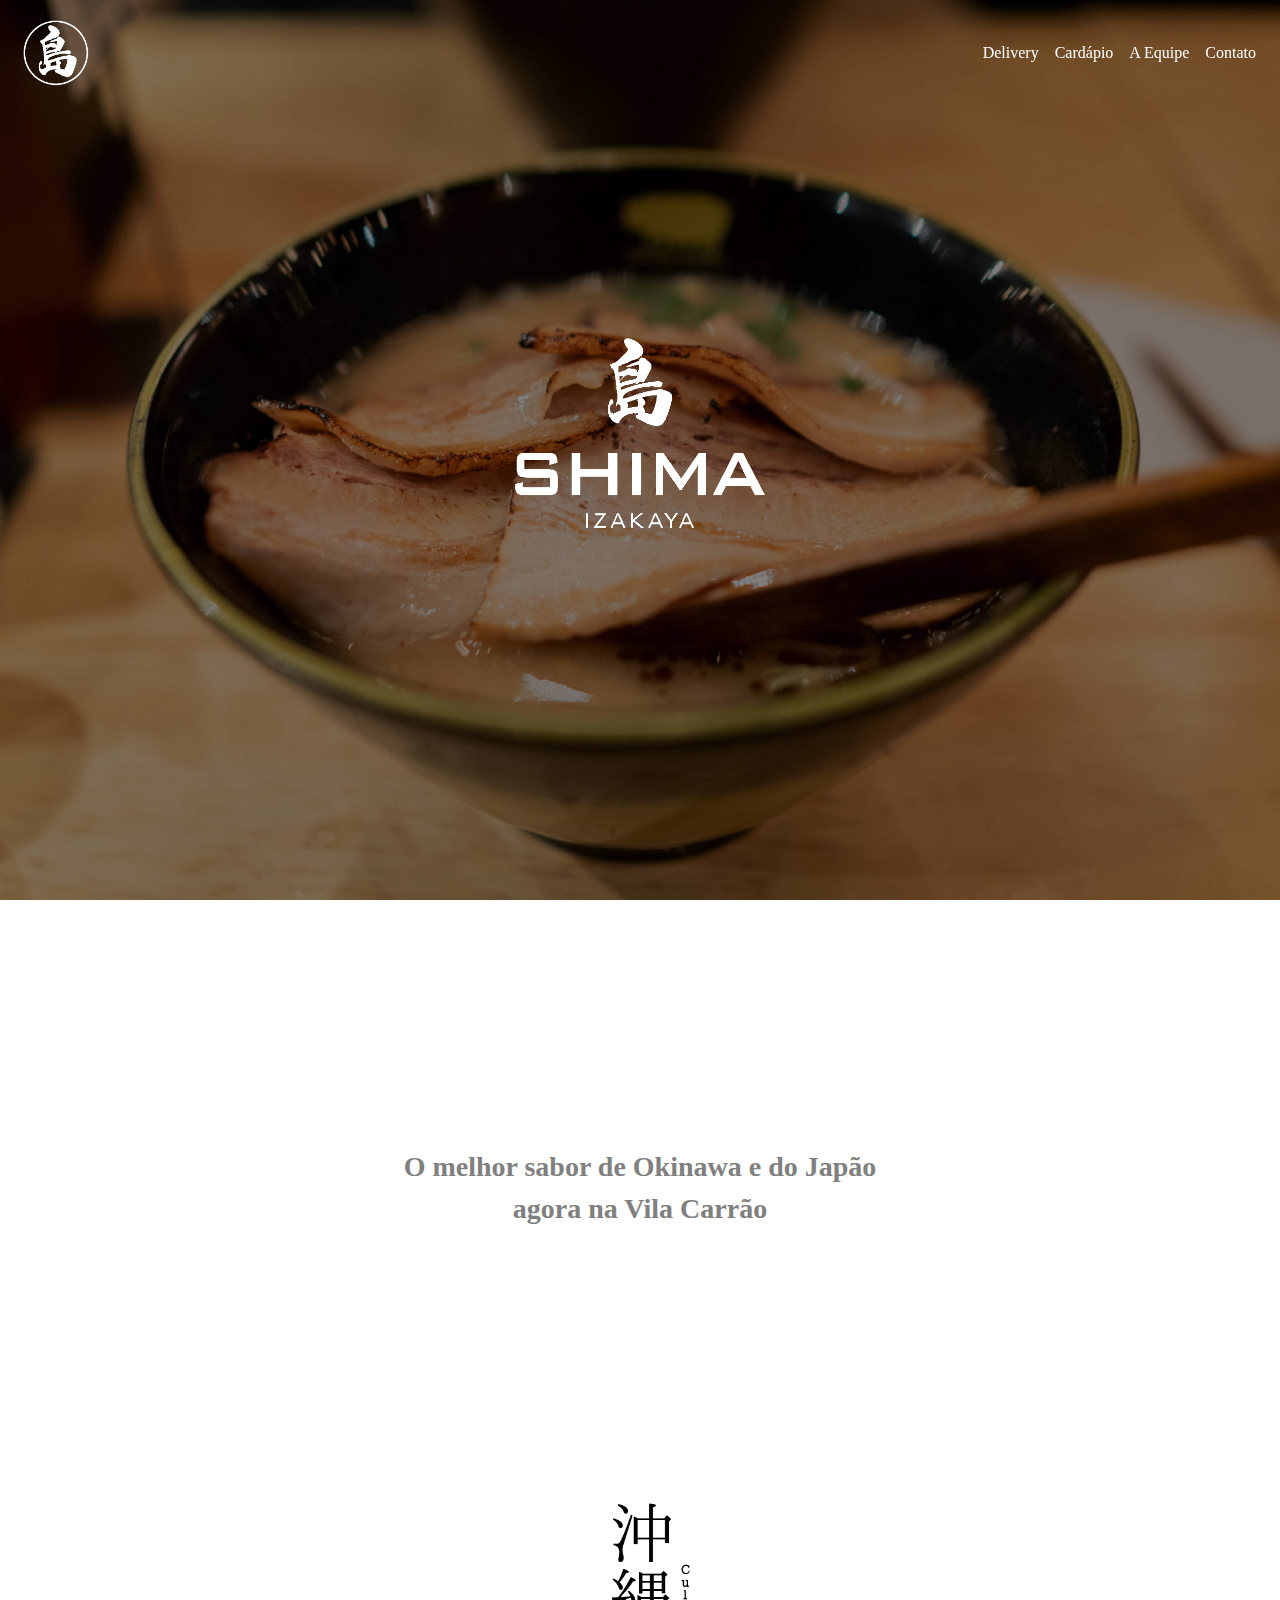
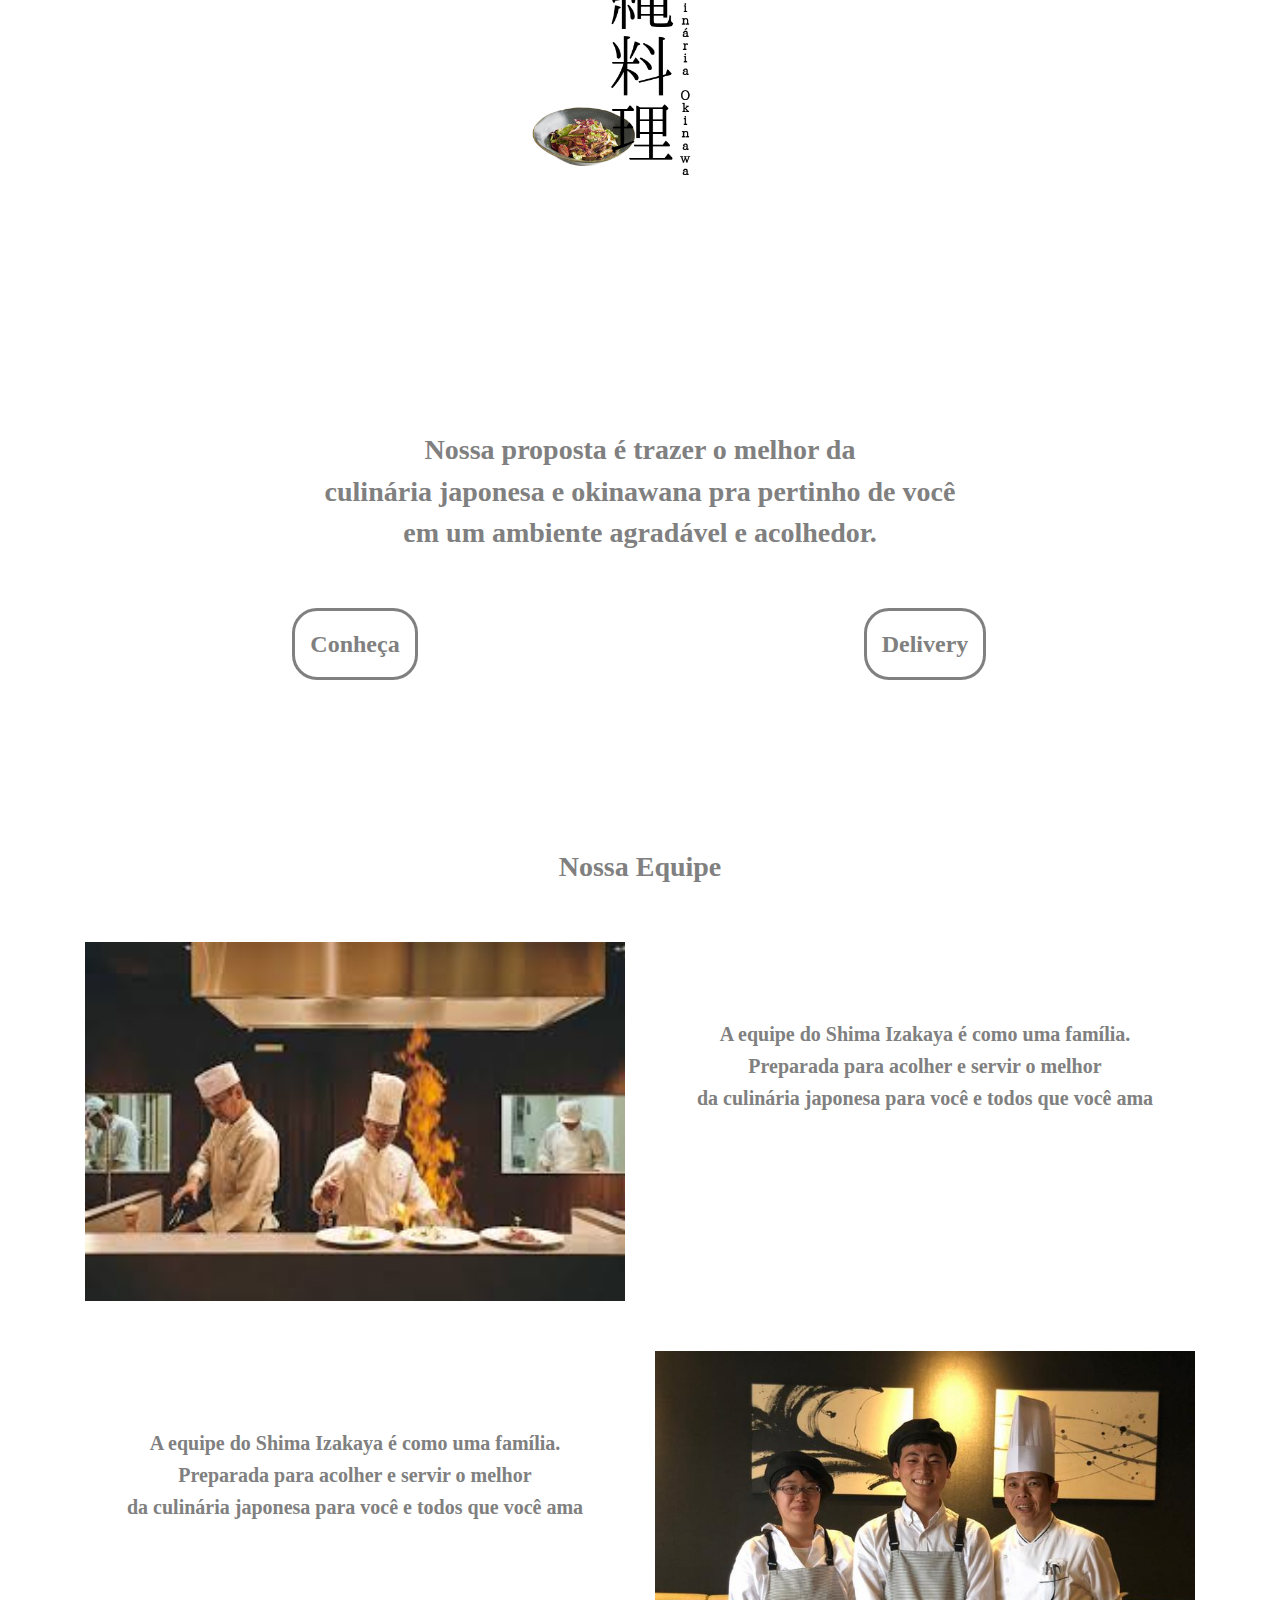
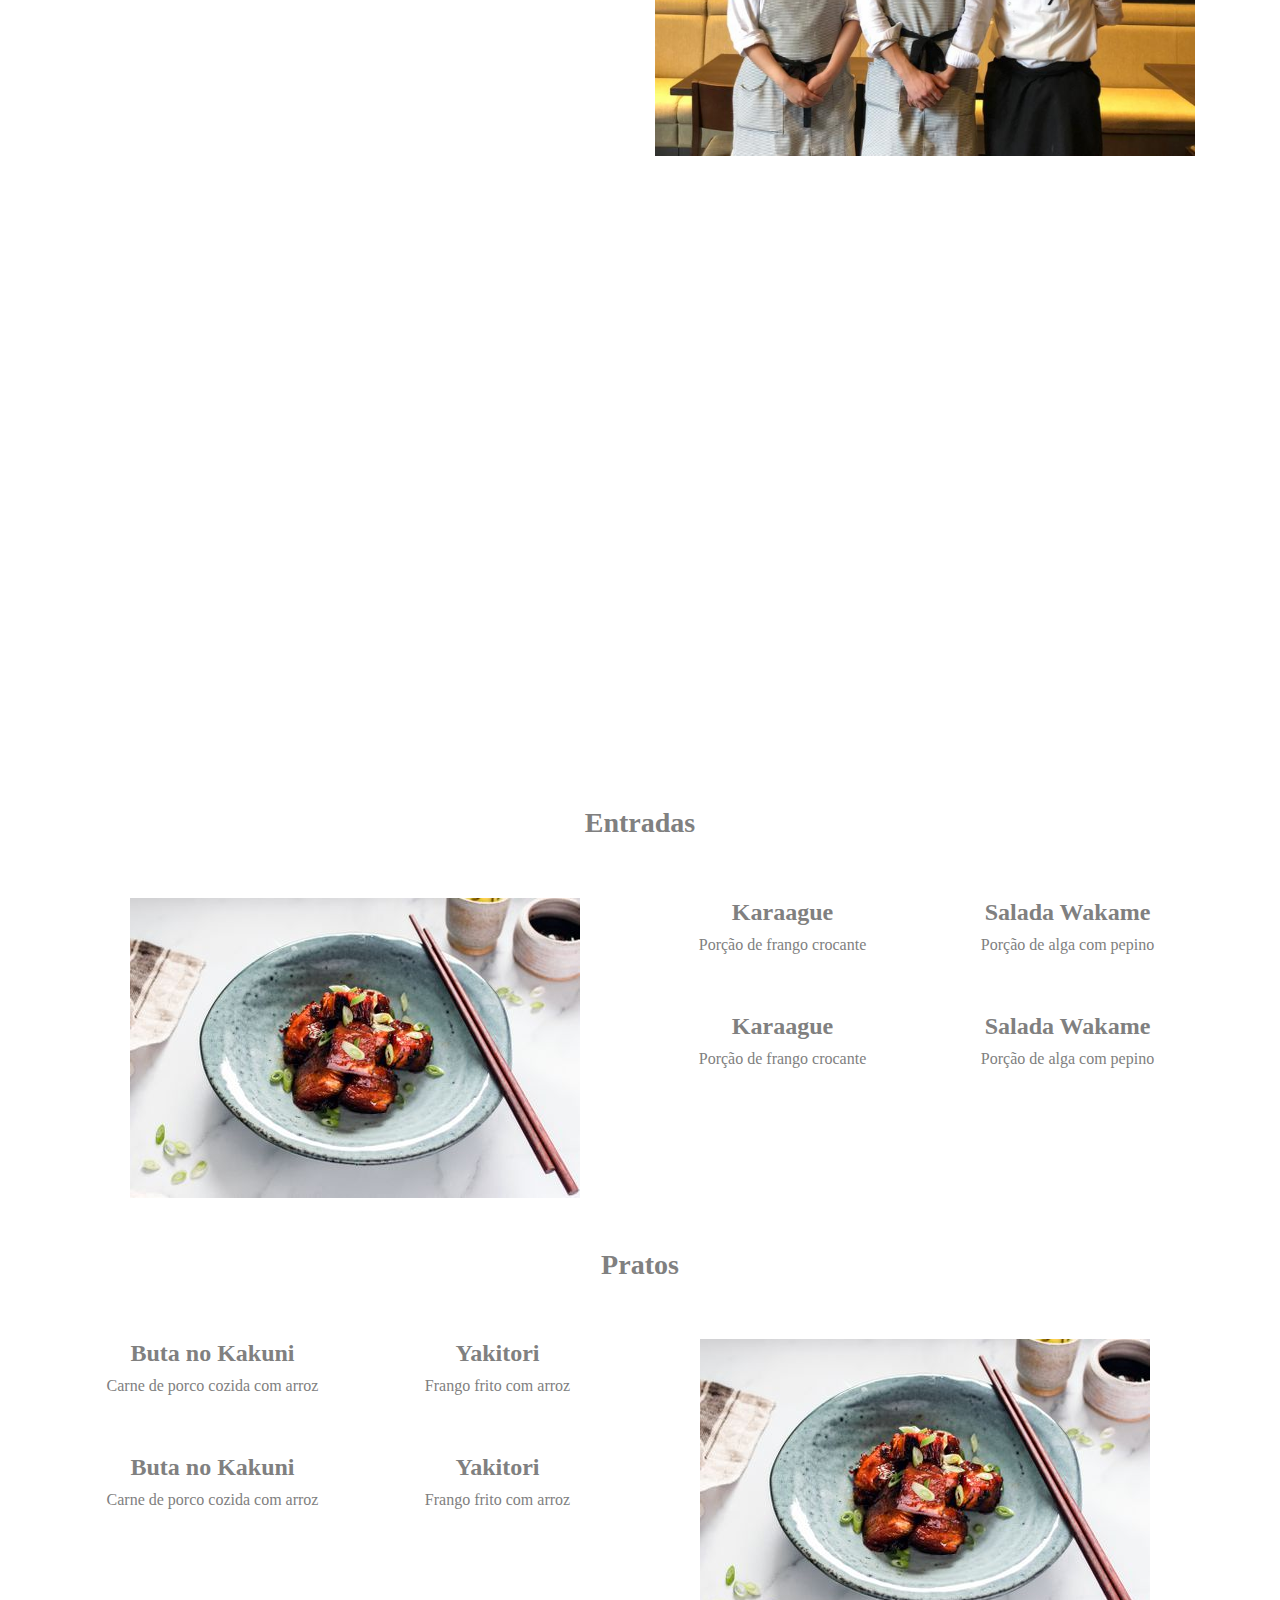
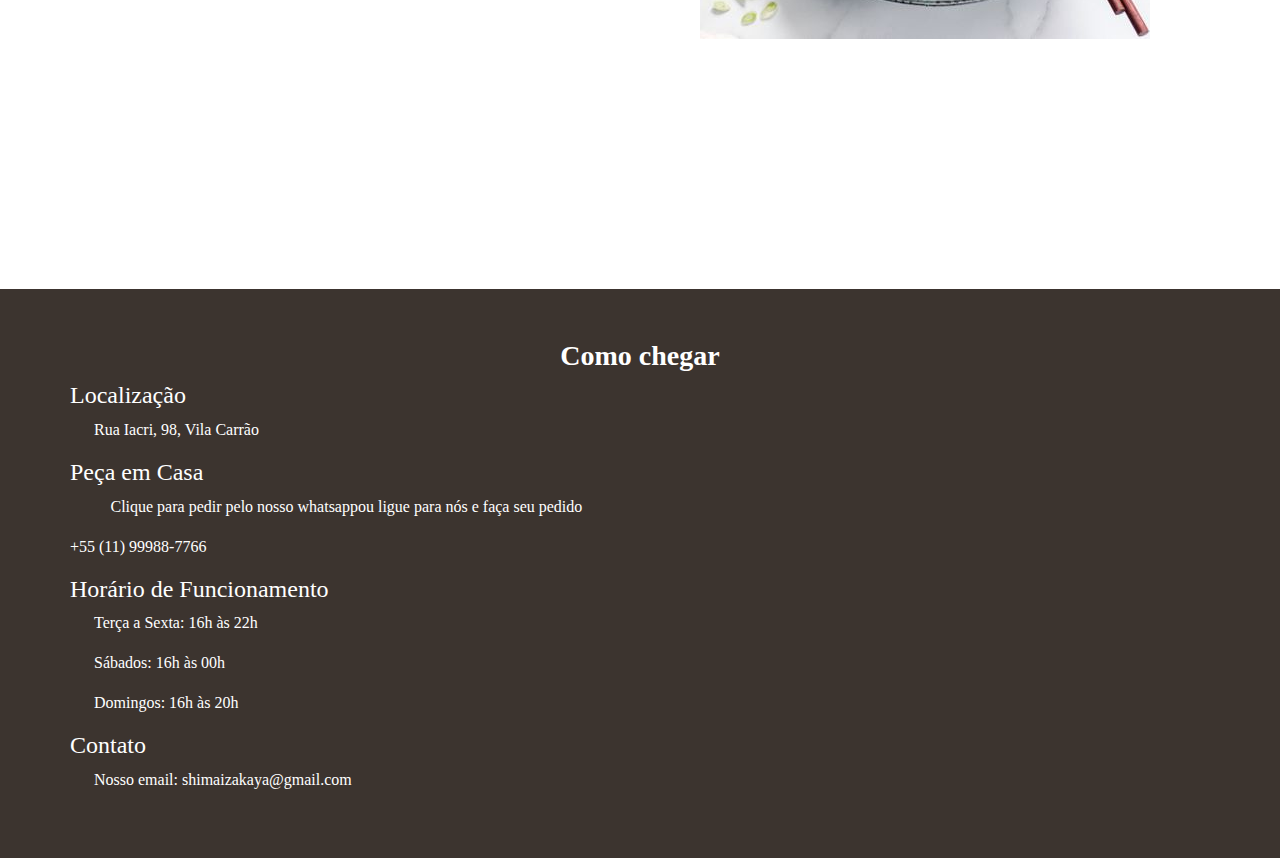
==== index.html @ 0a6d6f04 "tags for sharing" ====
<!DOCTYPE html>
<html>
  <head>
    <meta name="viewport" content="width=device-width, initial-scale=1, shrink-to-fit=no">
    <meta charset="UTF-8">
    <meta property="og:url"         content="https://shimaizakaya.herokuapp.com/index.html" />
    <meta property="og:type"        content="website" />
    <meta property="og:title"       content="Shima Izakaya" />
    <meta property="og:description" content="O melhor da culinária japonesa e okinawa agora pertinho de você" />
    <meta property="og:image"       content="https://shimaizakaya.herokuapp.com/assets/images/logo.jpeg" />
    <title>Shima Izakaya</title>
    <link rel="stylesheet" href="https://stackpath.bootstrapcdn.com/bootstrap/4.3.1/css/bootstrap.min.css" integrity="sha384-ggOyR0iXCbMQv3Xipma34MD+dH/1fQ784/j6cY/iJTQUOhcWr7x9JvoRxT2MZw1T" crossorigin="anonymous">
    <link rel="stylesheet" href="/assets/css/font-awesome.css">
    <link rel="stylesheet" href="/assets/css/style.css">
    <link rel="stylesheet" href="/assets/css/index.css">
  </head>
  <body>
    <!--Navbar-->
    <nav class="navbar navbar-expand-lg fixed-top navbar-dark" style="background-color: transparent;">
      <a class="navbar-brand" href="/">
        <img id="logoTransparent" src="/assets/images/logo_minimalist_white.png" style="max-width: 80px;">
        <img id="logoWhite" src="/assets/images/logo_minimalist_black.png" style="display: none; max-width: 80px;">
      </a>
      <button class="navbar-toggler" type="button" data-toggle="collapse" data-target="#navbarSupportedContent" aria-controls="navbarSupportedContent" aria-expanded="false" aria-label="Toggle navigation">
      <span class="navbar-toggler-icon"></span>
      </button>
      <div class="collapse navbar-collapse" id="navbarSupportedContent">
        <ul class="navbar-nav ml-auto">
          <li class="nav-item">
            <a class="nav-link nav-link-top-menu delivery-button" style="color: white; cursor: pointer;">Delivery</a>
          </li>
          <li class="nav-item">
            <a class="nav-link nav-link-top-menu menu-button" style="color: white; cursor: pointer">Cardápio</a>
          </li>
          <li class="nav-item">
            <a class="nav-link nav-link-top-menu staff-button" style="color: white; cursor: pointer">A Equipe</a>
          </li>
          <li class="nav-item">
            <a class="nav-link nav-link-top-menu contact-button" style="color: white; cursor: pointer">Contato</a>
          </li>
        </ul>
      </div>
    </nav>
    <section class="hero hero-index">
      <div>
        <img src="assets/images/white_logo.png" style="height: auto; width: 300px;">
      </div>
    </section>
    <section style="margin-top: 250px; margin-bottom: 250px;">
      <div class="container">
        <div class="row">
          <div class="col">
            <h3 style="text-align: center; color: grey; font-weight: bolder;">O melhor sabor de Okinawa e do Japão</h3>
            <h3 style="text-align: center; color: grey; font-weight: bolder;"> agora na Vila Carrão</h3>
          </div>
        </div>
      </div>
    </section>
    <section style="margin-bottom: 250px;">
      <div class="container">
        <div class="row">
          <div class="col-12 text-center">
            <img src="/assets/images/okinawa_cusine_3.png" class="img-responsive" style="height: auto; width: 100%; max-width: 300px;">
          </div>
        </div>
      </div>
    </section>
    <section style="margin-bottom: 150px;">
      <div class="container">
        <div class="row" style="margin-bottom: 50px;">
          <div class="col-12 text-center">
            <h3 style="text-align: center; color: grey; font-weight: bolder;">Nossa proposta é trazer o melhor da</h3>
            <h3 style="text-align: center; color: grey; font-weight: bolder;">culinária japonesa e okinawana pra pertinho de você</h3>
            <h3 style="text-align: center; color: grey; font-weight: bolder;">em um ambiente agradável e acolhedor.</h3>
          </div>
        </div>
        <div class="row">
          <div class="col-12 col-sm-6 text-center" style="margin-bottom: 20px;">
            <button class="hook-button contact-button" href="">Conheça</button>
          </div>
          <div class="col-12 col-sm-6 text-center" style="margin-bottom: 20px;">
            <button class="hook-button delivery-button">Delivery</button>
          </div>
        </div>
      </div>
    </section>

    <section id="staffSection" style="margin-bottom: 250px;">
      <div class="container" style="margin-top: 100px; margin-bottom: 100px;">
        <div class="row text-center" style="margin-bottom: 50px;">
          <div class="col-12 text-center">
            <h3 style="text-align: center; color: grey; font-weight: bolder;">Nossa Equipe</h3>
          </div>
        </div>
        <div class="row text-center" style="margin-bottom: 50px;">
          <div class="col-12 col-sm-6 text-center">
            <img src="/assets/images/staff1.jpeg" class="img-responsive" style="width: 100%;">
          </div>
          <div class="col-12 col-sm-6 text-center">
            <h5 style="text-align: center; color: grey; font-weight: bolder; padding-top: 80px;">A equipe do Shima Izakaya é como uma família.</h5>
            <h5 style="text-align: center; color: grey; font-weight: bolder;">Preparada para acolher e servir o melhor</h5>
            <h5 style="text-align: center; color: grey; font-weight: bolder;">da culinária japonesa para você e todos que você ama</h5>
          </div>
        </div>
        <div class="row text-center" style="margin-bottom: 50px;">
          <div class="col-12 col-sm-6 text-center">
            <h5 style="text-align: center; color: grey; font-weight: bolder; padding-top: 80px;">A equipe do Shima Izakaya é como uma família.</h5>
            <h5 style="text-align: center; color: grey; font-weight: bolder;">Preparada para acolher e servir o melhor</h5>
            <h5 style="text-align: center; color: grey; font-weight: bolder;">da culinária japonesa para você e todos que você ama</h5>
          </div>
          <div class="col-12 col-sm-6 text-center">
            <img src="/assets/images/staff2.jpg" class="img-responsive" style="width: 100%;">
          </div>
        </div>
      </div>
    </section>

    <section id="menuSection" style="margin-bottom: 250px;">
      <div class="hero-food-menu text-center" style="width: 100vw; height: auto; min-height: 300px;">
        <h2 class="" style="color: white; justify-content: center; text-align: center; font-weight: bolder;">Cardápio</h2>
      </div>
      <div class="container" style="margin-top: 100px; margin-bottom: 100px;">
        <div class="row text-center" style="margin-bottom: 50px;">
          <div class="col-12 text-center">
            <h3 style="text-align: center; color: grey; font-weight: bolder;">Entradas</h3>
          </div>
        </div>
        <div class="row text-center" style="margin-bottom: 50px;">
          <div class="col-lg-6 d-none d-lg-block text-center">
            <img src="/assets/images/kakuni.jpg" class="img-responsive" style="height: 300px; width: auto; max-height: 300px;">
          </div>
          <div class="col-12 col-sm-12 col-md-12 col-lg-6 text-center">
            <div class="row" style="margin-bottom: 50px;">
              <div class="col-6">
                <h4 style="text-align: center; color: grey; font-weight: bolder;">Karaague</h4>
                <h6 style="text-align: center; color: grey;">Porção de frango crocante</h6>
              </div>
              <div class="col-6">
                <h4 style="text-align: center; color: grey; font-weight: bolder;">Salada Wakame</h4>
                <h6 style="text-align: center; color: grey;">Porção de alga com pepino</h6>
              </div>
            </div>
            <div class="row" style="margin-bottom: 50px;">
              <div class="col-6">
                <h4 style="text-align: center; color: grey; font-weight: bolder;">Karaague</h4>
                <h6 style="text-align: center; color: grey;">Porção de frango crocante</h6>
              </div>
              <div class="col-6">
                <h4 style="text-align: center; color: grey; font-weight: bolder;">Salada Wakame</h4>
                <h6 style="text-align: center; color: grey;">Porção de alga com pepino</h6>
              </div>
            </div>
          </div>
        </div>
        <div class="row text-center" style="margin-bottom: 50px;">
          <div class="col-12 text-center">
            <h3 style="text-align: center; color: grey; font-weight: bolder;">Pratos</h3>
          </div>
        </div>
        <div class="row text-center" style="margin-bottom: 50px;">
          <div class="col-12 col-sm-12 col-md-12 col-lg-6 text-center">
            <div class="row" style="margin-bottom: 50px;">
              <div class="col-6">
                <h4 style="text-align: center; color: grey; font-weight: bolder;">Buta no Kakuni</h4>
                <h6 style="text-align: center; color: grey;">Carne de porco cozida com arroz</h6>
              </div>
              <div class="col-6">
                <h4 style="text-align: center; color: grey; font-weight: bolder;">Yakitori</h4>
                <h6 style="text-align: center; color: grey;">Frango frito com arroz</h6>
              </div>
            </div>
            <div class="row" style="margin-bottom: 50px;">
              <div class="col-6">
                <h4 style="text-align: center; color: grey; font-weight: bolder;">Buta no Kakuni</h4>
                <h6 style="text-align: center; color: grey;">Carne de porco cozida com arroz</h6>
              </div>
              <div class="col-6">
                <h4 style="text-align: center; color: grey; font-weight: bolder;">Yakitori</h4>
                <h6 style="text-align: center; color: grey;">Frango frito com arroz</h6>
              </div>
            </div>
          </div>
          <div class="col-lg-6 d-none d-lg-block text-center">
            <img src="/assets/images/kakuni.jpg" class="img-responsive" style="height: 300px; width: auto; max-height: 300px;">
          </div>
        </div>
      </div>
    </section>
    <section id="contactSection" style="padding: 50px 50px 50px 50px; background-color: #3c342f;">
      <h3 style="text-align: center; color: white; font-weight: bolder;">Como chegar</h3>
      <div class="container">
        <div class="row">
          <div class="col-12 col-sm-12 col-md-6">
            <div class="row">
              <h4 style="text-align: center; color: white;">Localização</h4>
            </div>
            <div class="row">
              <p class="d-none d-sm-block">&nbsp;&nbsp;&nbsp;&nbsp;&nbsp;&nbsp;</p>
              <p style="color: white;">Rua Iacri, 98, Vila Carrão</p>
            </div>
            <div class="row">
              <h4 style="color: white;">Peça em Casa</h4>
            </div>
            <div class="row">
              <p class="d-none d-sm-block">&nbsp;&nbsp;&nbsp;&nbsp;&nbsp;&nbsp;</p>
              <p class="delivery-button" style="color: white; cursor: pointer;"><i class="fa fa-whatsapp" aria-hidden="true"></i>&nbsp;Clique para pedir pelo nosso whatsapp</p>
              <p style="color: white;">ou ligue para nós e faça seu pedido</p>
              <p style="color: white;">+55 (11) 99988-7766</p>
            </div>
            <div class="row">
              <h4 style="color: white;">Horário de Funcionamento</h4>
            </div>
            <div class="row">
              <p class="d-none d-sm-block">&nbsp;&nbsp;&nbsp;&nbsp;&nbsp;&nbsp;</p>
              <p style="color: white;">Terça a Sexta: 16h às 22h</p>
            </div>
            <div class="row">
              <p class="d-none d-sm-block">&nbsp;&nbsp;&nbsp;&nbsp;&nbsp;&nbsp;</p>
              <p style="color: white;">Sábados: 16h às 00h</p>
            </div>
            <div class="row">
              <p class="d-none d-sm-block">&nbsp;&nbsp;&nbsp;&nbsp;&nbsp;&nbsp;</p>
              <p style="color: white;">Domingos: 16h às 20h</p>
            </div>
            <div class="row">
              <h4 style="color: white;">Contato</h4>
            </div>
            <div class="row">
              <p class="d-none d-sm-block">&nbsp;&nbsp;&nbsp;&nbsp;&nbsp;&nbsp;</p>
              <p style="color: white;">Nosso email: shimaizakaya@gmail.com</p>
            </div>
          </div>
          <div class="col-12 col-sm-12 col-md-6">
            <iframe src="https://www.google.com/maps/embed?pb=!1m18!1m12!1m3!1d3657.446622953234!2d-46.53248978531063!3d-23.55239776714578!2m3!1f0!2f0!3f0!3m2!1i1024!2i768!4f13.1!3m3!1m2!1s0x94ce5de22c5bd5c9%3A0x579cf44ee57195e3!2sR.%20Iacri%2C%2063%20-%20Vila%20Carrao%2C%20S%C3%A3o%20Paulo%20-%20SP%2C%2003430-020!5e0!3m2!1spt-BR!2sbr!4v1608751906599!5m2!1spt-BR!2sbr" width="100%" height="100%" frameborder="0" style="border:0;" allowfullscreen="" aria-hidden="false" tabindex="0"></iframe>
          </div>
        </div>
      </div>
    </section>
  </body>
  <script
    src="https://code.jquery.com/jquery-3.5.1.min.js"
    integrity="sha256-9/aliU8dGd2tb6OSsuzixeV4y/faTqgFtohetphbbj0="
    crossorigin="anonymous"></script>
  <script src="https://cdnjs.cloudflare.com/ajax/libs/popper.js/1.14.7/umd/popper.min.js" integrity="sha384-UO2eT0CpHqdSJQ6hJty5KVphtPhzWj9WO1clHTMGa3JDZwrnQq4sF86dIHNDz0W1" crossorigin="anonymous"></script>
  <script src="https://stackpath.bootstrapcdn.com/bootstrap/4.3.1/js/bootstrap.min.js" integrity="sha384-JjSmVgyd0p3pXB1rRibZUAYoIIy6OrQ6VrjIEaFf/nJGzIxFDsf4x0xIM+B07jRM" crossorigin="anonymous"></script>
  <script src="/assets/js/menu.js"></script>
  <script src="/assets/js/index.js"></script>
</html>
---- assets/css/style.css ----
@font-face {
  font-family: "bankgothic-medium";
  src: url(/assets/fonts/bankgothic_medium.ttf);
}
/* * {
font-family: "Name of your font";
}*/

body {
  margin: 0;
  font-family: "bankgothic medium"
}

.hero {
  width: auto;
  height: 100vh;
  display: flex;
  justify-content: center;
  align-items: center;
  text-align: center;
  color: #fff;
  background: no-repeat center center fixed; 
  -webkit-background-size: cover;
  -moz-background-size: cover;
  -o-background-size: cover;
  background-size: cover;
}

.hero h1 {
  font-size: 5em;
  margin-top: 0;
  margin-bottom: .5em
}

.hero .btn {
  display: block;
  width: 200px;
  padding: 1em;
  margin-top: 50px;
  margin-left: auto;
  margin-right: auto;
  color: #fff;
  text-decoration: none;
  font-size: 1.5em;
  border: 3px solid #fff;
  border-radius: 20px;
  background-color: rgba(147, 112, 219, .8)
}
---- assets/css/index.css ----
.hero-index {
  background-image: linear-gradient(rgba(0, 0, 0, 0.5), rgba(0, 0, 0, 0.5)), url('/assets/images/hero_index_2_1.jpg');
  /*<span>Photo by <a href="https://unsplash.com/@thecreativv?utm_source=unsplash&amp;utm_medium=referral&amp;utm_content=creditCopyText">The Creativv</a> on <a href="https://unsplash.com/s/photos/japanese-food?utm_source=unsplash&amp;utm_medium=referral&amp;utm_content=creditCopyText">Unsplash</a></span>*/
}

.hero-food-menu {
  justify-content: center;
  align-items: center;
  text-align: center;
  display: flex;
  background: no-repeat center center fixed; 
  -webkit-background-size: cover;
  -moz-background-size: cover;
  -o-background-size: cover;
  background-size: cover;
  background-image: linear-gradient(rgba(0, 0, 0, 0.5), rgba(0, 0, 0, 0.5)), url('/assets/images/hero_index_2_1.jpg');
}

.hook-button {
  border: solid;
  font-family: "bankgothic medium";
  color: grey;
  font-weight: bolder;
  font-size: large;
  border-radius: 25px;
  border-width: medium;
  border-color: grey;
  background: transparent;
  font-size: x-large;
  padding: 15px 15px 15px 15px;
  cursor: pointer;
}
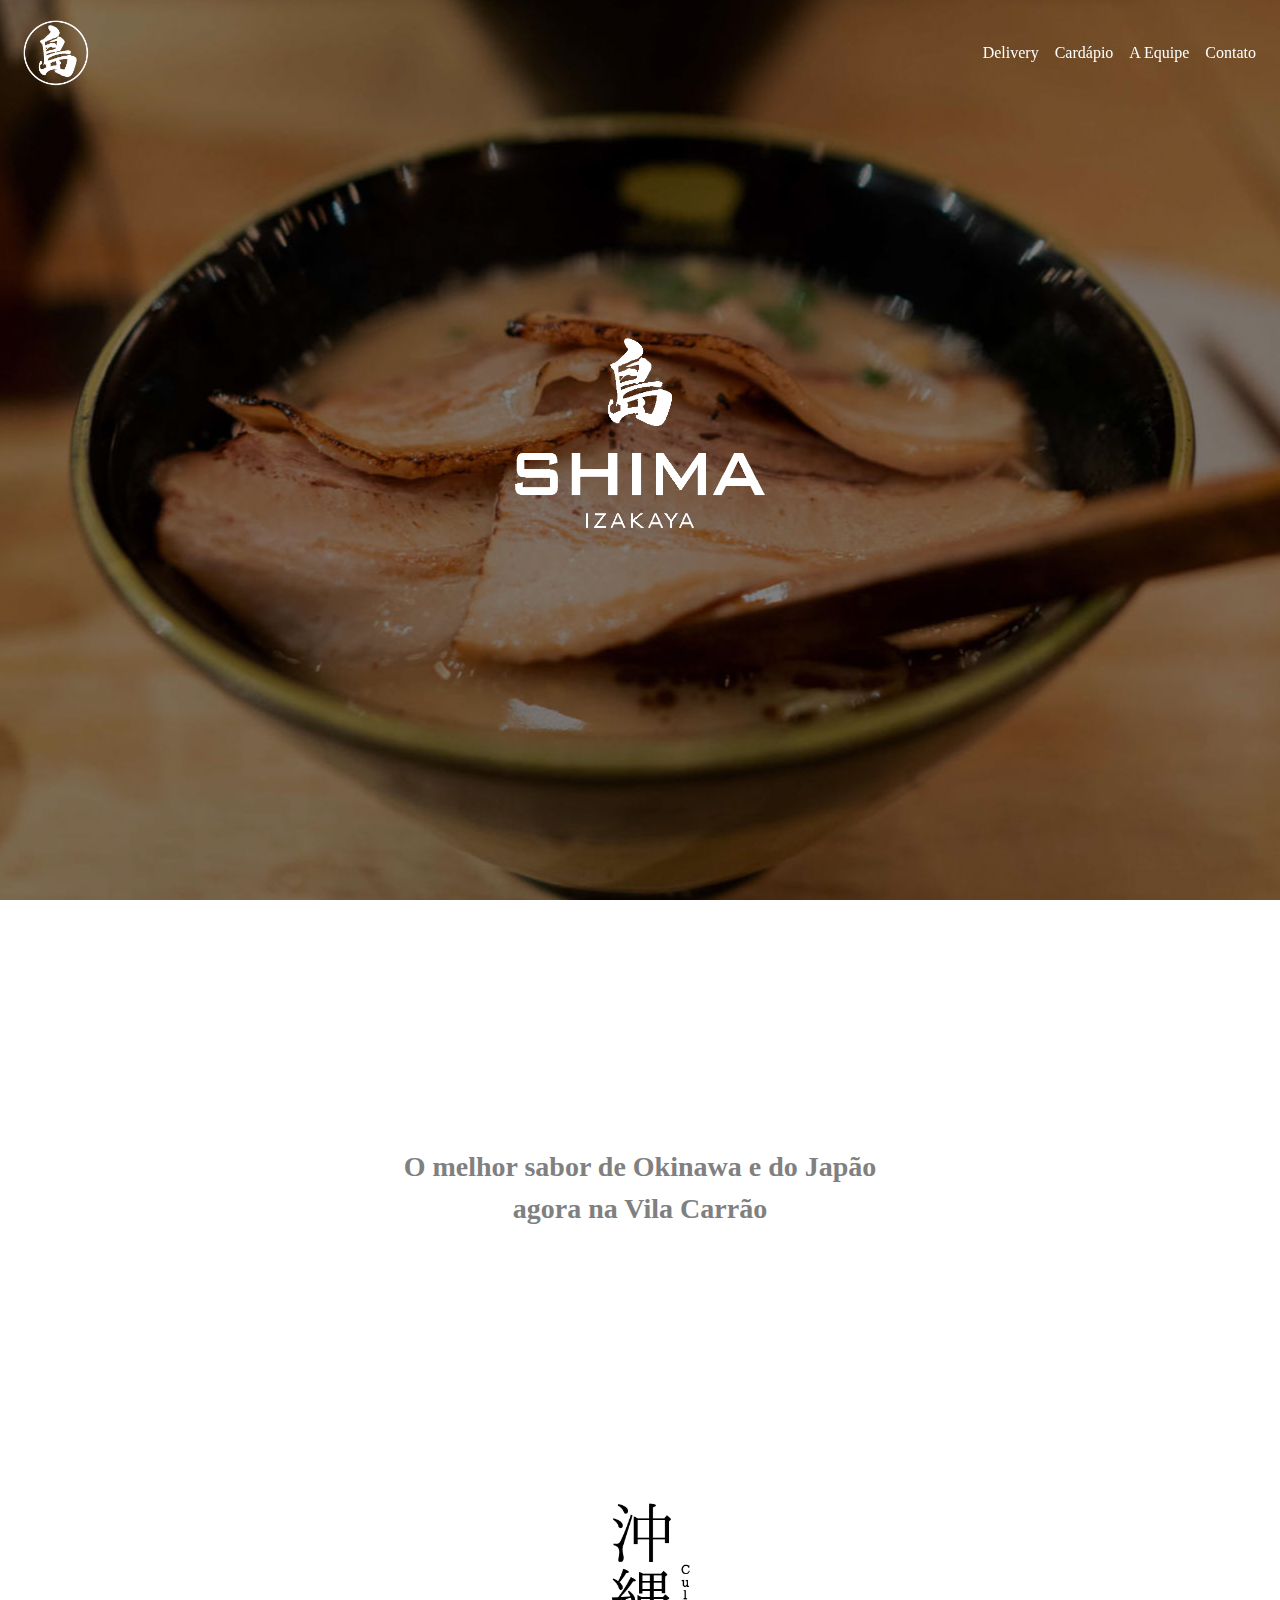
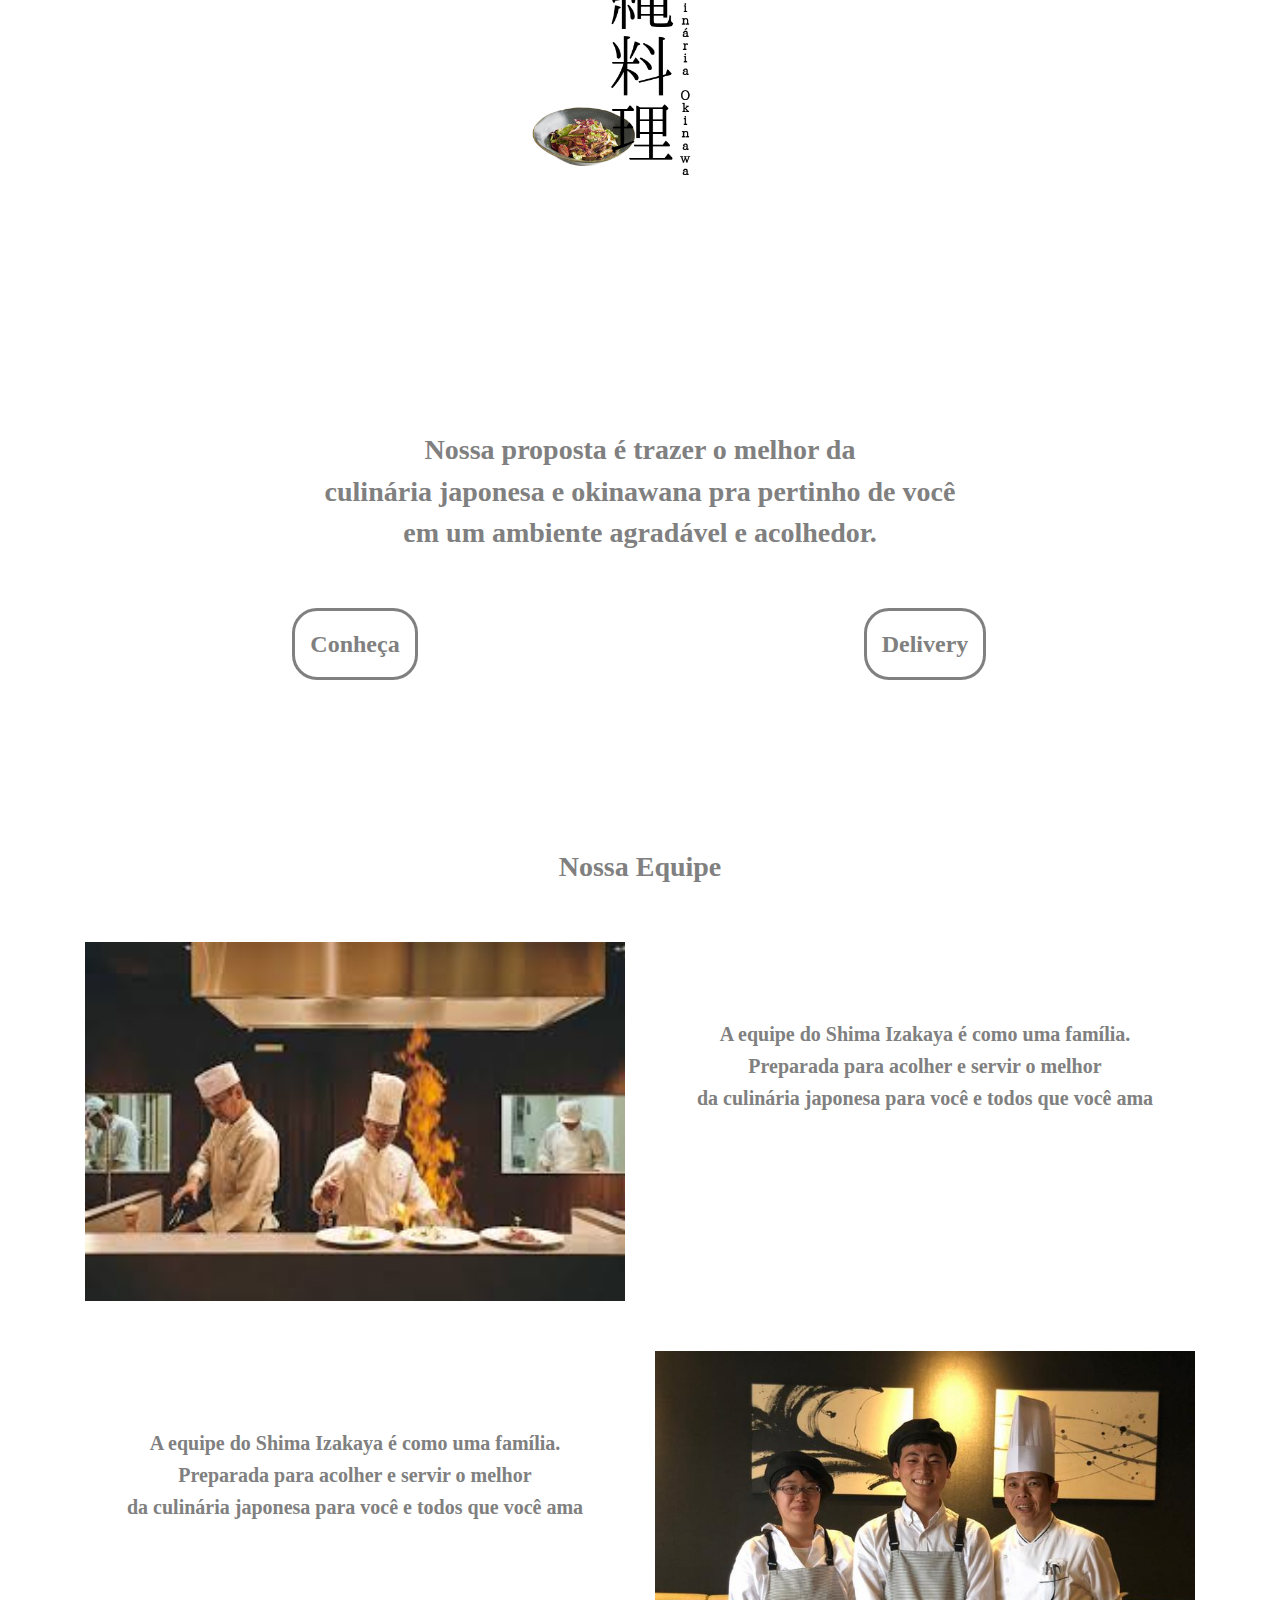
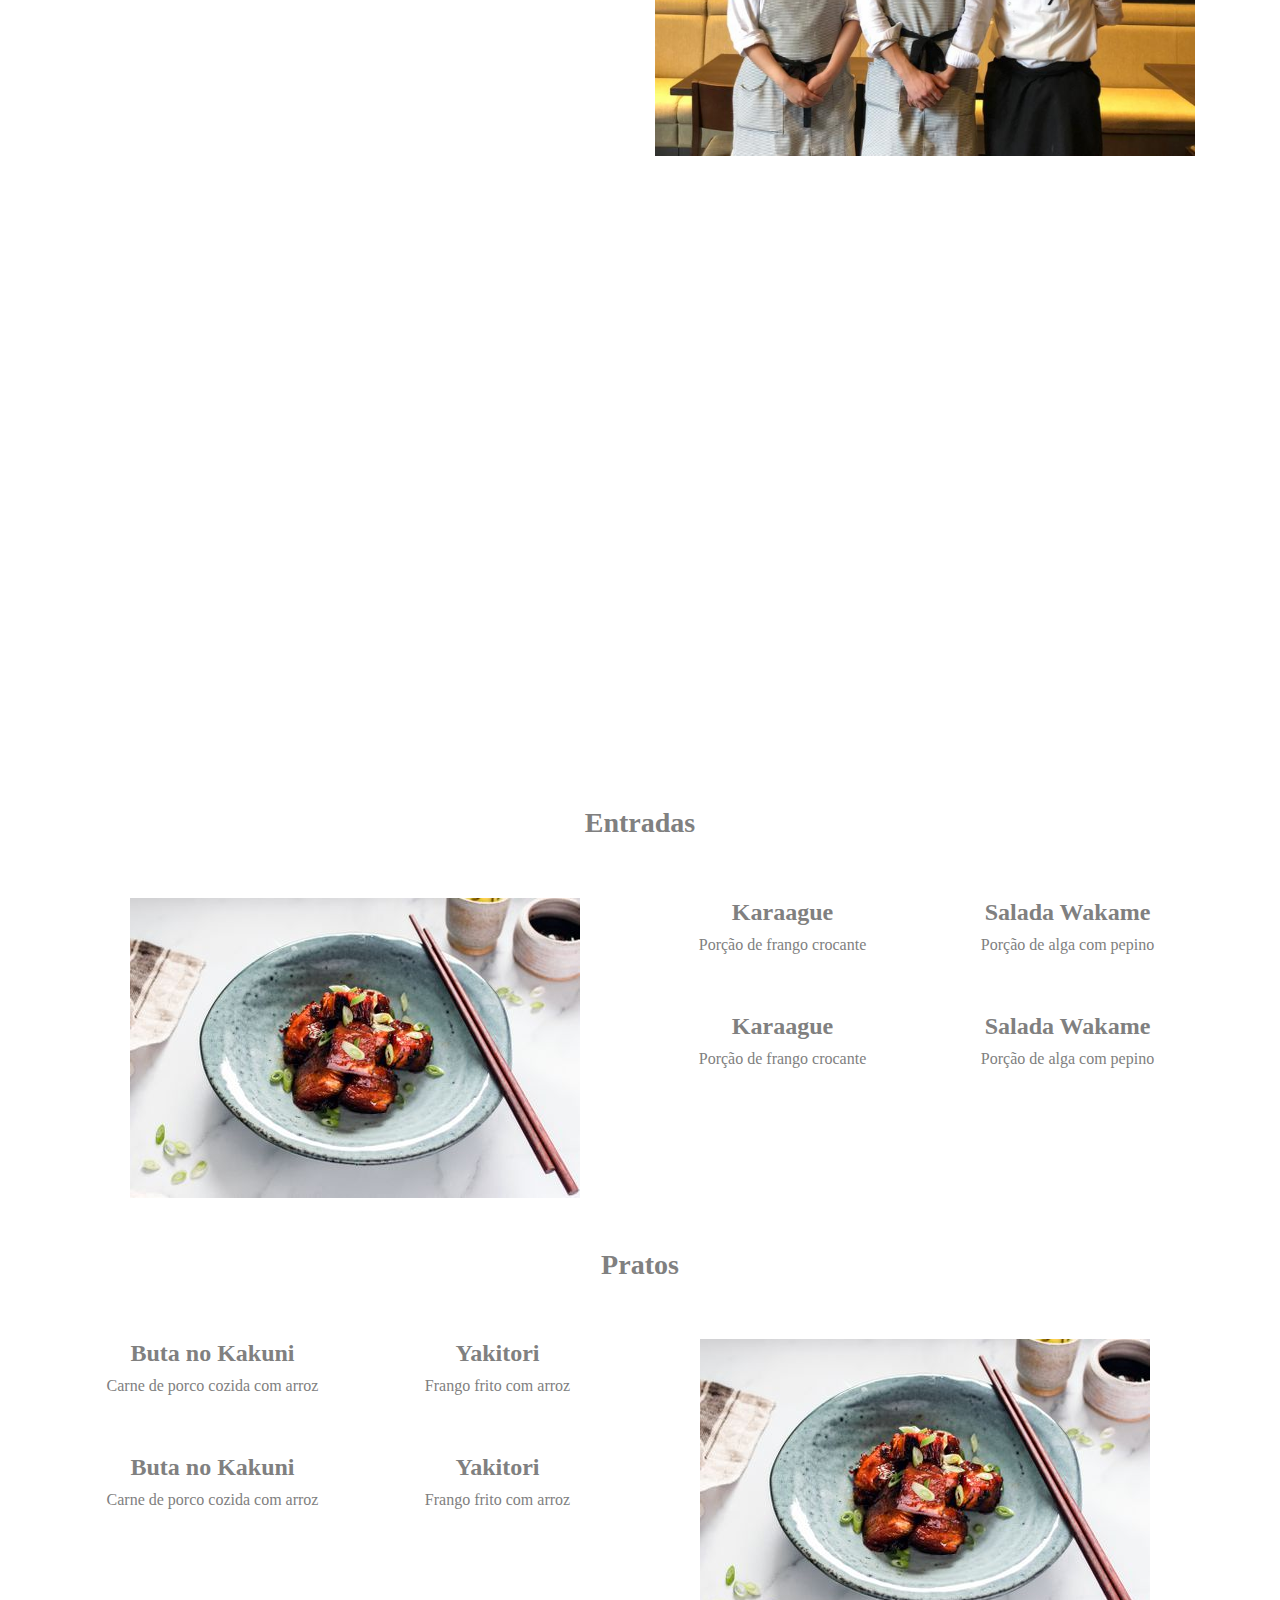
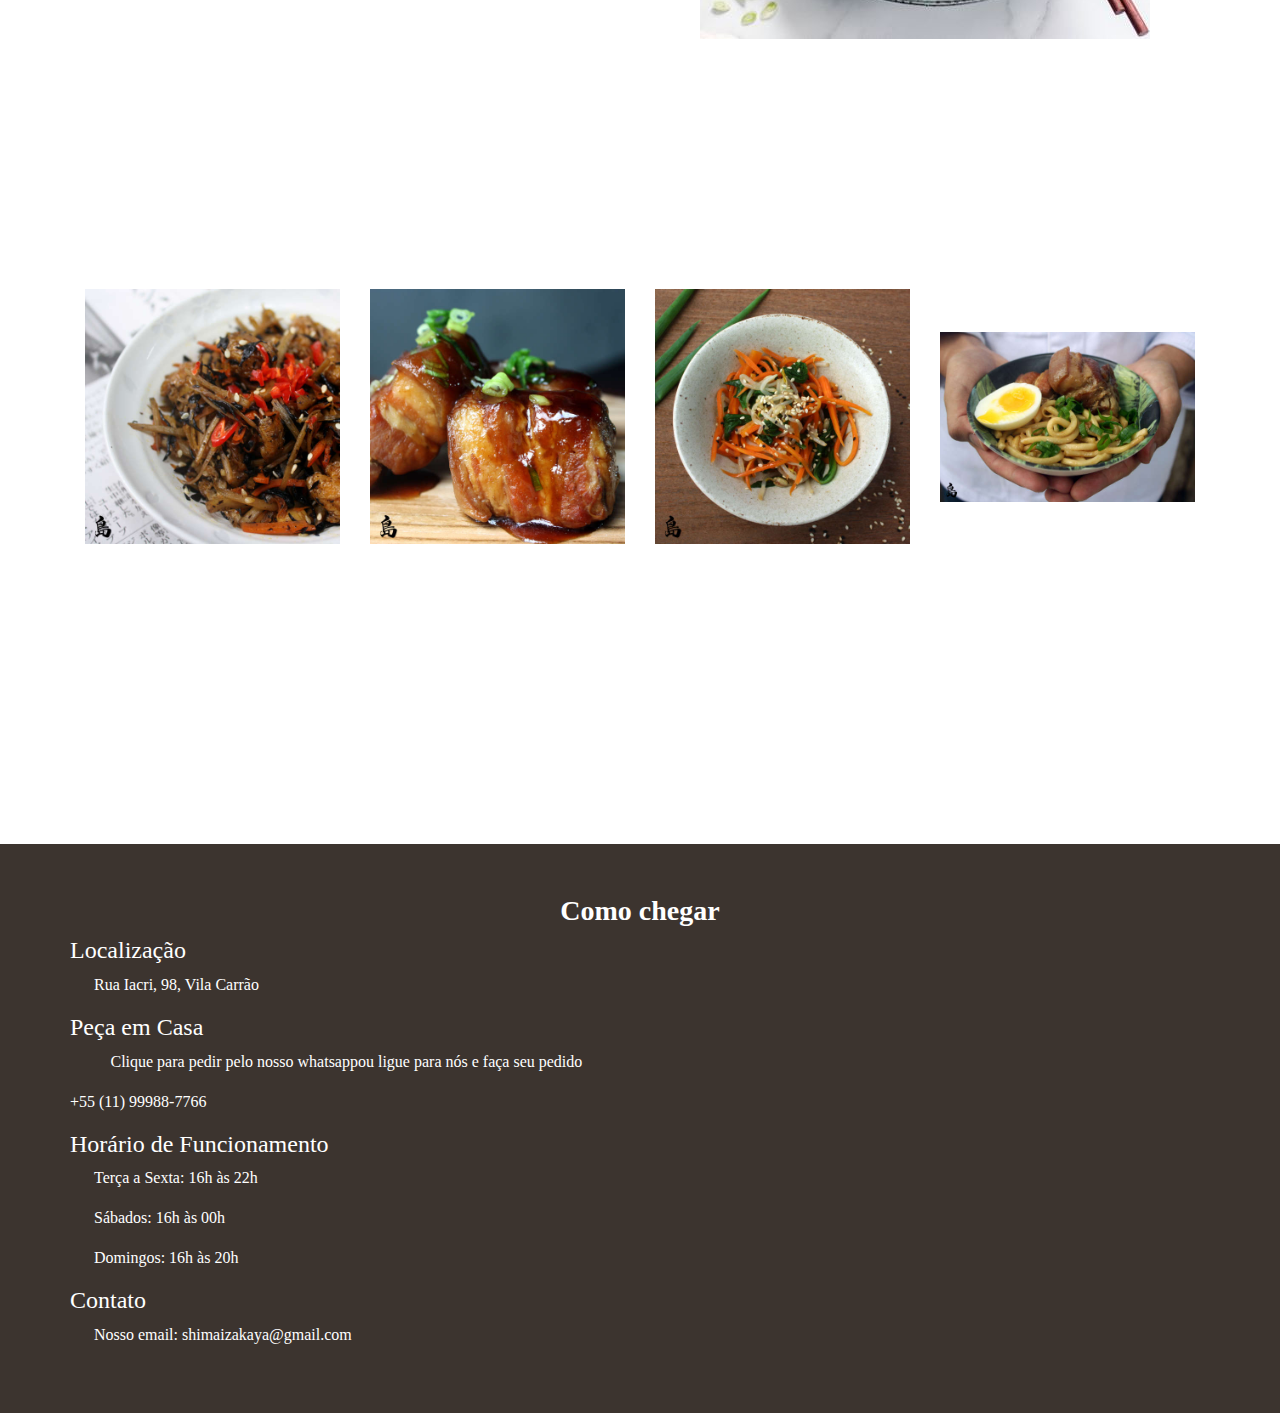
==== commit 5f24edad: "picture gallery and popup" ====
--- a/index.html
+++ b/index.html
@@ -10,6 +10,7 @@
     <meta property="og:image"       content="https://shimaizakaya.herokuapp.com/assets/images/logo.jpeg" />
     <title>Shima Izakaya</title>
     <link rel="stylesheet" href="https://stackpath.bootstrapcdn.com/bootstrap/4.3.1/css/bootstrap.min.css" integrity="sha384-ggOyR0iXCbMQv3Xipma34MD+dH/1fQ784/j6cY/iJTQUOhcWr7x9JvoRxT2MZw1T" crossorigin="anonymous">
+    <link rel="stylesheet" href="/assets/css/magnific-popup.css">
     <link rel="stylesheet" href="/assets/css/font-awesome.css">
     <link rel="stylesheet" href="/assets/css/style.css">
     <link rel="stylesheet" href="/assets/css/index.css">
@@ -186,6 +187,34 @@
         </div>
       </div>
     </section>
+
+    <section id="gallerySection" style="margin-bottom: 250px;">
+      <div class="container">
+        <div class="row text-center">
+          <div class="col-12 col-sm-3 text-center my-auto">
+            <a href="/assets/images/plate1.jpg">
+              <img class="img-responsive" style="width: 100%; height: auto; margin-bottom: 50px;" src="/assets/images/plate1.jpg">
+            </a>
+          </div>
+          <div class="col-12 col-sm-3 text-center my-auto">
+            <a href="/assets/images/plate2.jpg">
+              <img class="img-responsive" style="width: 100%; height: auto; margin-bottom: 50px;" src="/assets/images/plate2.jpg">
+            </a>
+          </div>
+          <div class="col-12 col-sm-3 text-center my-auto">
+            <a href="/assets/images/plate3.jpg">
+              <img class="img-responsive" style="width: 100%; height: auto; margin-bottom: 50px;" src="/assets/images/plate3.jpg">
+            </a>
+          </div>
+          <div class="col-12 col-sm-3 text-center my-auto">
+            <a href="/assets/images/plate4.jpg">
+              <img class="img-responsive" style="width: 100%; height: auto; margin-bottom: 50px;" src="/assets/images/plate4.jpg">
+            </a>
+          </div>
+        </div>
+      </div>
+    </section>
+
     <section id="contactSection" style="padding: 50px 50px 50px 50px; background-color: #3c342f;">
       <h3 style="text-align: center; color: white; font-weight: bolder;">Como chegar</h3>
       <div class="container">
@@ -243,6 +272,7 @@
     crossorigin="anonymous"></script>
   <script src="https://cdnjs.cloudflare.com/ajax/libs/popper.js/1.14.7/umd/popper.min.js" integrity="sha384-UO2eT0CpHqdSJQ6hJty5KVphtPhzWj9WO1clHTMGa3JDZwrnQq4sF86dIHNDz0W1" crossorigin="anonymous"></script>
   <script src="https://stackpath.bootstrapcdn.com/bootstrap/4.3.1/js/bootstrap.min.js" integrity="sha384-JjSmVgyd0p3pXB1rRibZUAYoIIy6OrQ6VrjIEaFf/nJGzIxFDsf4x0xIM+B07jRM" crossorigin="anonymous"></script>
+  <script src="/assets/js/jquery.magnific-popup.js"></script>
   <script src="/assets/js/menu.js"></script>
   <script src="/assets/js/index.js"></script>
 </html>
--- a/assets/css/style.css
+++ b/assets/css/style.css
@@ -19,11 +19,7 @@
   align-items: center;
   text-align: center;
   color: #fff;
-  background: no-repeat center center fixed; 
-  -webkit-background-size: cover;
-  -moz-background-size: cover;
-  -o-background-size: cover;
-  background-size: cover;
+  background: no-repeat center center;
 }
 
 .hero h1 {
--- a/assets/css/index.css
+++ b/assets/css/index.css
@@ -1,5 +1,5 @@
 .hero-index {
-  background-image: linear-gradient(rgba(0, 0, 0, 0.5), rgba(0, 0, 0, 0.5)), url('/assets/images/hero_index_2_1.jpg');
+  background-image: linear-gradient(rgba(0, 0, 0, 0.5), rgba(0, 0, 0, 0.5)), url('/assets/images/hero_index_2_1_1_1.jpg');
   /*<span>Photo by <a href="https://unsplash.com/@thecreativv?utm_source=unsplash&amp;utm_medium=referral&amp;utm_content=creditCopyText">The Creativv</a> on <a href="https://unsplash.com/s/photos/japanese-food?utm_source=unsplash&amp;utm_medium=referral&amp;utm_content=creditCopyText">Unsplash</a></span>*/
 }
 
@@ -13,7 +13,7 @@
   -moz-background-size: cover;
   -o-background-size: cover;
   background-size: cover;
-  background-image: linear-gradient(rgba(0, 0, 0, 0.5), rgba(0, 0, 0, 0.5)), url('/assets/images/hero_index_2_1.jpg');
+  background-image: linear-gradient(rgba(0, 0, 0, 0.5), rgba(0, 0, 0, 0.5)), url('/assets/images/hero_index_2_1_1_1.jpg');
 }
 
 .hook-button {
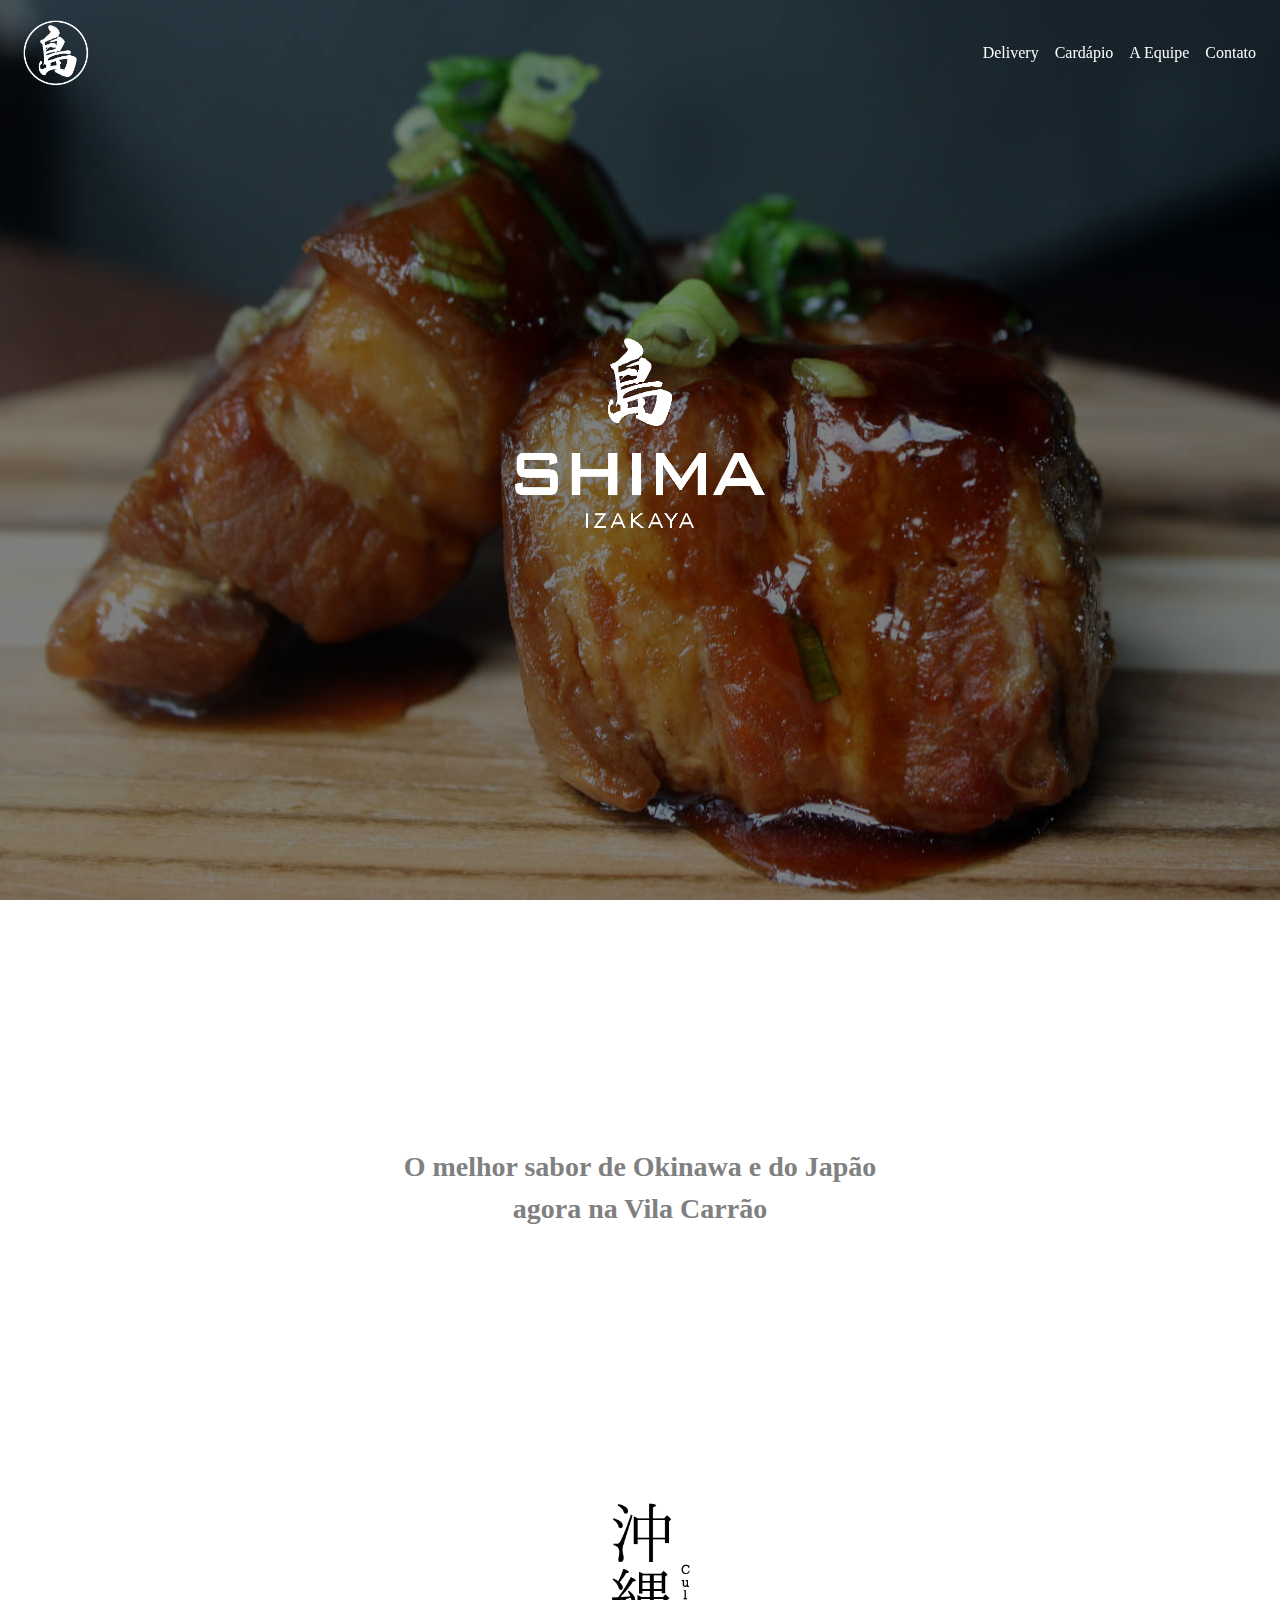
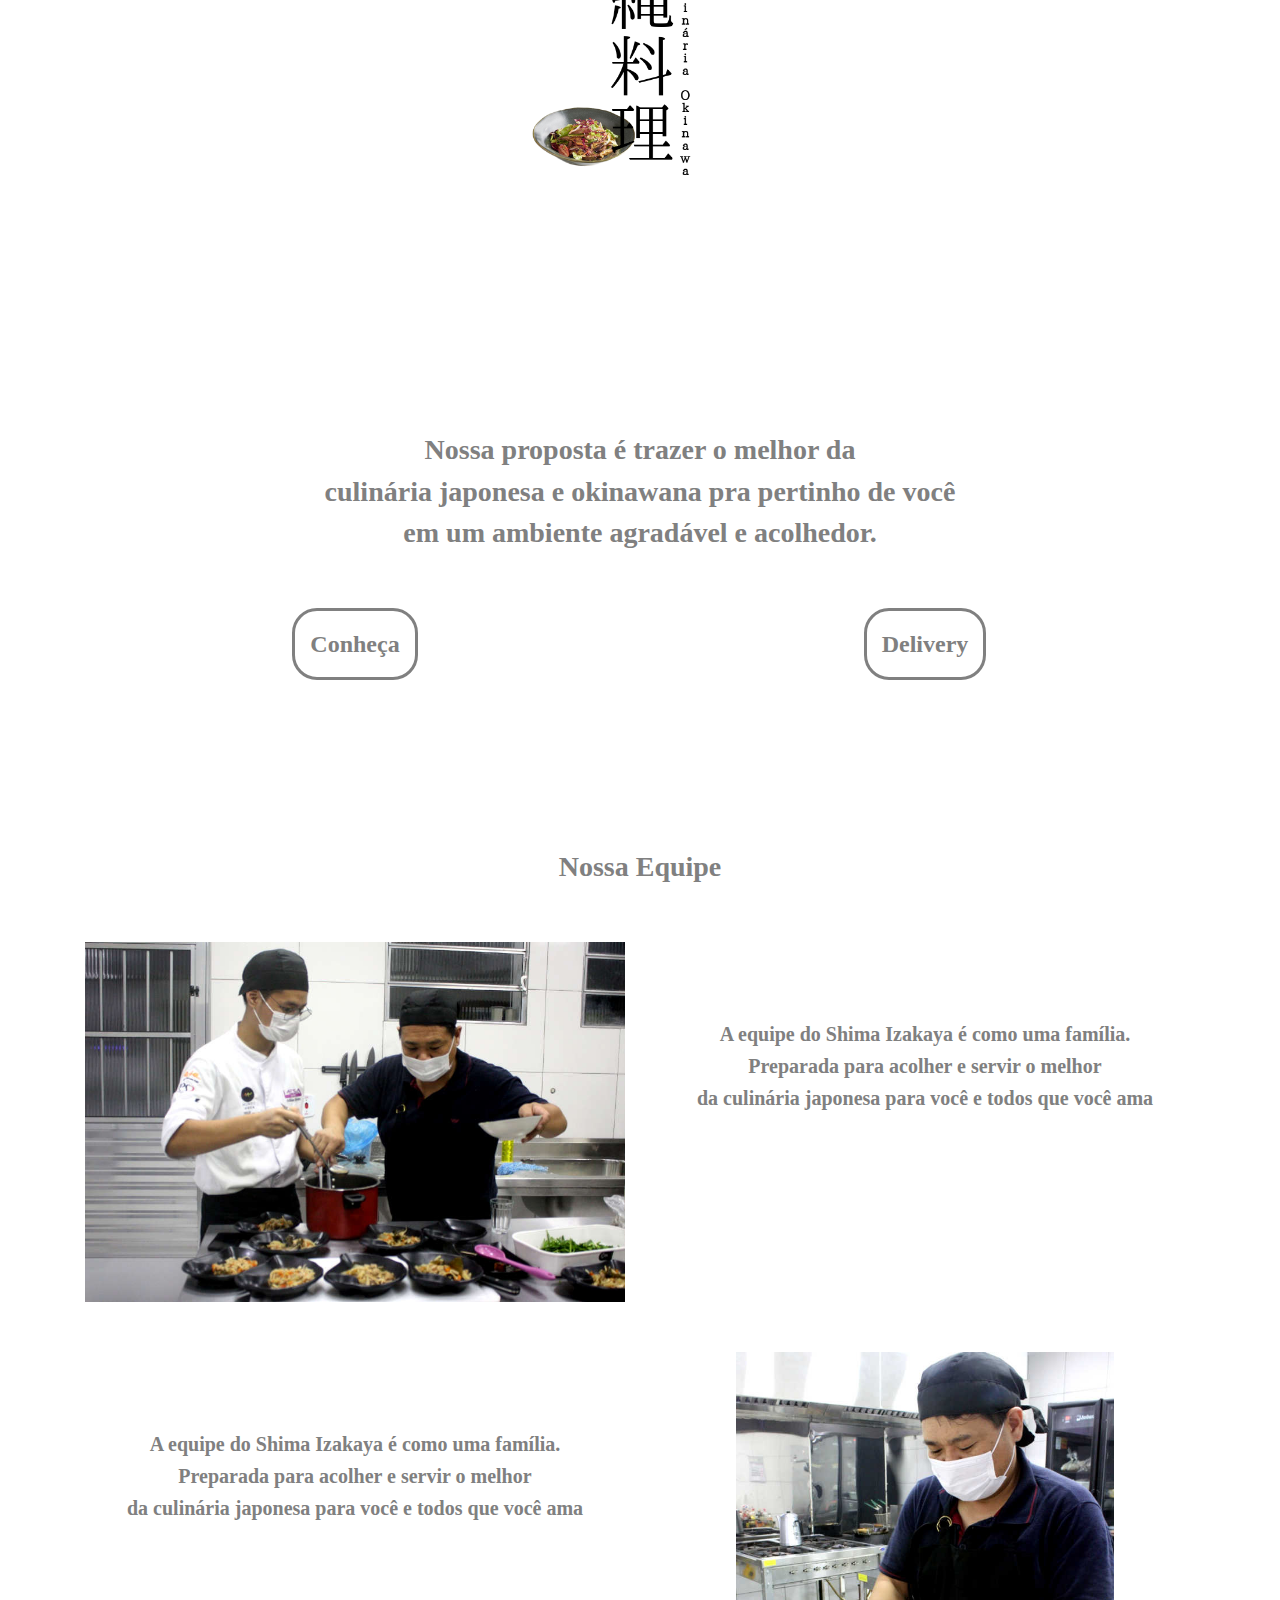
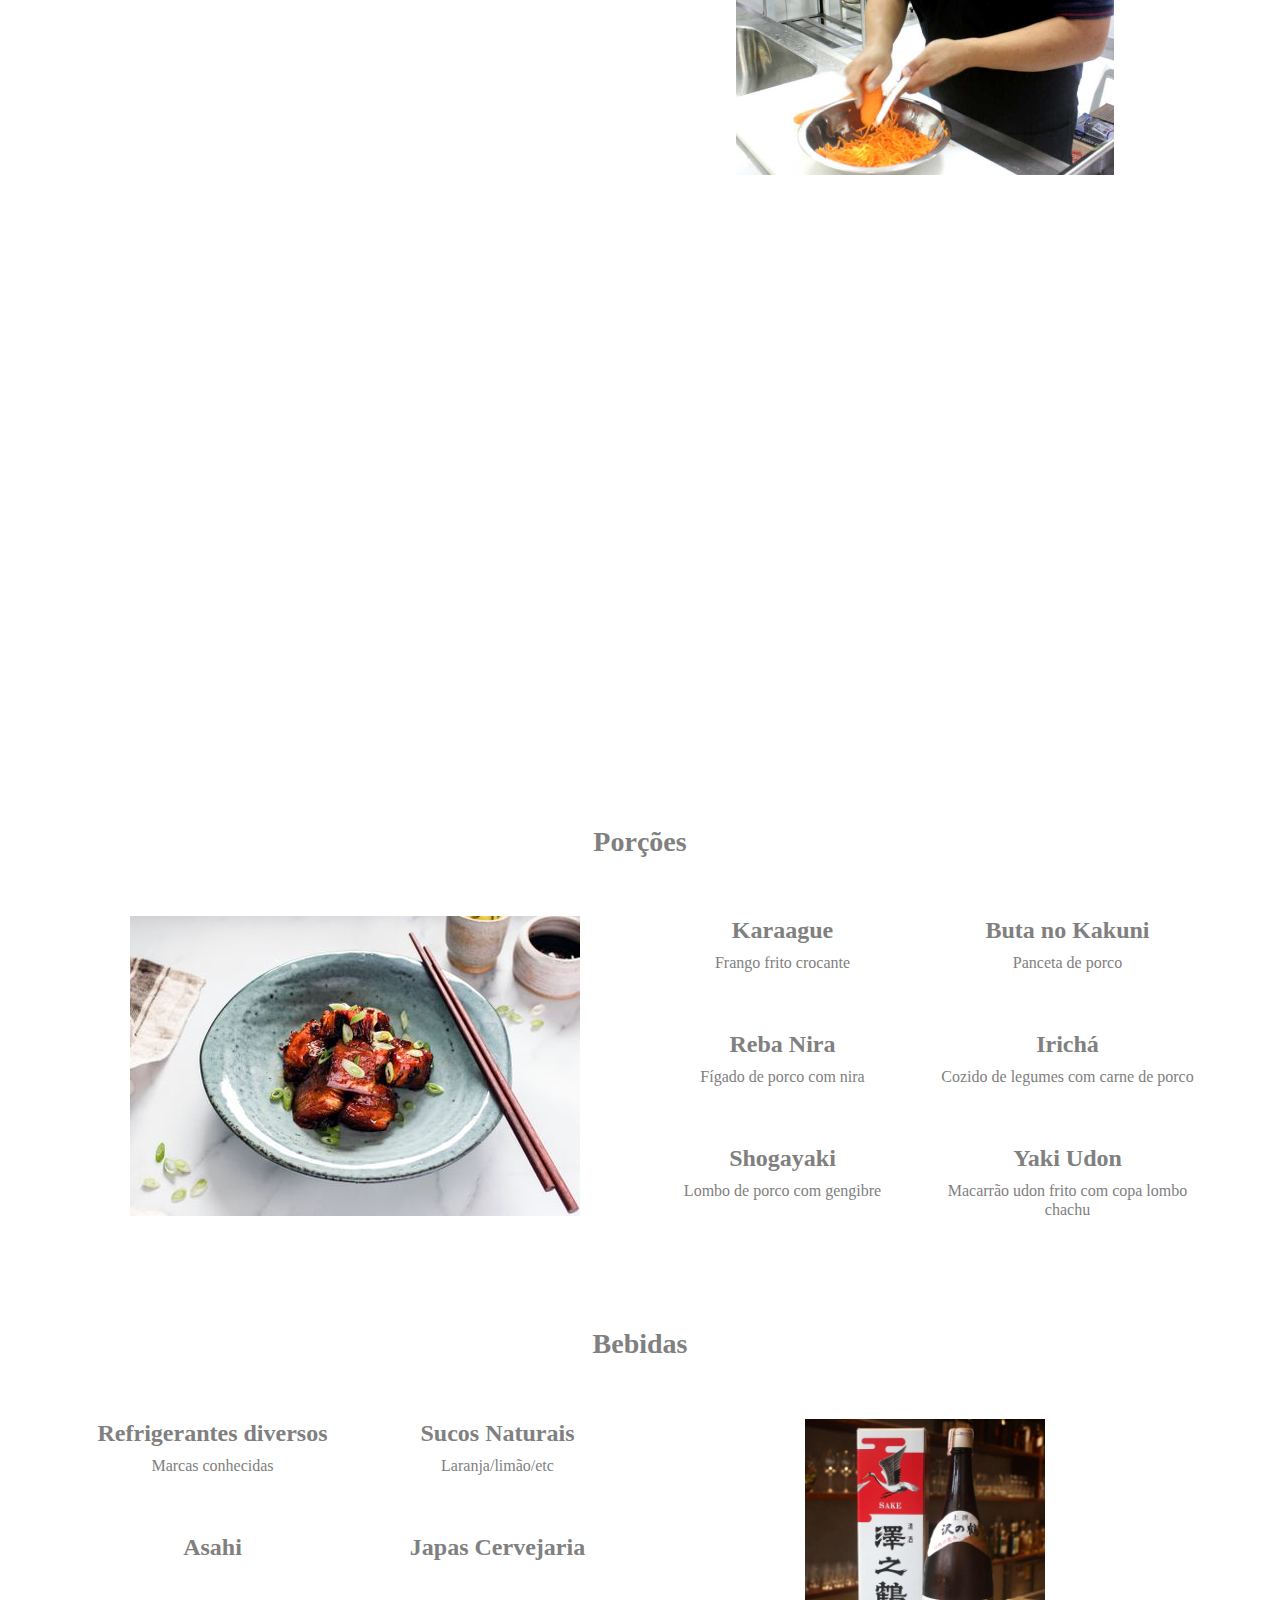
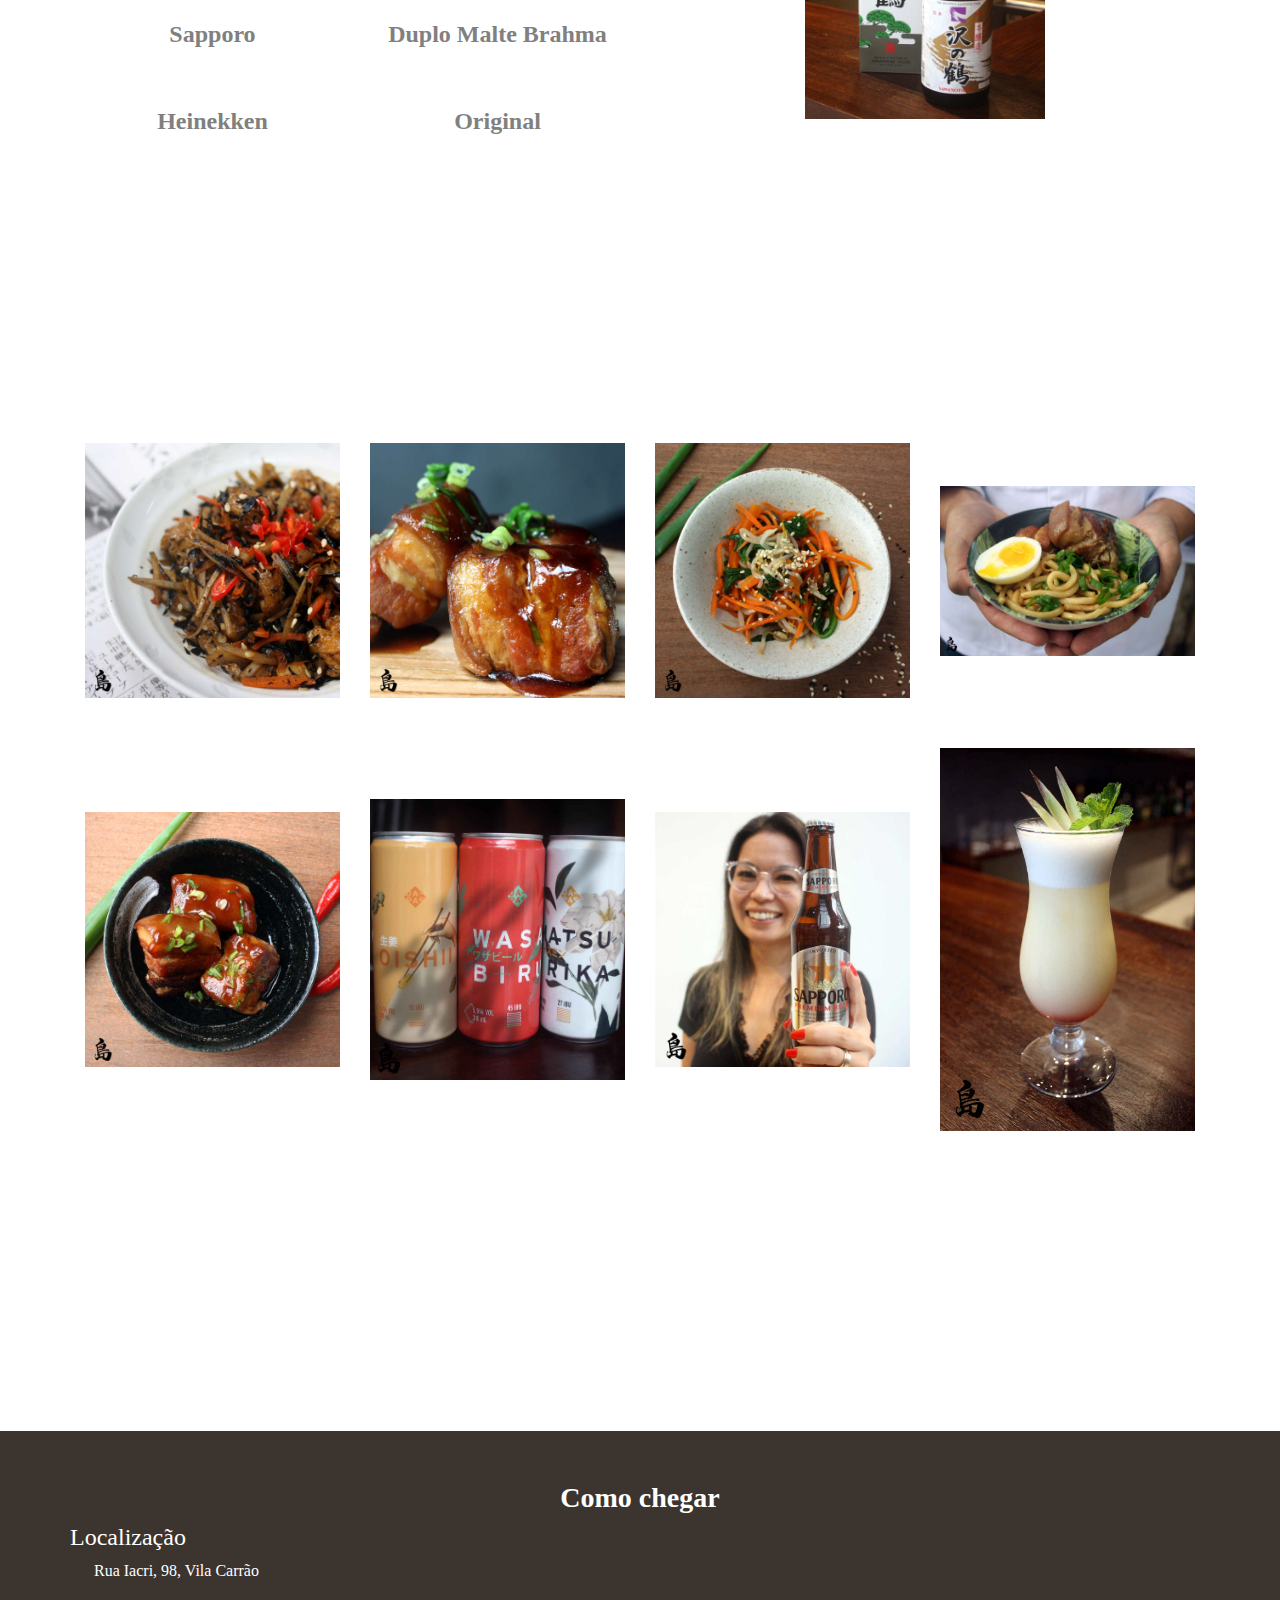
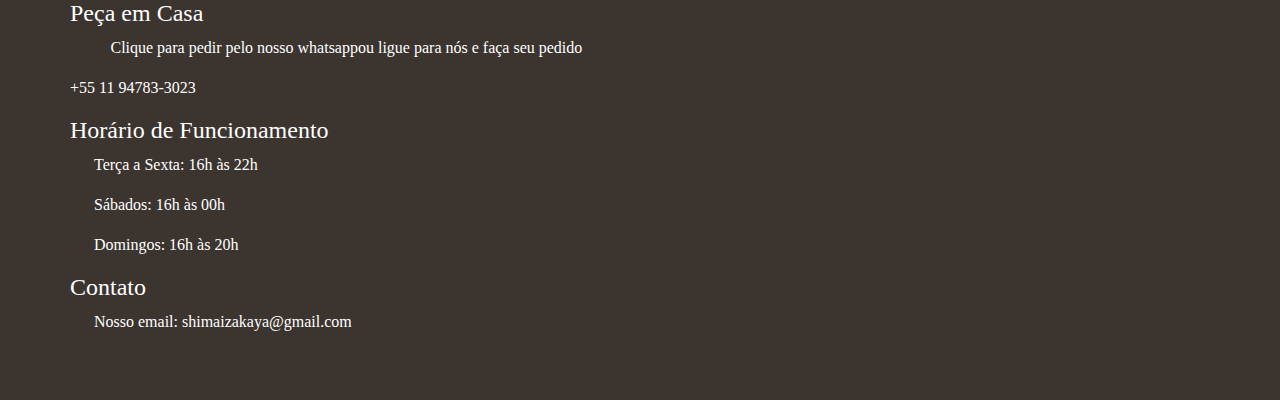
==== commit 2ce91725: "new images, text and others" ====
--- a/index.html
+++ b/index.html
@@ -95,7 +95,7 @@
         </div>
         <div class="row text-center" style="margin-bottom: 50px;">
           <div class="col-12 col-sm-6 text-center">
-            <img src="/assets/images/staff1.jpeg" class="img-responsive" style="width: 100%;">
+            <img src="/assets/images/staff3.jpg" class="img-responsive" style="width: 100%;">
           </div>
           <div class="col-12 col-sm-6 text-center">
             <h5 style="text-align: center; color: grey; font-weight: bolder; padding-top: 80px;">A equipe do Shima Izakaya é como uma família.</h5>
@@ -110,20 +110,20 @@
             <h5 style="text-align: center; color: grey; font-weight: bolder;">da culinária japonesa para você e todos que você ama</h5>
           </div>
           <div class="col-12 col-sm-6 text-center">
-            <img src="/assets/images/staff2.jpg" class="img-responsive" style="width: 100%;">
+            <img src="/assets/images/staff4.jpg" class="img-responsive" style="width: 70%;">
           </div>
         </div>
       </div>
     </section>
 
     <section id="menuSection" style="margin-bottom: 250px;">
-      <div class="hero-food-menu text-center" style="width: 100vw; height: auto; min-height: 300px;">
+      <div class="hero-food-menu text-center" style="height: auto; min-height: 300px;">
         <h2 class="" style="color: white; justify-content: center; text-align: center; font-weight: bolder;">Cardápio</h2>
       </div>
       <div class="container" style="margin-top: 100px; margin-bottom: 100px;">
         <div class="row text-center" style="margin-bottom: 50px;">
           <div class="col-12 text-center">
-            <h3 style="text-align: center; color: grey; font-weight: bolder;">Entradas</h3>
+            <h3 style="text-align: center; color: grey; font-weight: bolder;">Porções</h3>
           </div>
         </div>
         <div class="row text-center" style="margin-bottom: 50px;">
@@ -134,55 +134,86 @@
             <div class="row" style="margin-bottom: 50px;">
               <div class="col-6">
                 <h4 style="text-align: center; color: grey; font-weight: bolder;">Karaague</h4>
-                <h6 style="text-align: center; color: grey;">Porção de frango crocante</h6>
-              </div>
-              <div class="col-6">
-                <h4 style="text-align: center; color: grey; font-weight: bolder;">Salada Wakame</h4>
-                <h6 style="text-align: center; color: grey;">Porção de alga com pepino</h6>
-              </div>
-            </div>
-            <div class="row" style="margin-bottom: 50px;">
-              <div class="col-6">
-                <h4 style="text-align: center; color: grey; font-weight: bolder;">Karaague</h4>
-                <h6 style="text-align: center; color: grey;">Porção de frango crocante</h6>
-              </div>
-              <div class="col-6">
-                <h4 style="text-align: center; color: grey; font-weight: bolder;">Salada Wakame</h4>
-                <h6 style="text-align: center; color: grey;">Porção de alga com pepino</h6>
-              </div>
-            </div>
-          </div>
-        </div>
-        <div class="row text-center" style="margin-bottom: 50px;">
-          <div class="col-12 text-center">
-            <h3 style="text-align: center; color: grey; font-weight: bolder;">Pratos</h3>
+                <h6 style="text-align: center; color: grey;">Frango frito crocante</h6>
+              </div>
+              <div class="col-6">
+                <h4 style="text-align: center; color: grey; font-weight: bolder;">Buta no Kakuni</h4>
+                <h6 style="text-align: center; color: grey;">Panceta de porco</h6>
+              </div>
+            </div>
+            <div class="row" style="margin-bottom: 50px;">
+              <div class="col-6">
+                <h4 style="text-align: center; color: grey; font-weight: bolder;">Reba Nira</h4>
+                <h6 style="text-align: center; color: grey;">Fígado de porco com nira</h6>
+              </div>
+              <div class="col-6">
+                <h4 style="text-align: center; color: grey; font-weight: bolder;">Irichá</h4>
+                <h6 style="text-align: center; color: grey;">Cozido de legumes com carne de porco</h6>
+              </div>
+            </div>
+            <div class="row" style="margin-bottom: 50px;">
+              <div class="col-6">
+                <h4 style="text-align: center; color: grey; font-weight: bolder;">Shogayaki</h4>
+                <h6 style="text-align: center; color: grey;">Lombo de porco com gengibre</h6>
+              </div>
+              <div class="col-6">
+                <h4 style="text-align: center; color: grey; font-weight: bolder;">Yaki Udon</h4>
+                <h6 style="text-align: center; color: grey;">Macarrão udon frito com copa lombo chachu</h6>
+              </div>
+            </div>
+          </div>
+        </div>
+        <div class="row text-center" style="margin-bottom: 50px;">
+          <div class="col-12 text-center">
+            <h3 style="text-align: center; color: grey; font-weight: bolder;">Bebidas</h3>
           </div>
         </div>
         <div class="row text-center" style="margin-bottom: 50px;">
           <div class="col-12 col-sm-12 col-md-12 col-lg-6 text-center">
             <div class="row" style="margin-bottom: 50px;">
               <div class="col-6">
-                <h4 style="text-align: center; color: grey; font-weight: bolder;">Buta no Kakuni</h4>
-                <h6 style="text-align: center; color: grey;">Carne de porco cozida com arroz</h6>
-              </div>
-              <div class="col-6">
-                <h4 style="text-align: center; color: grey; font-weight: bolder;">Yakitori</h4>
-                <h6 style="text-align: center; color: grey;">Frango frito com arroz</h6>
-              </div>
-            </div>
-            <div class="row" style="margin-bottom: 50px;">
-              <div class="col-6">
-                <h4 style="text-align: center; color: grey; font-weight: bolder;">Buta no Kakuni</h4>
-                <h6 style="text-align: center; color: grey;">Carne de porco cozida com arroz</h6>
-              </div>
-              <div class="col-6">
-                <h4 style="text-align: center; color: grey; font-weight: bolder;">Yakitori</h4>
-                <h6 style="text-align: center; color: grey;">Frango frito com arroz</h6>
-              </div>
-            </div>
+                <h4 style="text-align: center; color: grey; font-weight: bolder;">Refrigerantes diversos</h4>
+                <h6 style="text-align: center; color: grey;">Marcas conhecidas</h6>
+              </div>
+              <div class="col-6">
+                <h4 style="text-align: center; color: grey; font-weight: bolder;">Sucos Naturais</h4>
+                <h6 style="text-align: center; color: grey;">Laranja/limão/etc</h6>
+              </div>
+            </div>
+            <div class="row" style="margin-bottom: 50px;">
+              <div class="col-6">
+                <h4 style="text-align: center; color: grey; font-weight: bolder;">Asahi</h4>
+                <h6 style="text-align: center; color: grey;"></h6>
+              </div>
+              <div class="col-6">
+                <h4 style="text-align: center; color: grey; font-weight: bolder;">Japas Cervejaria</h4>
+                <h6 style="text-align: center; color: grey;"></h6>
+              </div>
+            </div>
+            <div class="row" style="margin-bottom: 50px;">
+              <div class="col-6">
+                <h4 style="text-align: center; color: grey; font-weight: bolder;">Sapporo</h4>
+                <h6 style="text-align: center; color: grey;"></h6>
+              </div>
+              <div class="col-6">
+                <h4 style="text-align: center; color: grey; font-weight: bolder;">Duplo Malte Brahma</h4>
+                <h6 style="text-align: center; color: grey;"></h6>
+              </div>
+            </div>
+            <div class="row" style="margin-bottom: 50px;">
+              <div class="col-6">
+                <h4 style="text-align: center; color: grey; font-weight: bolder;">Heinekken</h4>
+                <h6 style="text-align: center; color: grey;"></h6>
+              </div>
+              <div class="col-6">
+                <h4 style="text-align: center; color: grey; font-weight: bolder;">Original</h4>
+                <h6 style="text-align: center; color: grey;"></h6>
+              </div>
+            </div>
+
           </div>
           <div class="col-lg-6 d-none d-lg-block text-center">
-            <img src="/assets/images/kakuni.jpg" class="img-responsive" style="height: 300px; width: auto; max-height: 300px;">
+            <img src="/assets/images/drink_1.jpg" class="img-responsive" style="height: 300px; width: auto; max-height: 300px;">
           </div>
         </div>
       </div>
@@ -212,6 +243,28 @@
             </a>
           </div>
         </div>
+        <div class="row text-center">
+          <div class="col-12 col-sm-3 text-center my-auto">
+            <a href="/assets/images/plate5.jpg">
+              <img class="img-responsive" style="width: 100%; height: auto; margin-bottom: 50px;" src="/assets/images/plate5.jpg">
+            </a>
+          </div>
+          <div class="col-12 col-sm-3 text-center my-auto">
+            <a href="/assets/images/plate6.jpg">
+              <img class="img-responsive" style="width: 100%; height: auto; margin-bottom: 50px;" src="/assets/images/plate6.jpg">
+            </a>
+          </div>
+          <div class="col-12 col-sm-3 text-center my-auto">
+            <a href="/assets/images/plate7.jpg">
+              <img class="img-responsive" style="width: 100%; height: auto; margin-bottom: 50px;" src="/assets/images/plate7.jpg">
+            </a>
+          </div>
+          <div class="col-12 col-sm-3 text-center my-auto">
+            <a href="/assets/images/plate8.jpg">
+              <img class="img-responsive" style="width: 100%; height: auto; margin-bottom: 50px;" src="/assets/images/plate8.jpg">
+            </a>
+          </div>
+        </div>
       </div>
     </section>
 
@@ -234,7 +287,7 @@
               <p class="d-none d-sm-block">&nbsp;&nbsp;&nbsp;&nbsp;&nbsp;&nbsp;</p>
               <p class="delivery-button" style="color: white; cursor: pointer;"><i class="fa fa-whatsapp" aria-hidden="true"></i>&nbsp;Clique para pedir pelo nosso whatsapp</p>
               <p style="color: white;">ou ligue para nós e faça seu pedido</p>
-              <p style="color: white;">+55 (11) 99988-7766</p>
+              <p style="color: white;">+55 11 94783-3023</p>
             </div>
             <div class="row">
               <h4 style="color: white;">Horário de Funcionamento</h4>
--- a/assets/css/index.css
+++ b/assets/css/index.css
@@ -1,5 +1,6 @@
 .hero-index {
-  background-image: linear-gradient(rgba(0, 0, 0, 0.5), rgba(0, 0, 0, 0.5)), url('/assets/images/hero_index_2_1_1_1.jpg');
+  background-image: linear-gradient(rgba(0, 0, 0, 0.5), rgba(0, 0, 0, 0.5)), url('/assets/images/3a.jpg');
+  /*background-image: linear-gradient(rgba(0, 0, 0, 0.5), rgba(0, 0, 0, 0.5)), url('/assets/images/hero_index_2_1_1_1.jpg');*/
   /*<span>Photo by <a href="https://unsplash.com/@thecreativv?utm_source=unsplash&amp;utm_medium=referral&amp;utm_content=creditCopyText">The Creativv</a> on <a href="https://unsplash.com/s/photos/japanese-food?utm_source=unsplash&amp;utm_medium=referral&amp;utm_content=creditCopyText">Unsplash</a></span>*/
 }
 
@@ -9,10 +10,10 @@
   text-align: center;
   display: flex;
   background: no-repeat center center fixed; 
-  -webkit-background-size: cover;
+  /*-webkit-background-size: cover;
   -moz-background-size: cover;
   -o-background-size: cover;
-  background-size: cover;
+  background-size: cover;*/
   background-image: linear-gradient(rgba(0, 0, 0, 0.5), rgba(0, 0, 0, 0.5)), url('/assets/images/hero_index_2_1_1_1.jpg');
 }
 
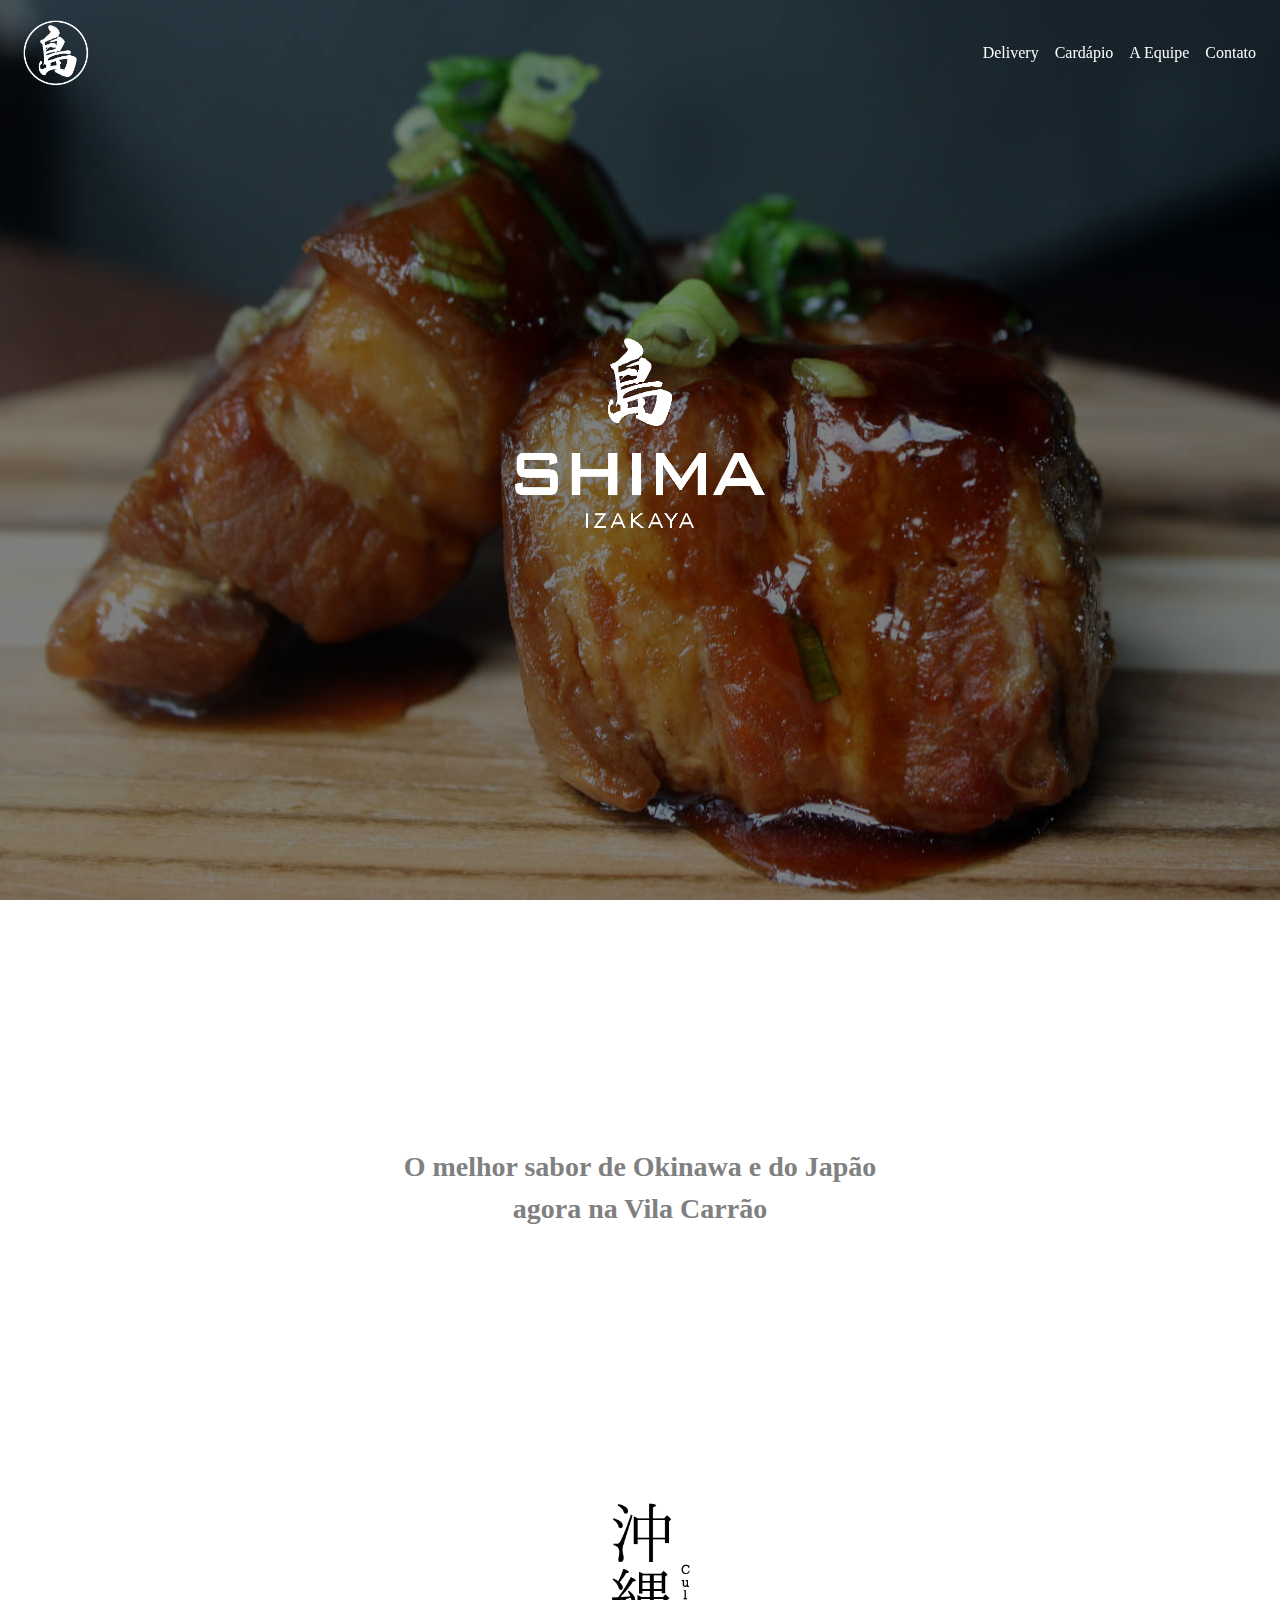
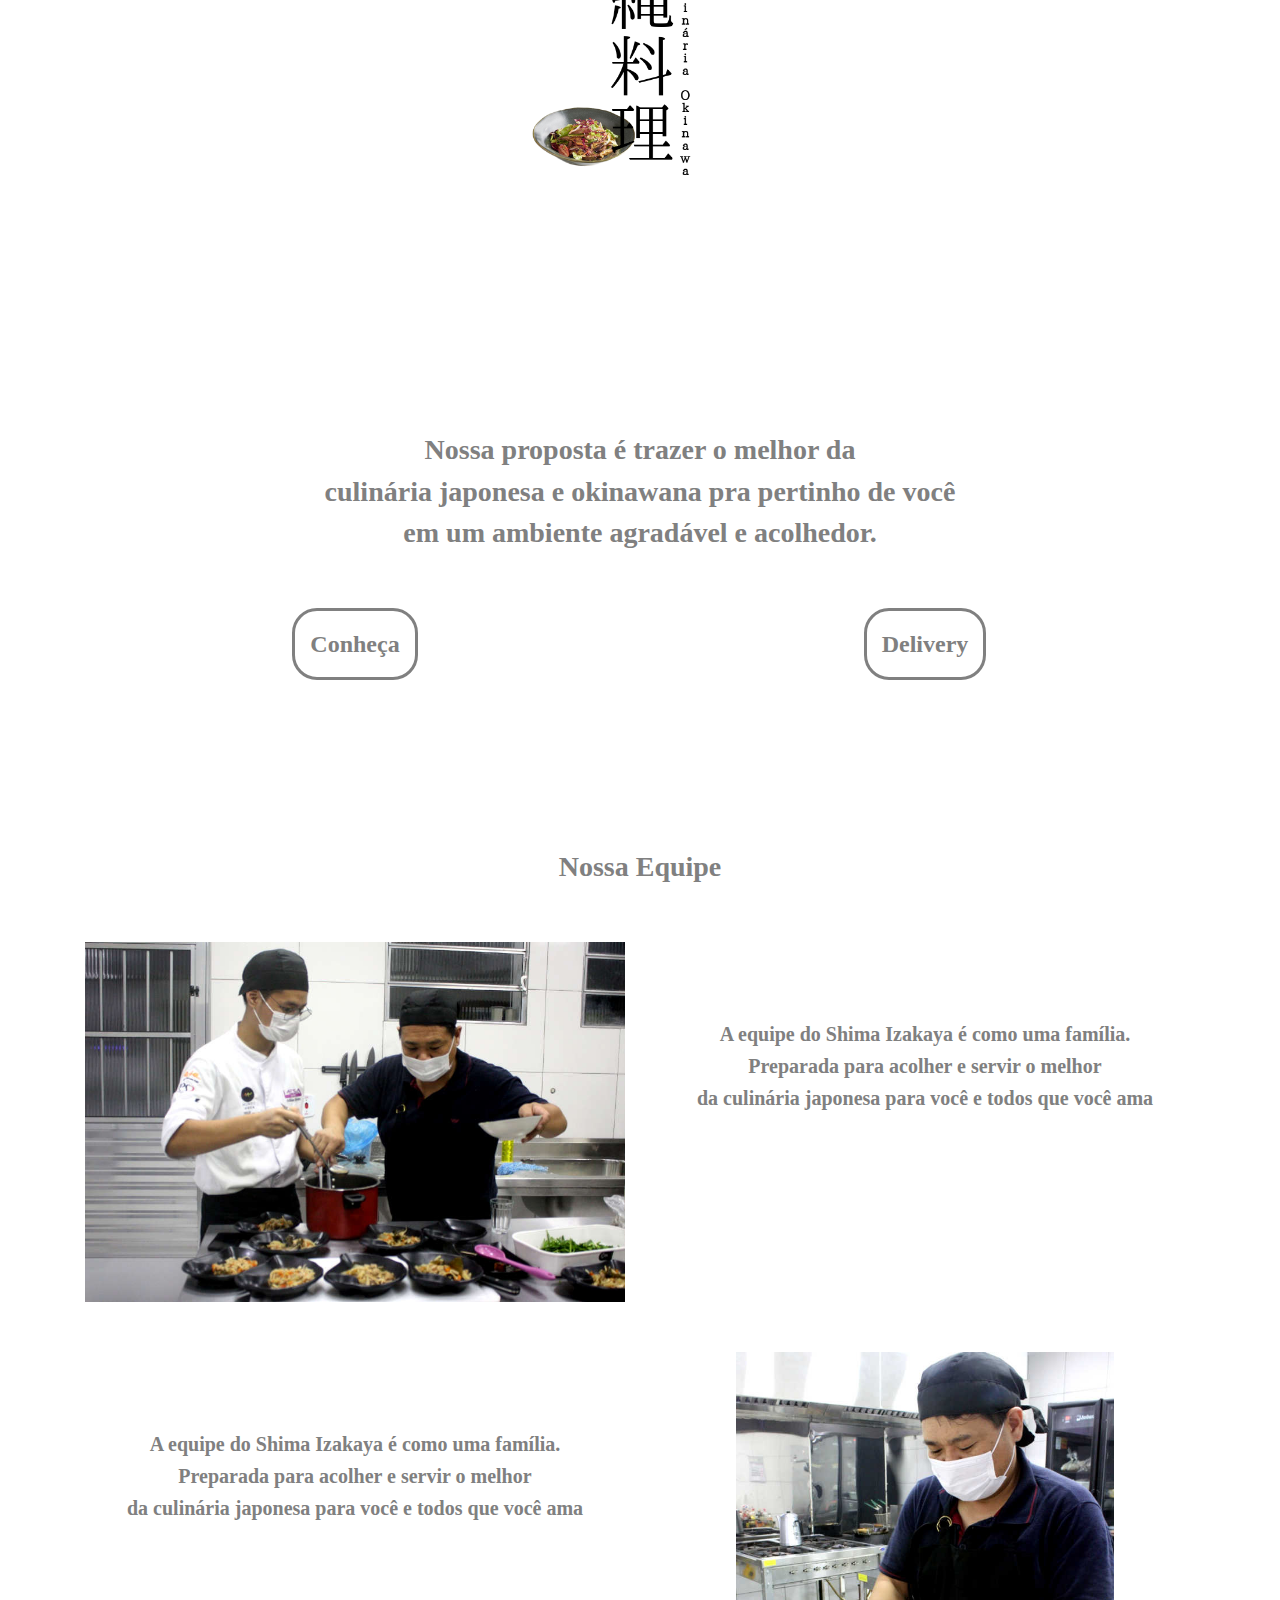
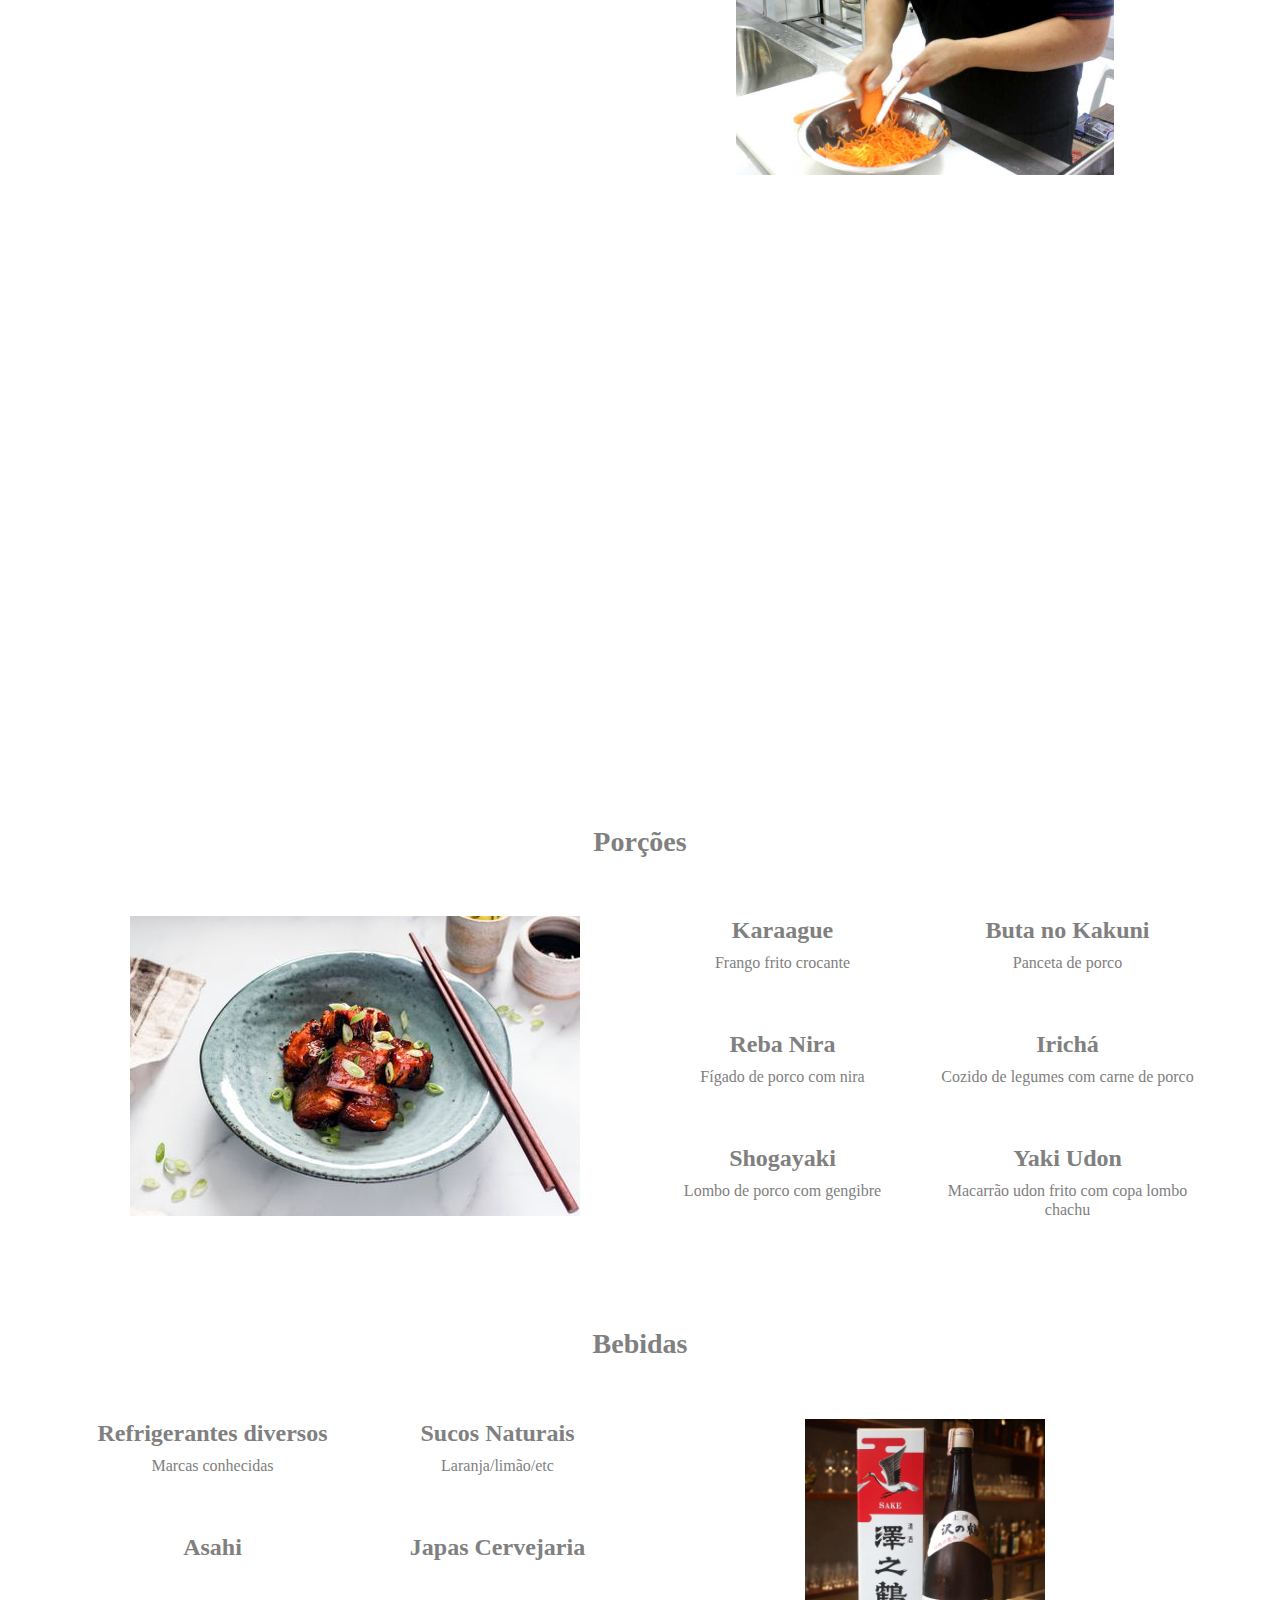
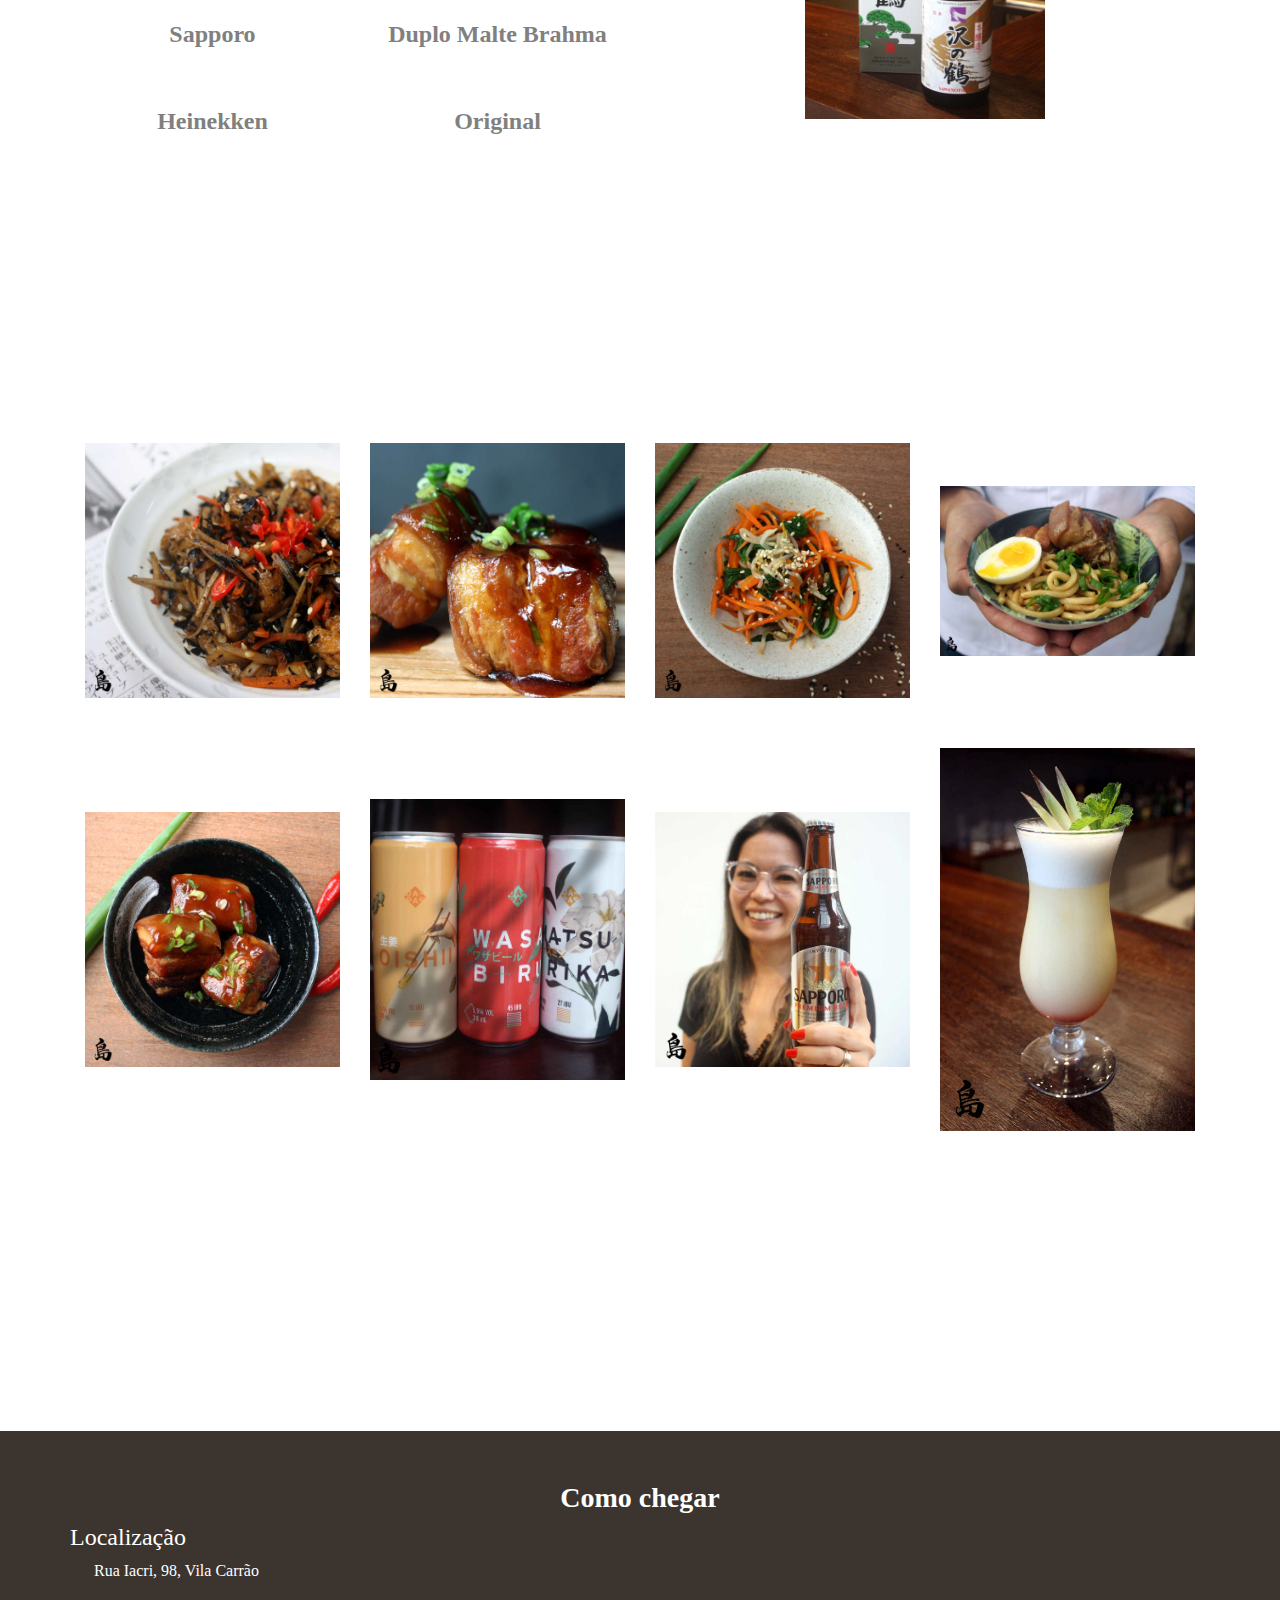
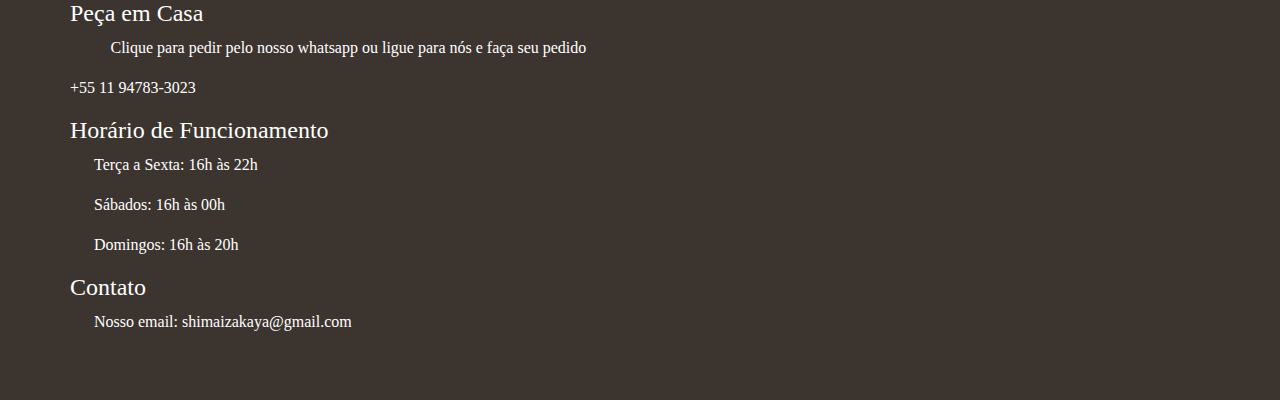
==== commit 769f2f0d: "blank space btween words" ====
--- a/index.html
+++ b/index.html
@@ -285,7 +285,7 @@
             </div>
             <div class="row">
               <p class="d-none d-sm-block">&nbsp;&nbsp;&nbsp;&nbsp;&nbsp;&nbsp;</p>
-              <p class="delivery-button" style="color: white; cursor: pointer;"><i class="fa fa-whatsapp" aria-hidden="true"></i>&nbsp;Clique para pedir pelo nosso whatsapp</p>
+              <p class="delivery-button" style="color: white; cursor: pointer;"><i class="fa fa-whatsapp" aria-hidden="true"></i>&nbsp;Clique para pedir pelo nosso whatsapp</p>&nbsp;
               <p style="color: white;">ou ligue para nós e faça seu pedido</p>
               <p style="color: white;">+55 11 94783-3023</p>
             </div>
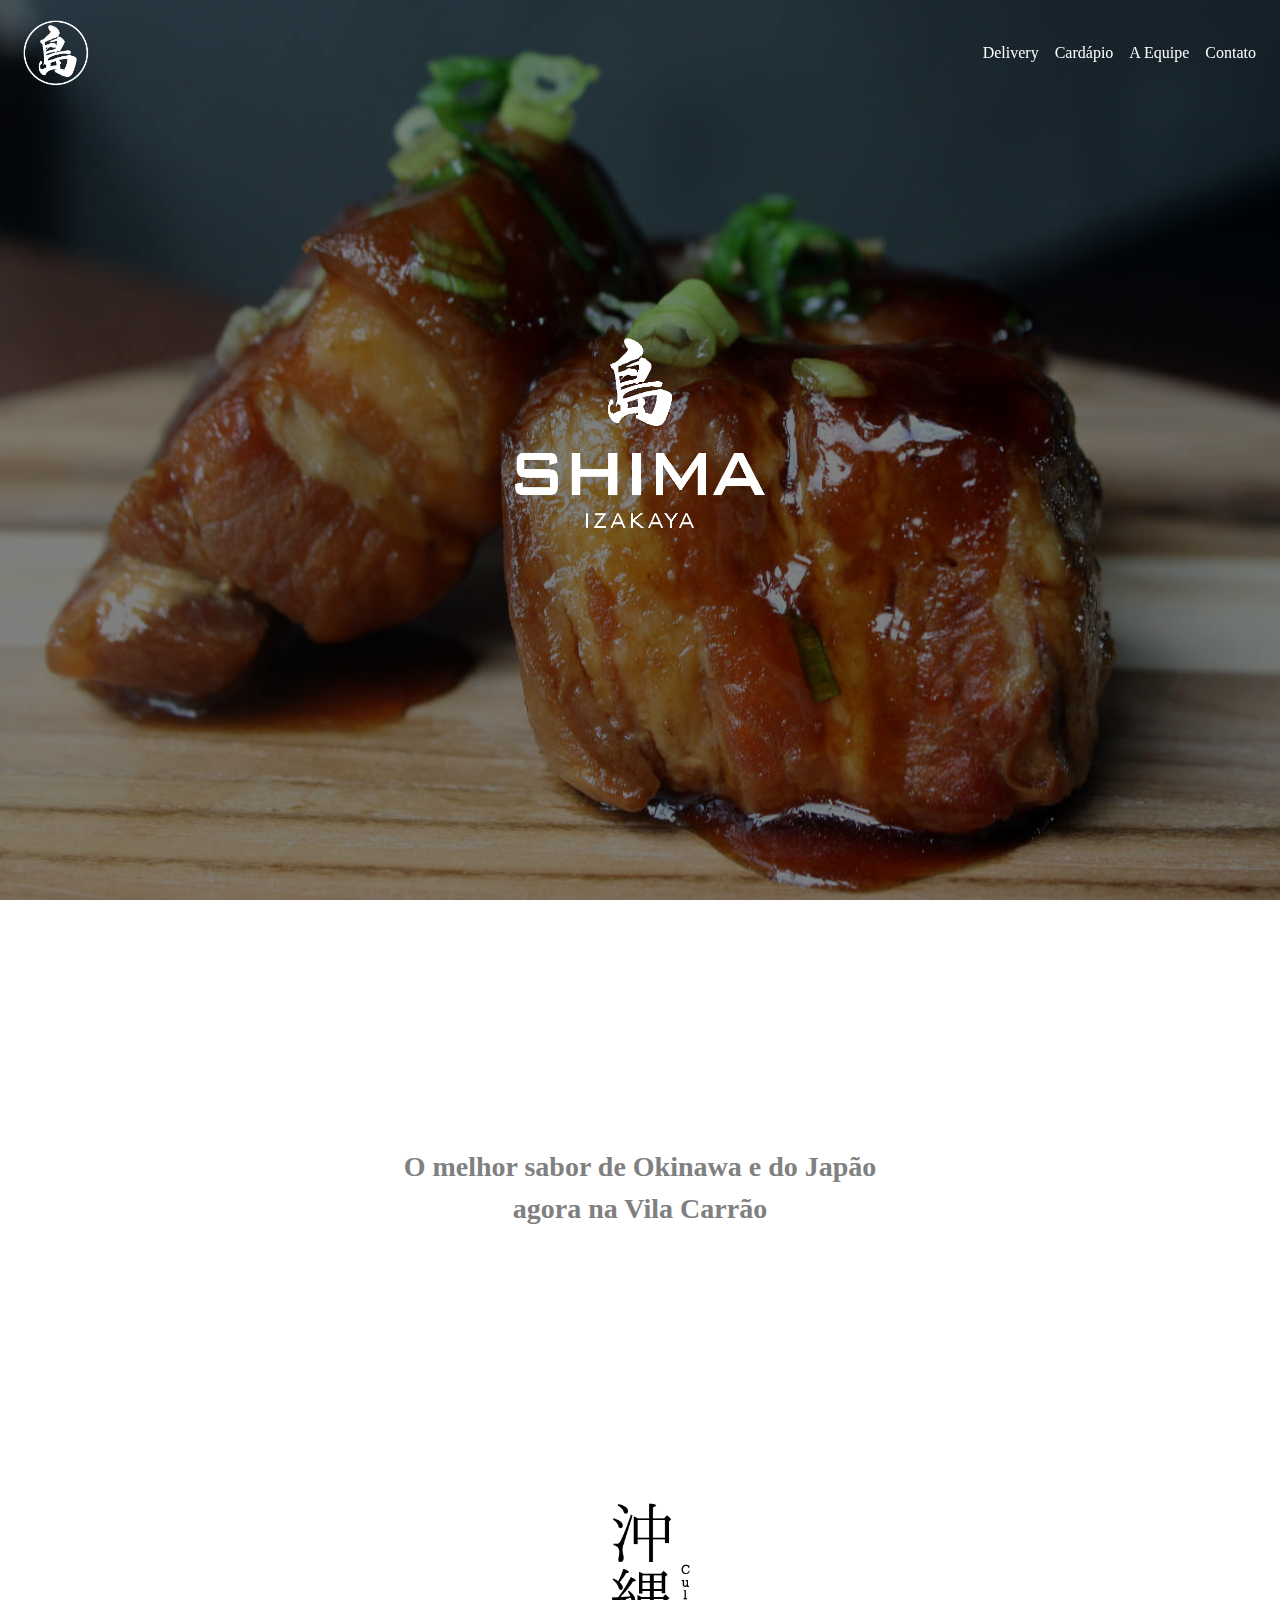
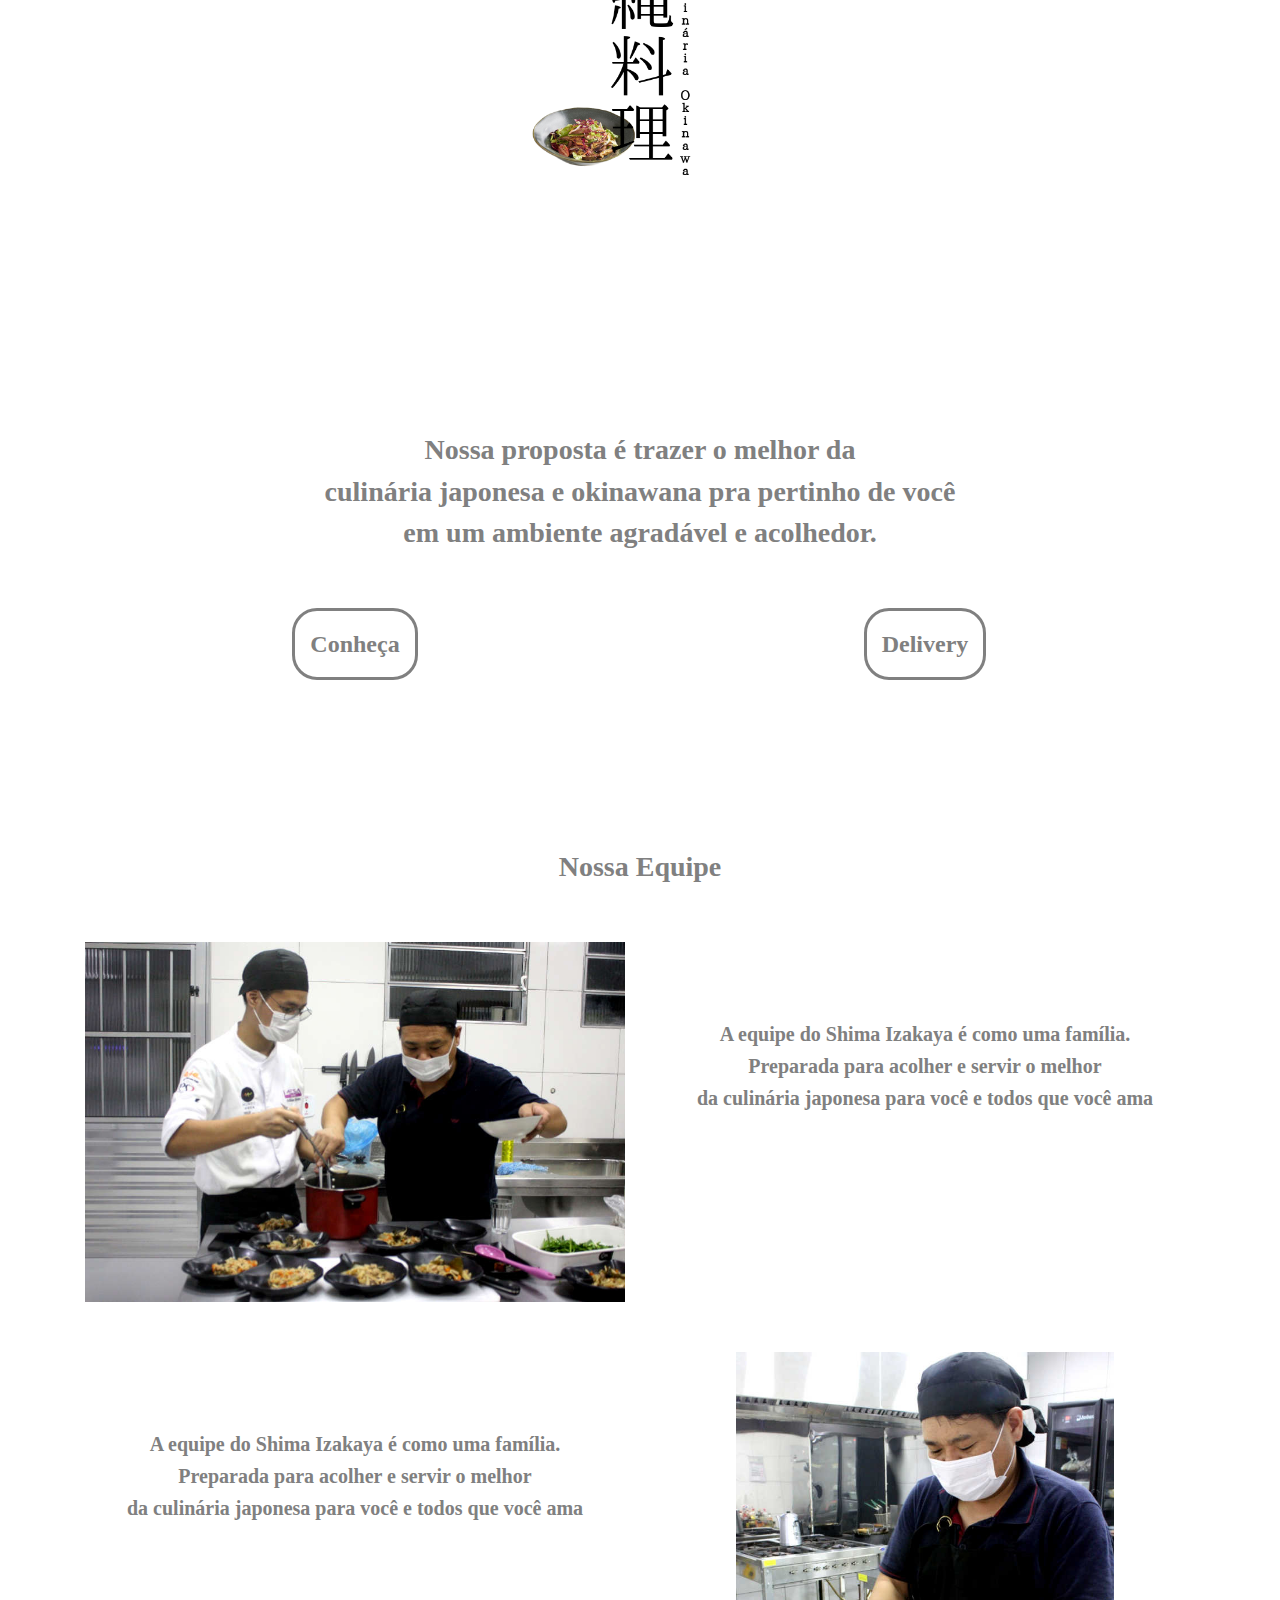
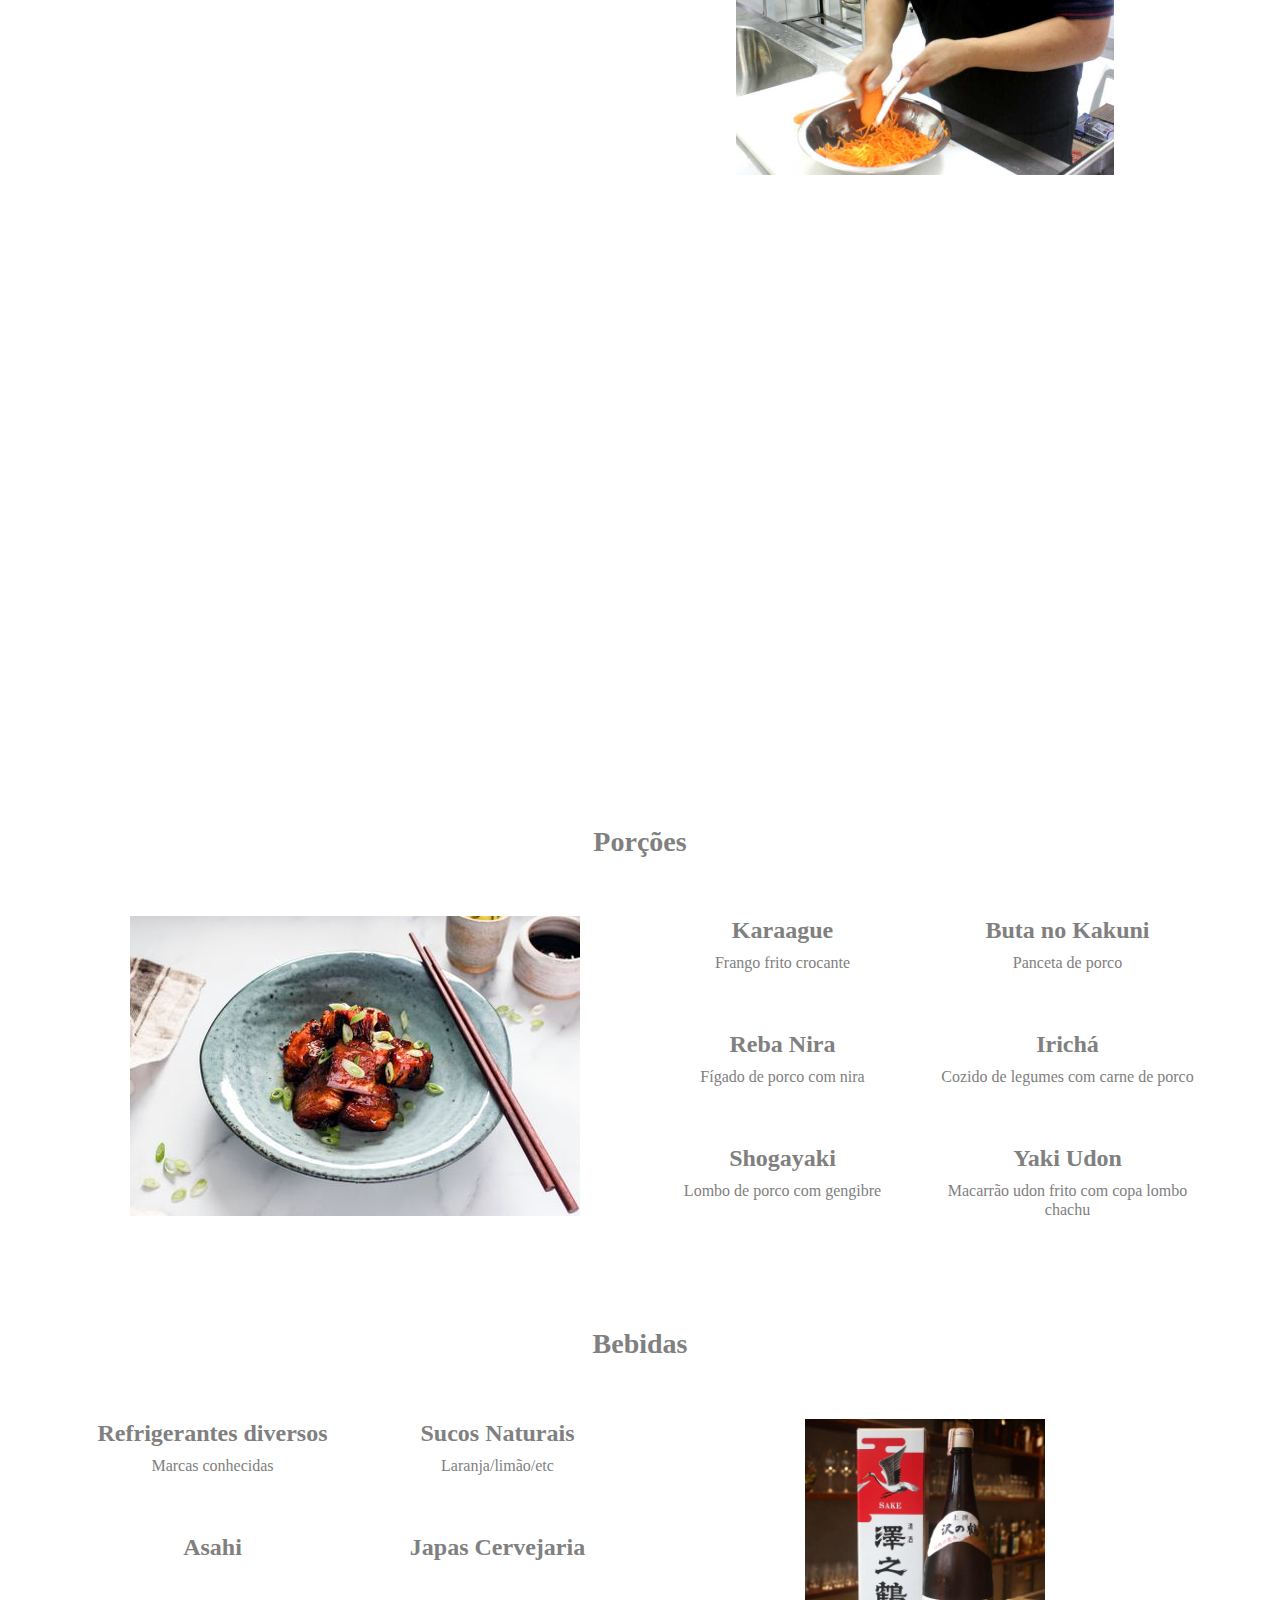
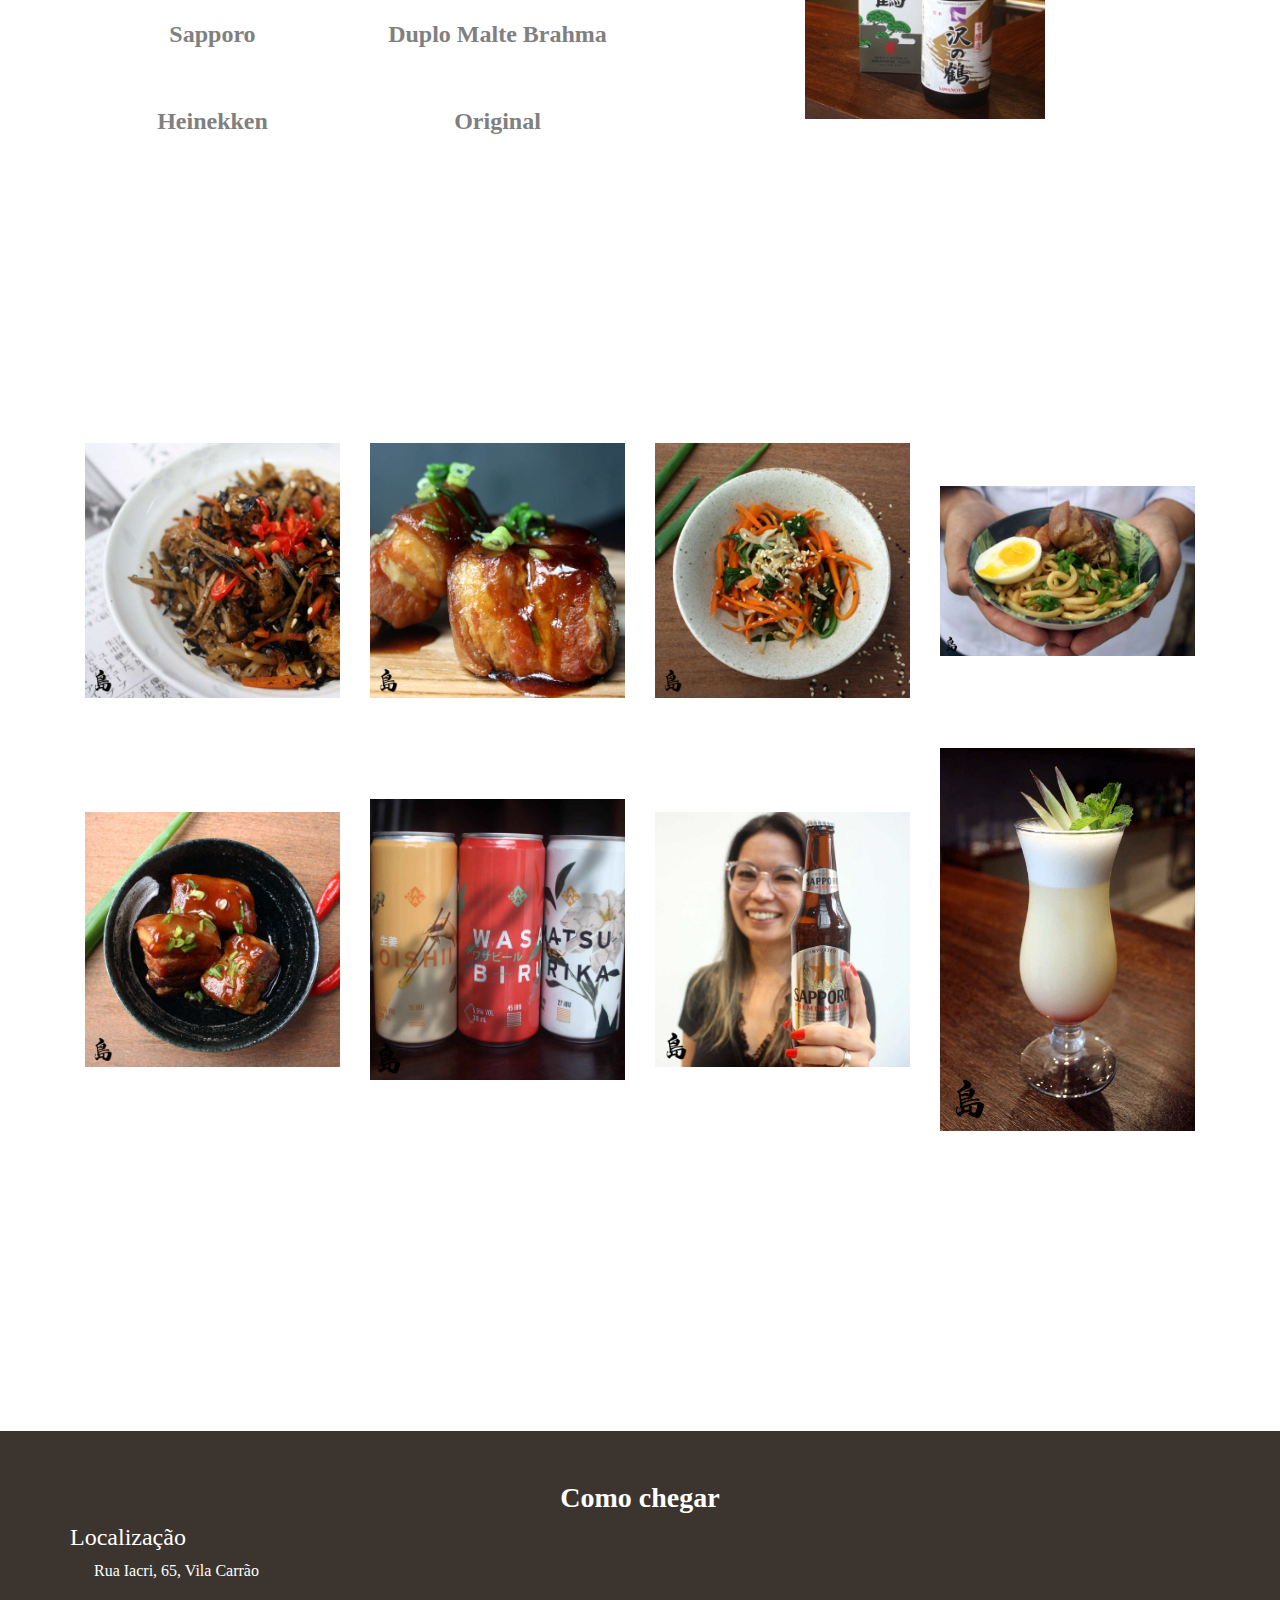
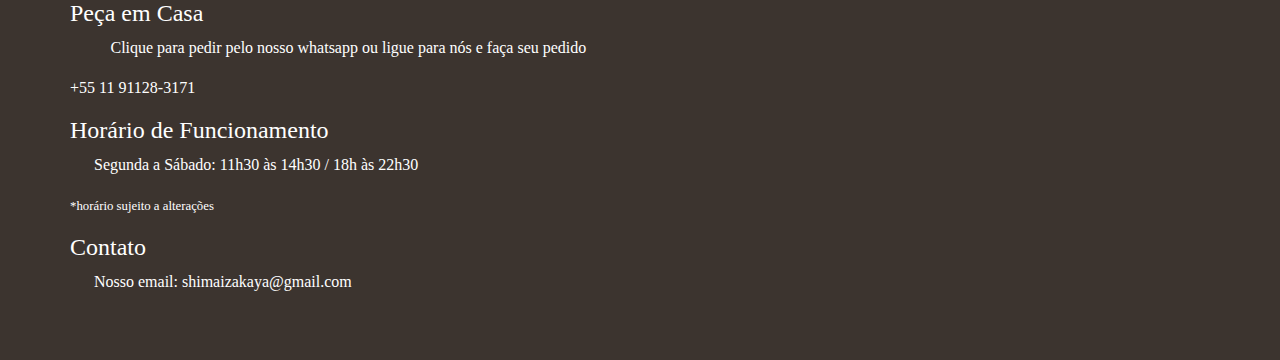
==== commit 4cc1cbd9: "fixing - phone number and address" ====
--- a/index.html
+++ b/index.html
@@ -278,7 +278,7 @@
             </div>
             <div class="row">
               <p class="d-none d-sm-block">&nbsp;&nbsp;&nbsp;&nbsp;&nbsp;&nbsp;</p>
-              <p style="color: white;">Rua Iacri, 98, Vila Carrão</p>
+              <p style="color: white;">Rua Iacri, 65, Vila Carrão</p>
             </div>
             <div class="row">
               <h4 style="color: white;">Peça em Casa</h4>
@@ -287,22 +287,17 @@
               <p class="d-none d-sm-block">&nbsp;&nbsp;&nbsp;&nbsp;&nbsp;&nbsp;</p>
               <p class="delivery-button" style="color: white; cursor: pointer;"><i class="fa fa-whatsapp" aria-hidden="true"></i>&nbsp;Clique para pedir pelo nosso whatsapp</p>&nbsp;
               <p style="color: white;">ou ligue para nós e faça seu pedido</p>
-              <p style="color: white;">+55 11 94783-3023</p>
+              <p style="color: white;">+55 11 91128-3171</p>
             </div>
             <div class="row">
               <h4 style="color: white;">Horário de Funcionamento</h4>
             </div>
             <div class="row">
               <p class="d-none d-sm-block">&nbsp;&nbsp;&nbsp;&nbsp;&nbsp;&nbsp;</p>
-              <p style="color: white;">Terça a Sexta: 16h às 22h</p>
-            </div>
-            <div class="row">
-              <p class="d-none d-sm-block">&nbsp;&nbsp;&nbsp;&nbsp;&nbsp;&nbsp;</p>
-              <p style="color: white;">Sábados: 16h às 00h</p>
-            </div>
-            <div class="row">
-              <p class="d-none d-sm-block">&nbsp;&nbsp;&nbsp;&nbsp;&nbsp;&nbsp;</p>
-              <p style="color: white;">Domingos: 16h às 20h</p>
+              <p style="color: white;">Segunda a Sábado: 11h30 às 14h30 / 18h às 22h30</p>
+            </div>
+            <div class="row">
+              <p><small style="color: white;">*horário sujeito a alterações</small></p>
             </div>
             <div class="row">
               <h4 style="color: white;">Contato</h4>
@@ -313,7 +308,7 @@
             </div>
           </div>
           <div class="col-12 col-sm-12 col-md-6">
-            <iframe src="https://www.google.com/maps/embed?pb=!1m18!1m12!1m3!1d3657.446622953234!2d-46.53248978531063!3d-23.55239776714578!2m3!1f0!2f0!3f0!3m2!1i1024!2i768!4f13.1!3m3!1m2!1s0x94ce5de22c5bd5c9%3A0x579cf44ee57195e3!2sR.%20Iacri%2C%2063%20-%20Vila%20Carrao%2C%20S%C3%A3o%20Paulo%20-%20SP%2C%2003430-020!5e0!3m2!1spt-BR!2sbr!4v1608751906599!5m2!1spt-BR!2sbr" width="100%" height="100%" frameborder="0" style="border:0;" allowfullscreen="" aria-hidden="false" tabindex="0"></iframe>
+            <iframe src="https://www.google.com/maps/embed?pb=!1m18!1m12!1m3!1d3657.443114152924!2d-46.53242318531062!3d-23.552523867150498!2m3!1f0!2f0!3f0!3m2!1i1024!2i768!4f13.1!3m3!1m2!1s0x94ce5de22d2c4361%3A0x1eb8cf0e4f650834!2sR.%20Iacri%2C%2065%20-%20Vila%20Carrao%2C%20S%C3%A3o%20Paulo%20-%20SP%2C%2003430-020!5e0!3m2!1spt-BR!2sbr!4v1620215308553!5m2!1spt-BR!2sbr" width="100%" height="100%" style="border:0;" allowfullscreen="" loading="lazy"></iframe>
           </div>
         </div>
       </div>
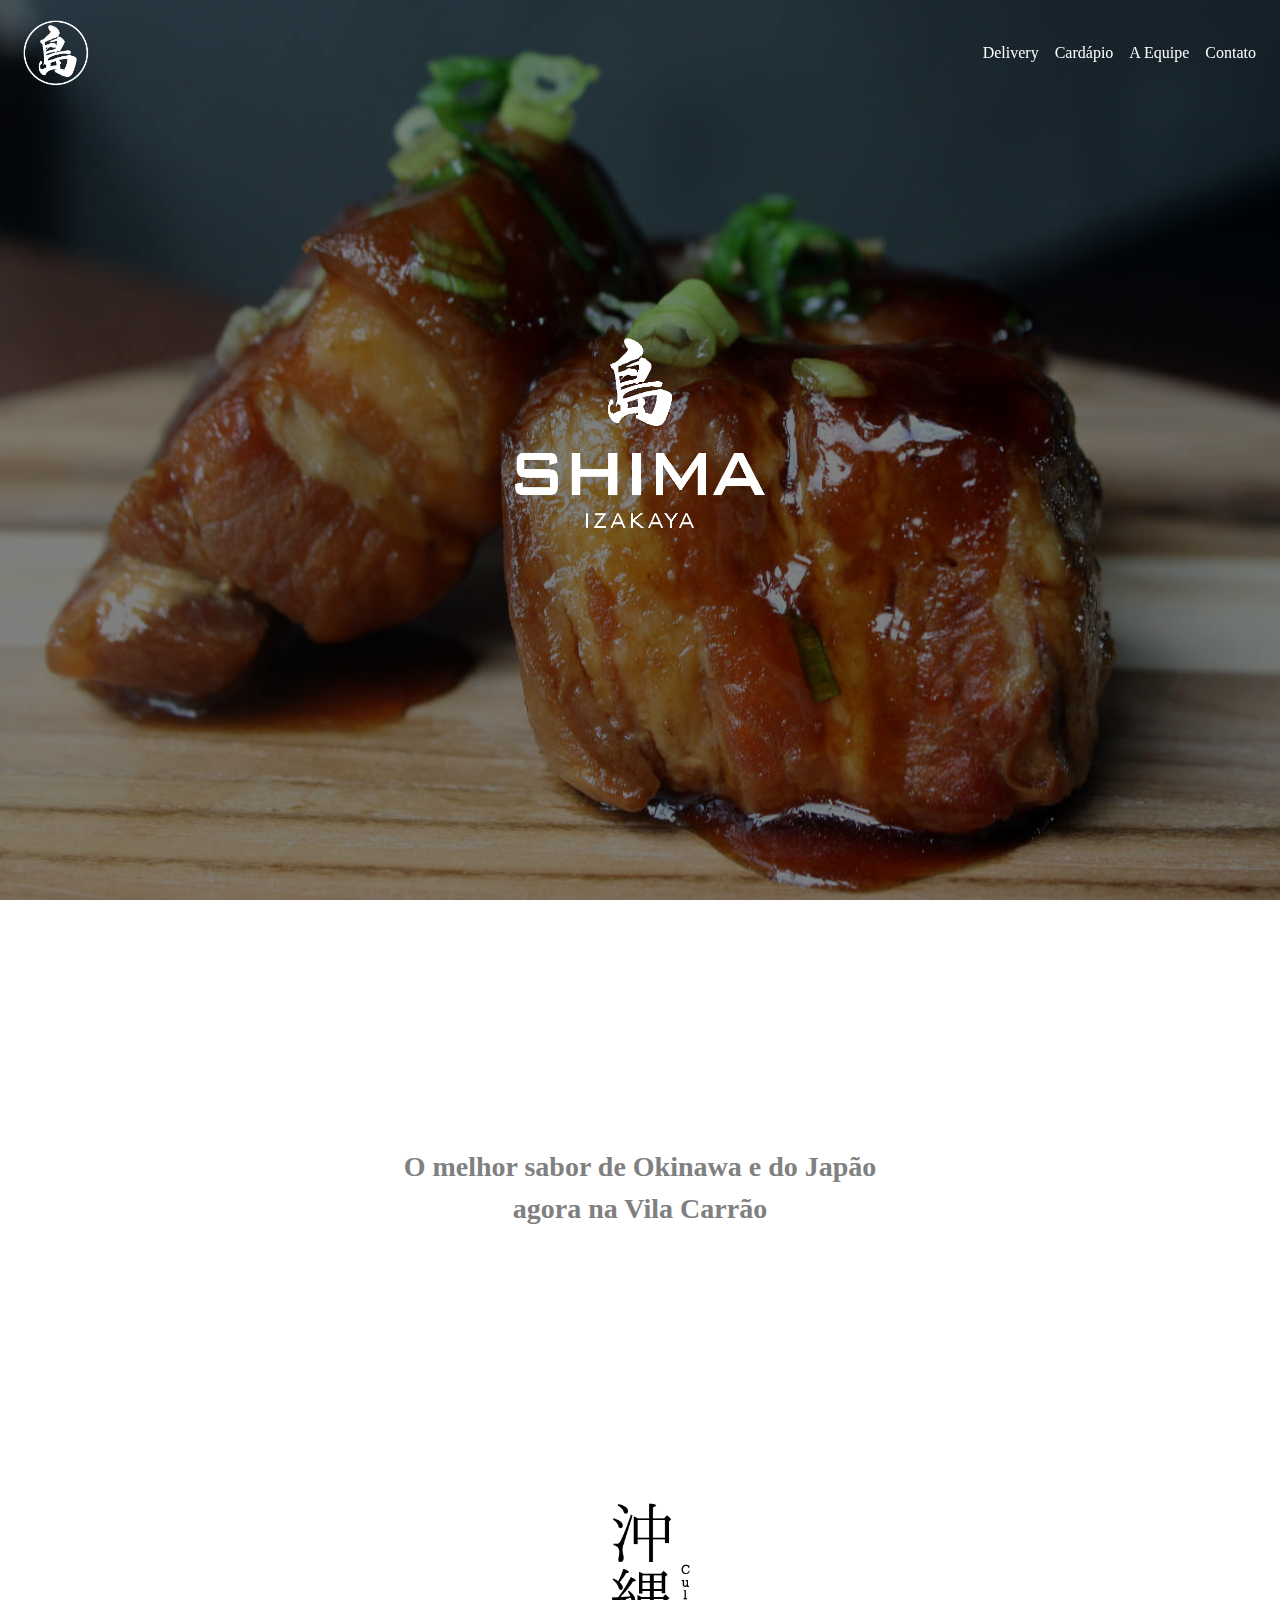
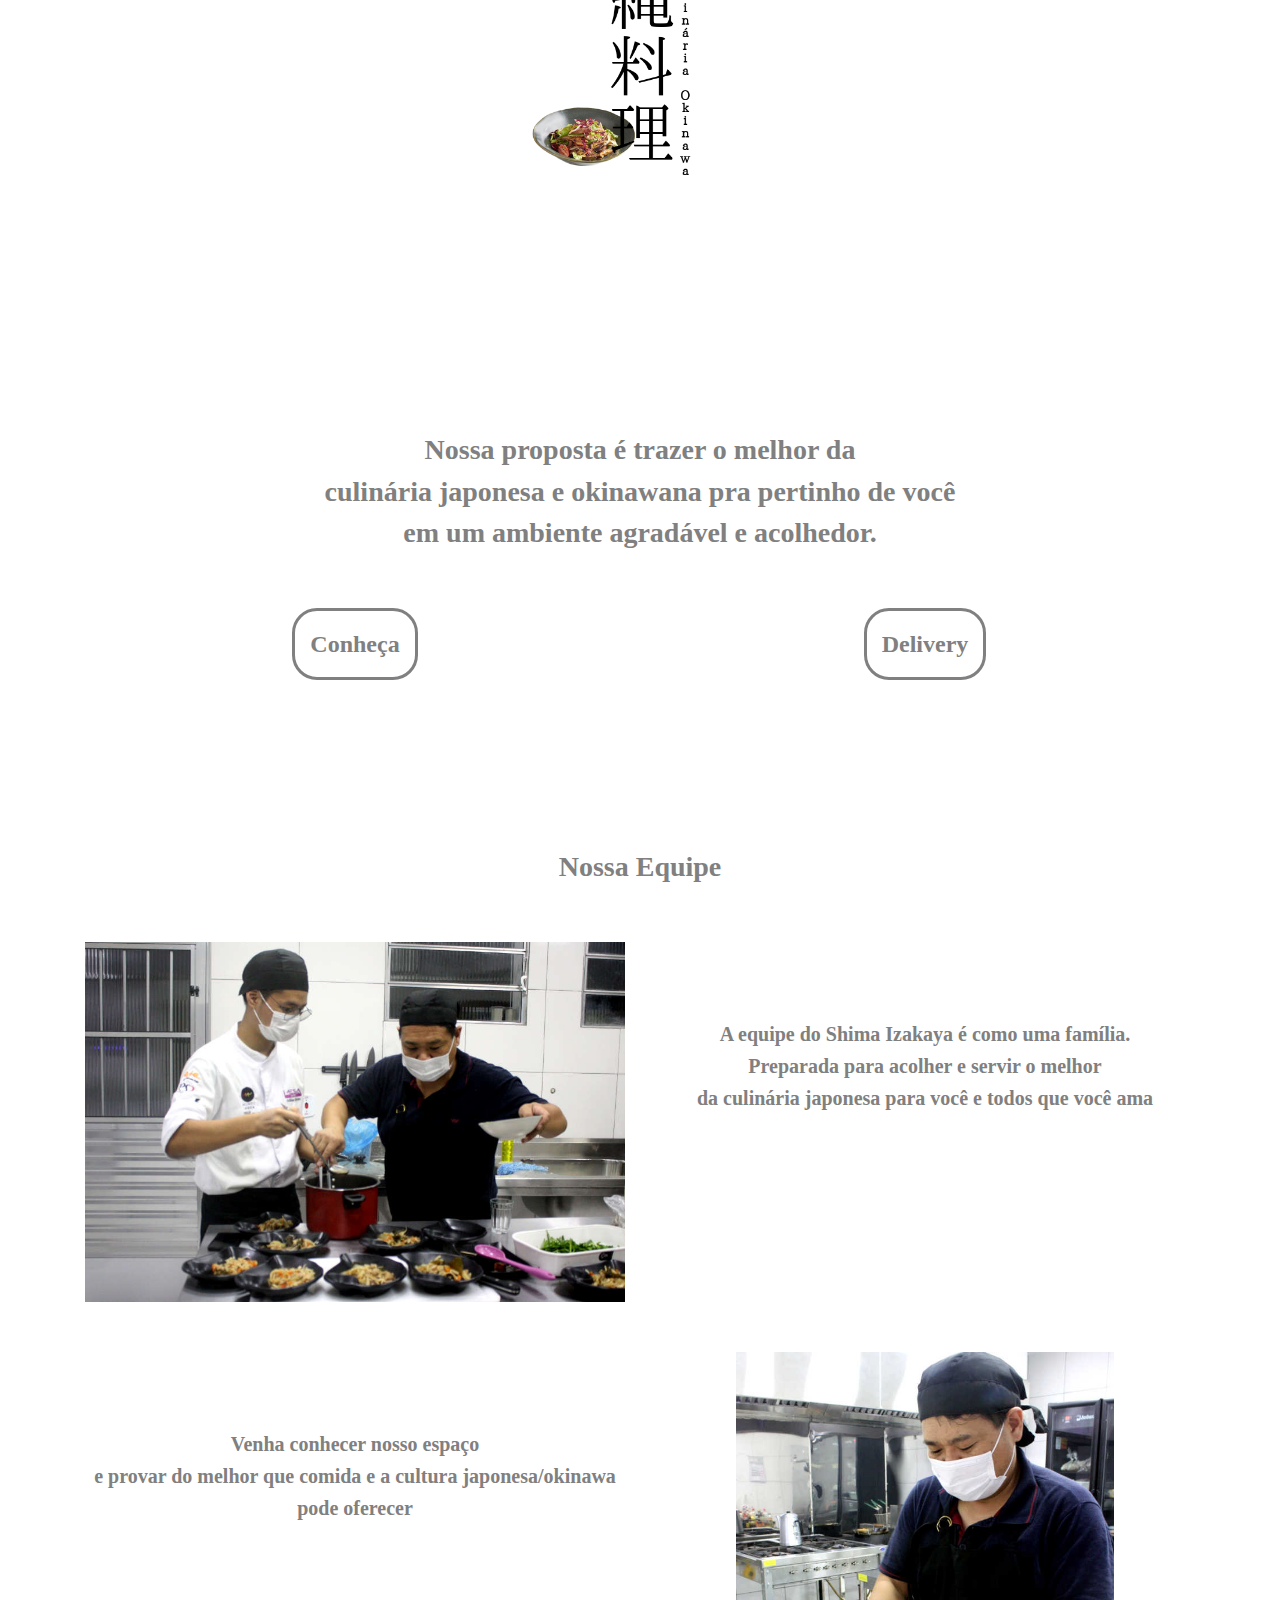
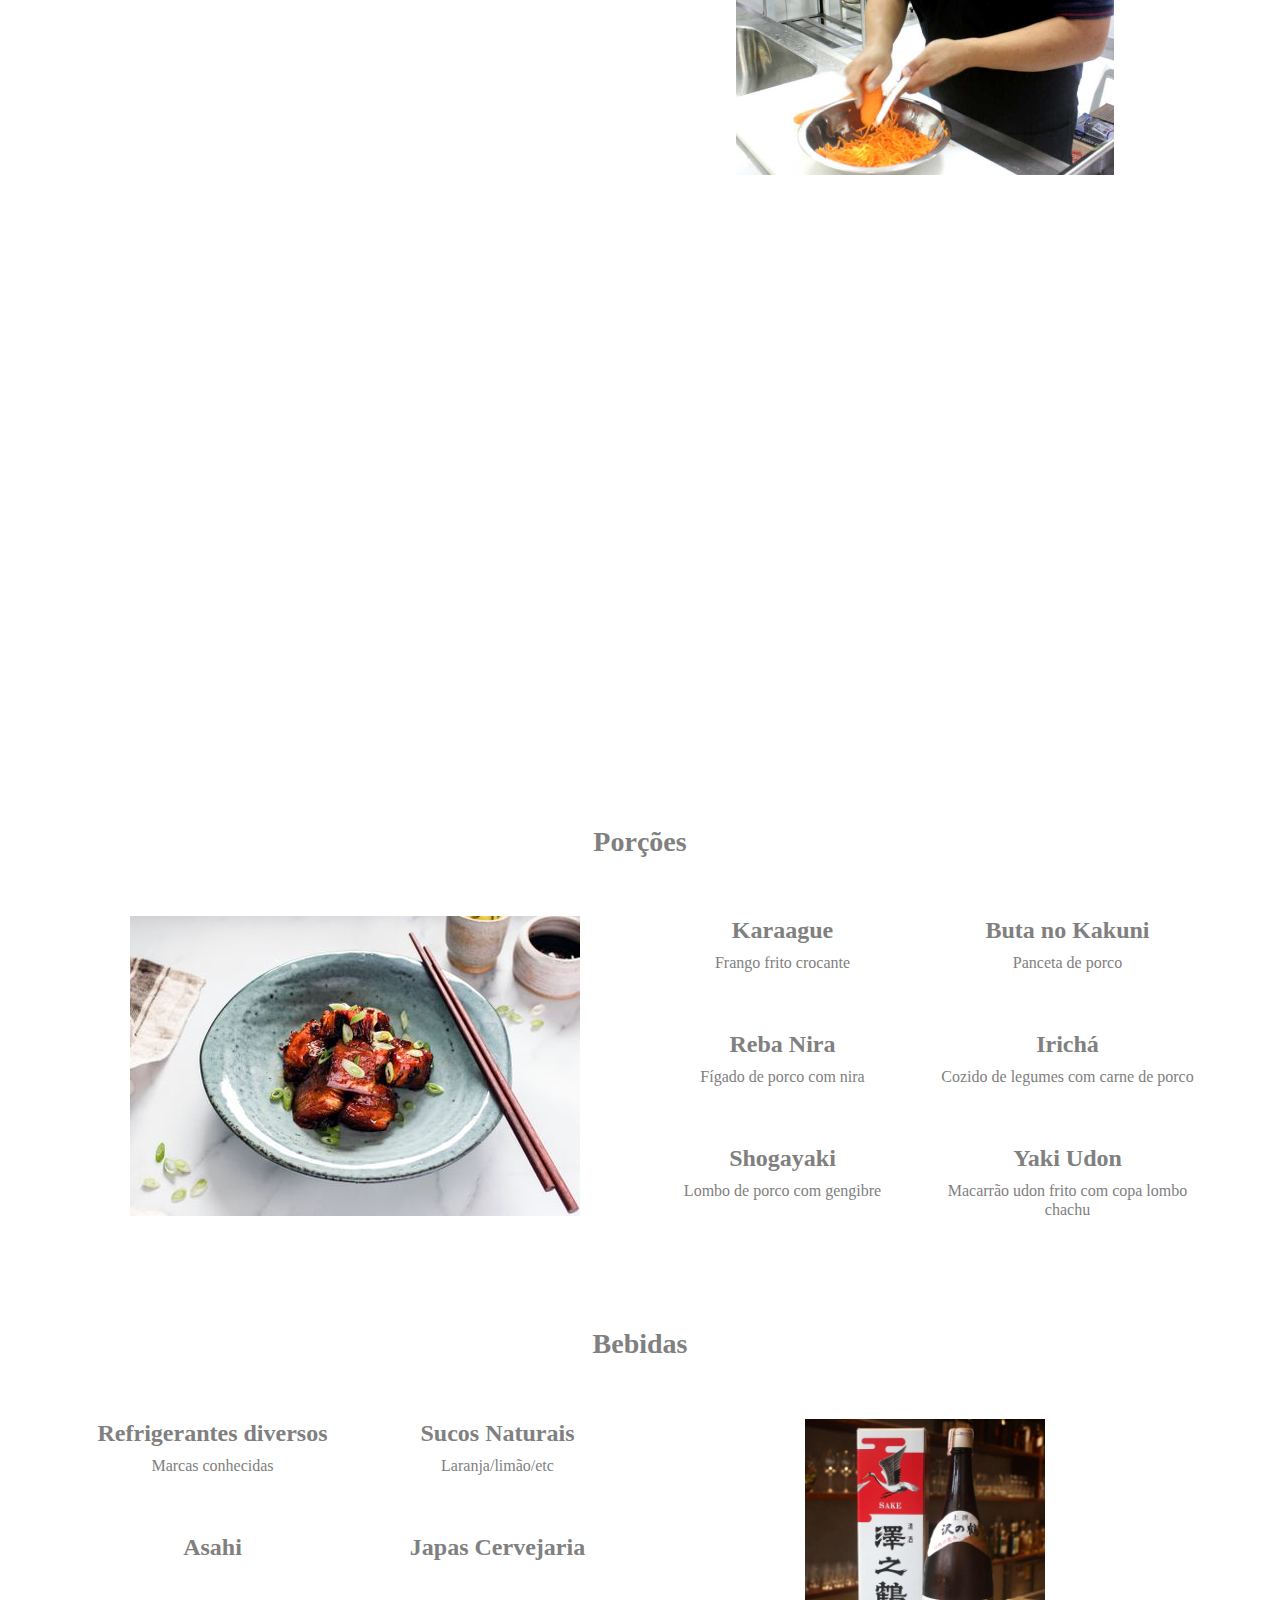
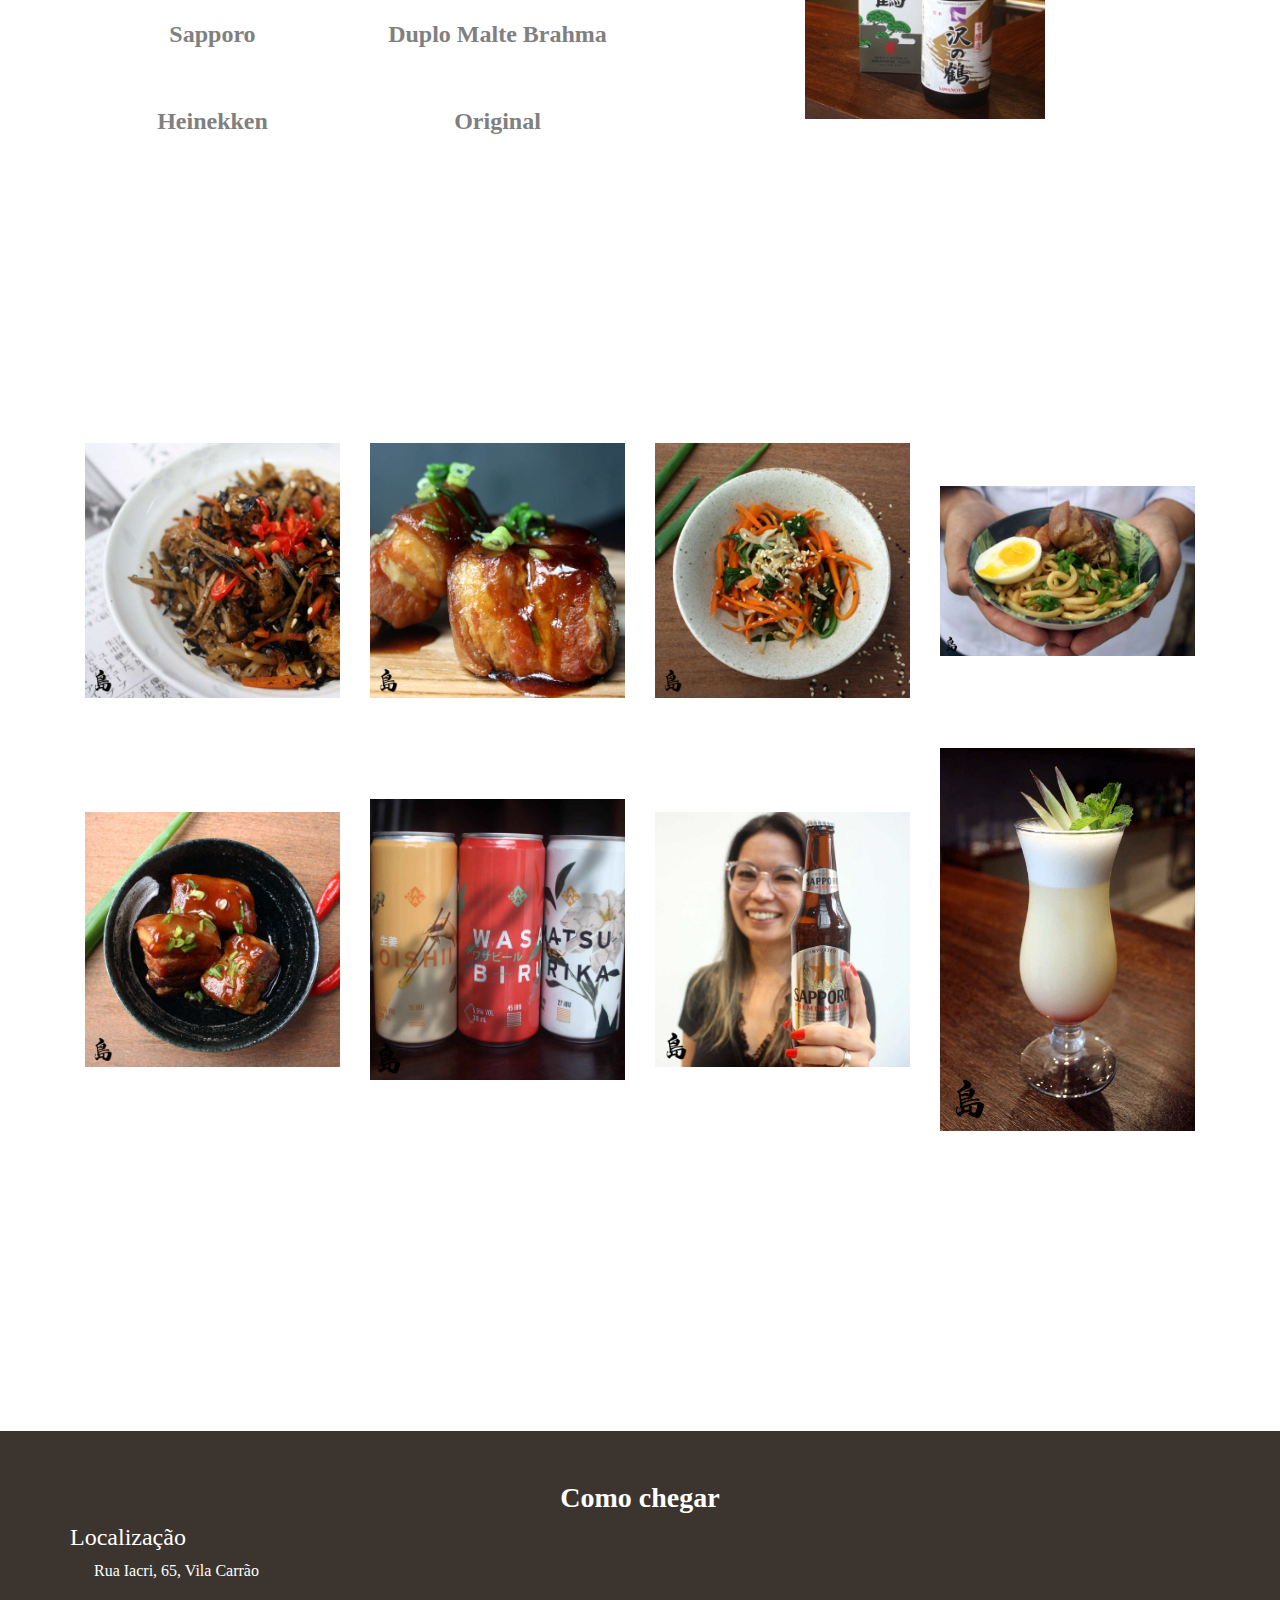
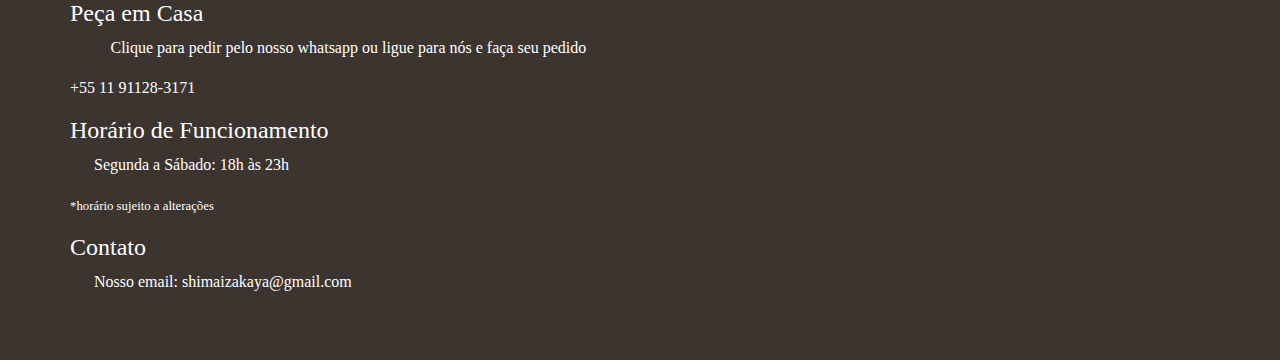
==== commit 5eca749c: "change hours" ====
--- a/index.html
+++ b/index.html
@@ -3,12 +3,13 @@
   <head>
     <meta name="viewport" content="width=device-width, initial-scale=1, shrink-to-fit=no">
     <meta charset="UTF-8">
-    <meta property="og:url"         content="https://shimaizakaya.herokuapp.com/index.html" />
+    <meta property="og:url"         content="https://shimaizakaya.com.br" />
     <meta property="og:type"        content="website" />
     <meta property="og:title"       content="Shima Izakaya" />
     <meta property="og:description" content="O melhor da culinária japonesa e okinawa agora pertinho de você" />
-    <meta property="og:image"       content="https://shimaizakaya.herokuapp.com/assets/images/logo.jpeg" />
+    <meta property="og:image"       content="https://shimaizakaya.com.br/assets/images/logo.jpeg" />
     <title>Shima Izakaya</title>
+    <link rel="icon" href="/assets/images/favicon.png">
     <link rel="stylesheet" href="https://stackpath.bootstrapcdn.com/bootstrap/4.3.1/css/bootstrap.min.css" integrity="sha384-ggOyR0iXCbMQv3Xipma34MD+dH/1fQ784/j6cY/iJTQUOhcWr7x9JvoRxT2MZw1T" crossorigin="anonymous">
     <link rel="stylesheet" href="/assets/css/magnific-popup.css">
     <link rel="stylesheet" href="/assets/css/font-awesome.css">
@@ -105,9 +106,9 @@
         </div>
         <div class="row text-center" style="margin-bottom: 50px;">
           <div class="col-12 col-sm-6 text-center">
-            <h5 style="text-align: center; color: grey; font-weight: bolder; padding-top: 80px;">A equipe do Shima Izakaya é como uma família.</h5>
-            <h5 style="text-align: center; color: grey; font-weight: bolder;">Preparada para acolher e servir o melhor</h5>
-            <h5 style="text-align: center; color: grey; font-weight: bolder;">da culinária japonesa para você e todos que você ama</h5>
+            <h5 style="text-align: center; color: grey; font-weight: bolder; padding-top: 80px;">Venha conhecer nosso espaço</h5>
+            <h5 style="text-align: center; color: grey; font-weight: bolder;">e provar do melhor que comida e a cultura japonesa/okinawa</h5>
+            <h5 style="text-align: center; color: grey; font-weight: bolder;">pode oferecer</h5>
           </div>
           <div class="col-12 col-sm-6 text-center">
             <img src="/assets/images/staff4.jpg" class="img-responsive" style="width: 70%;">
@@ -294,7 +295,7 @@
             </div>
             <div class="row">
               <p class="d-none d-sm-block">&nbsp;&nbsp;&nbsp;&nbsp;&nbsp;&nbsp;</p>
-              <p style="color: white;">Segunda a Sábado: 11h30 às 14h30 / 18h às 22h30</p>
+              <p style="color: white;">Segunda a Sábado: 18h às 23h</p>
             </div>
             <div class="row">
               <p><small style="color: white;">*horário sujeito a alterações</small></p>
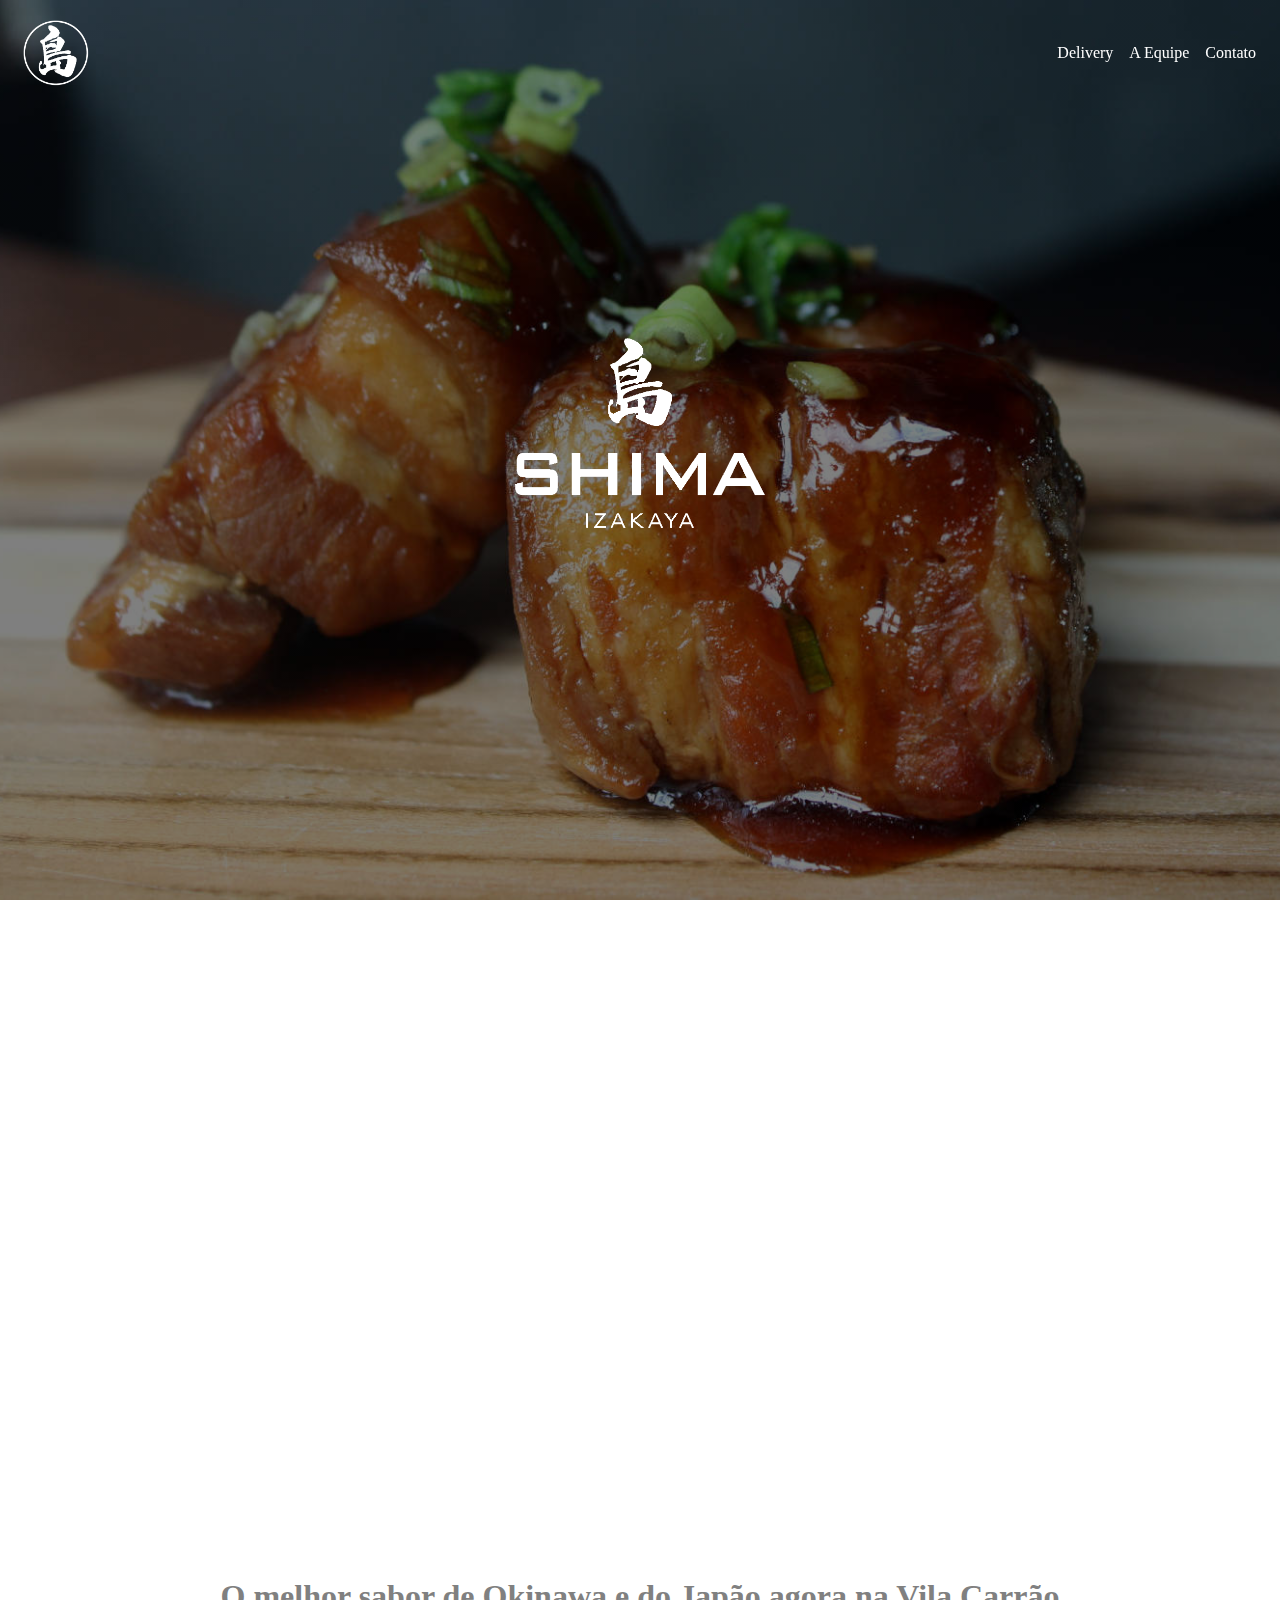
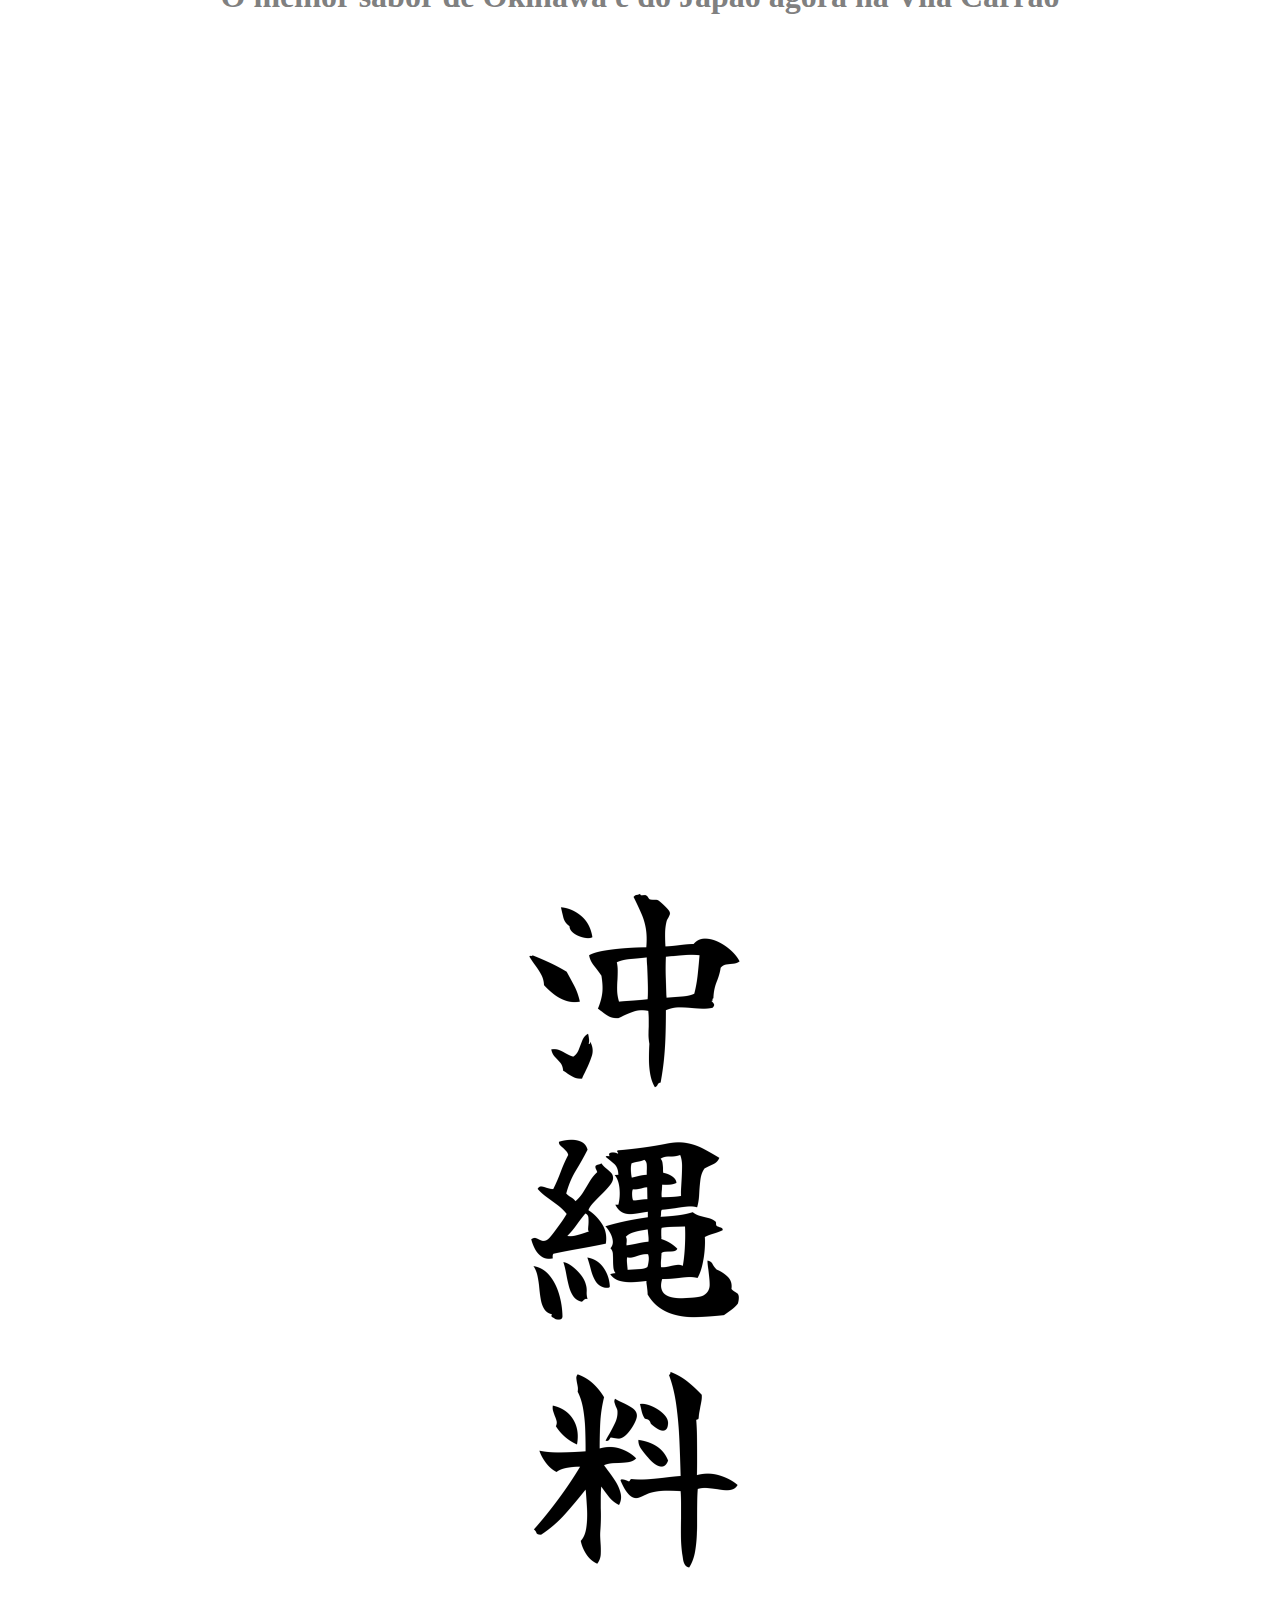
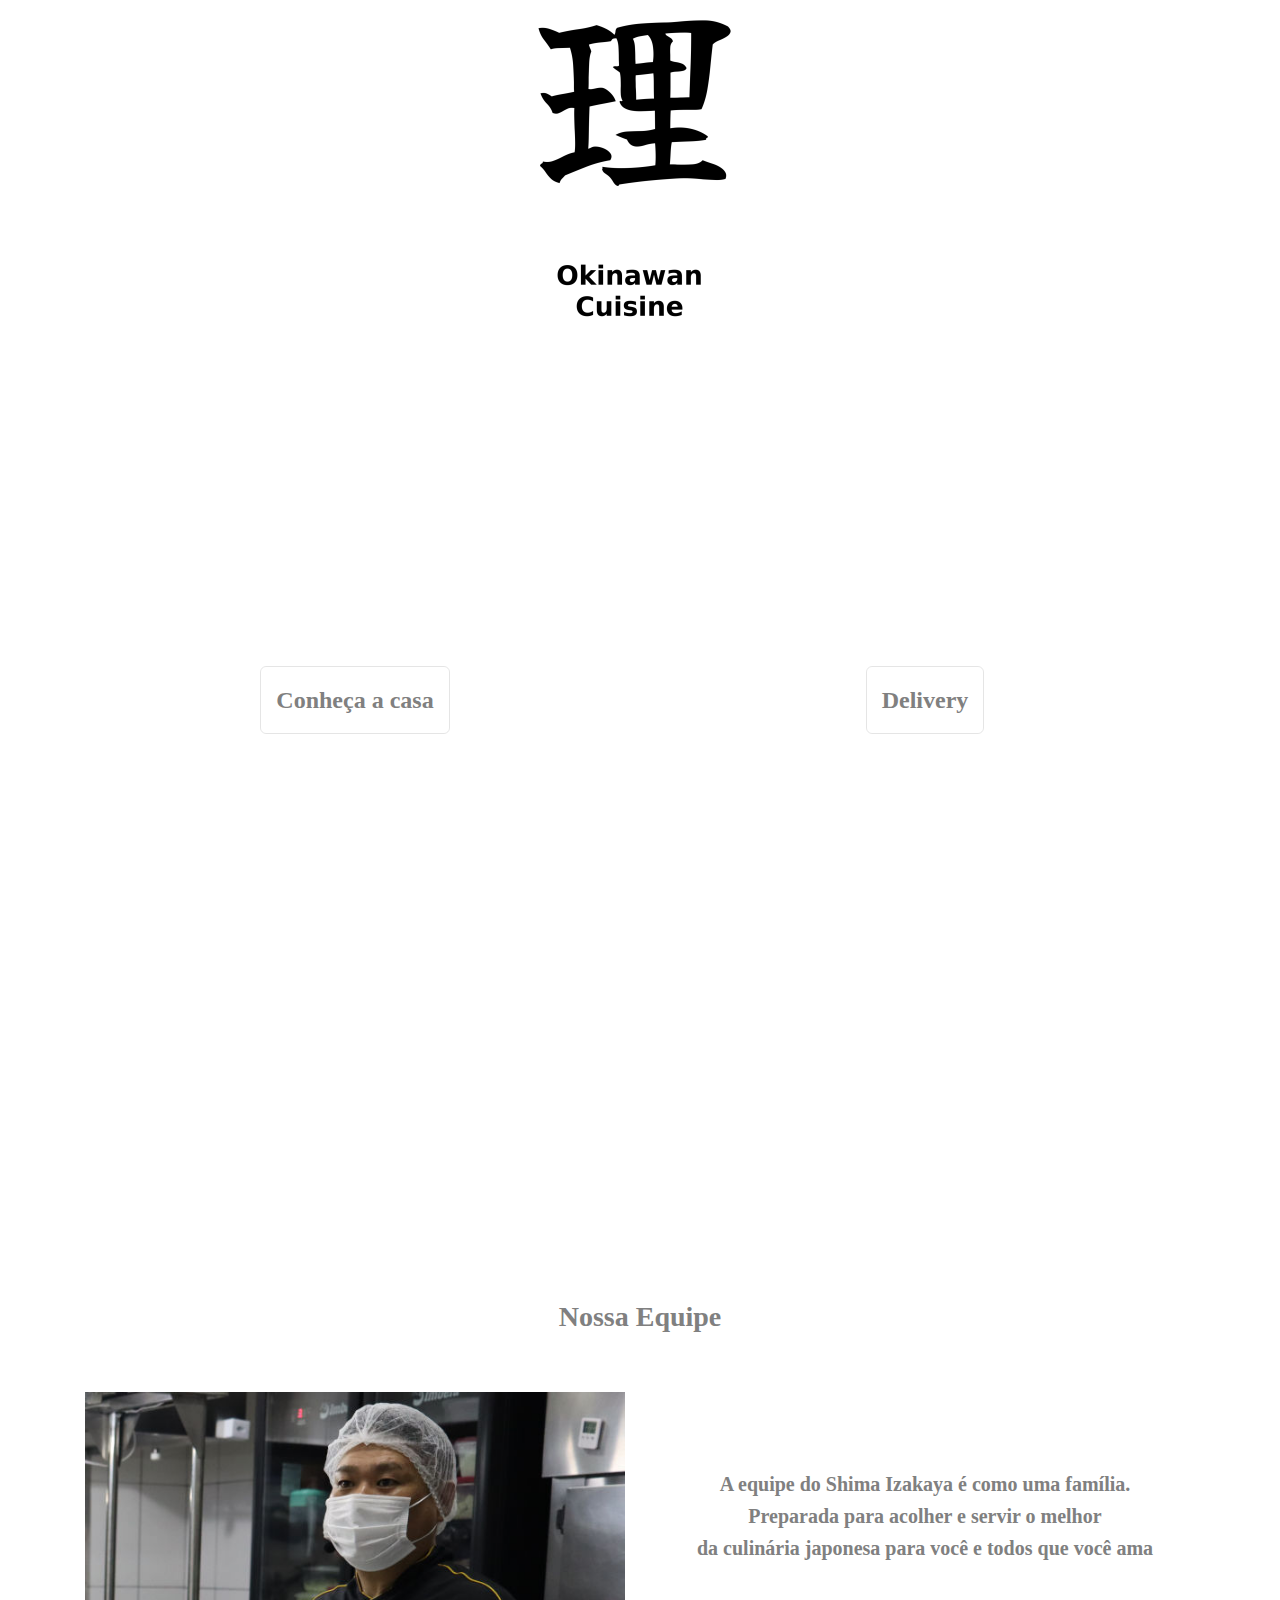
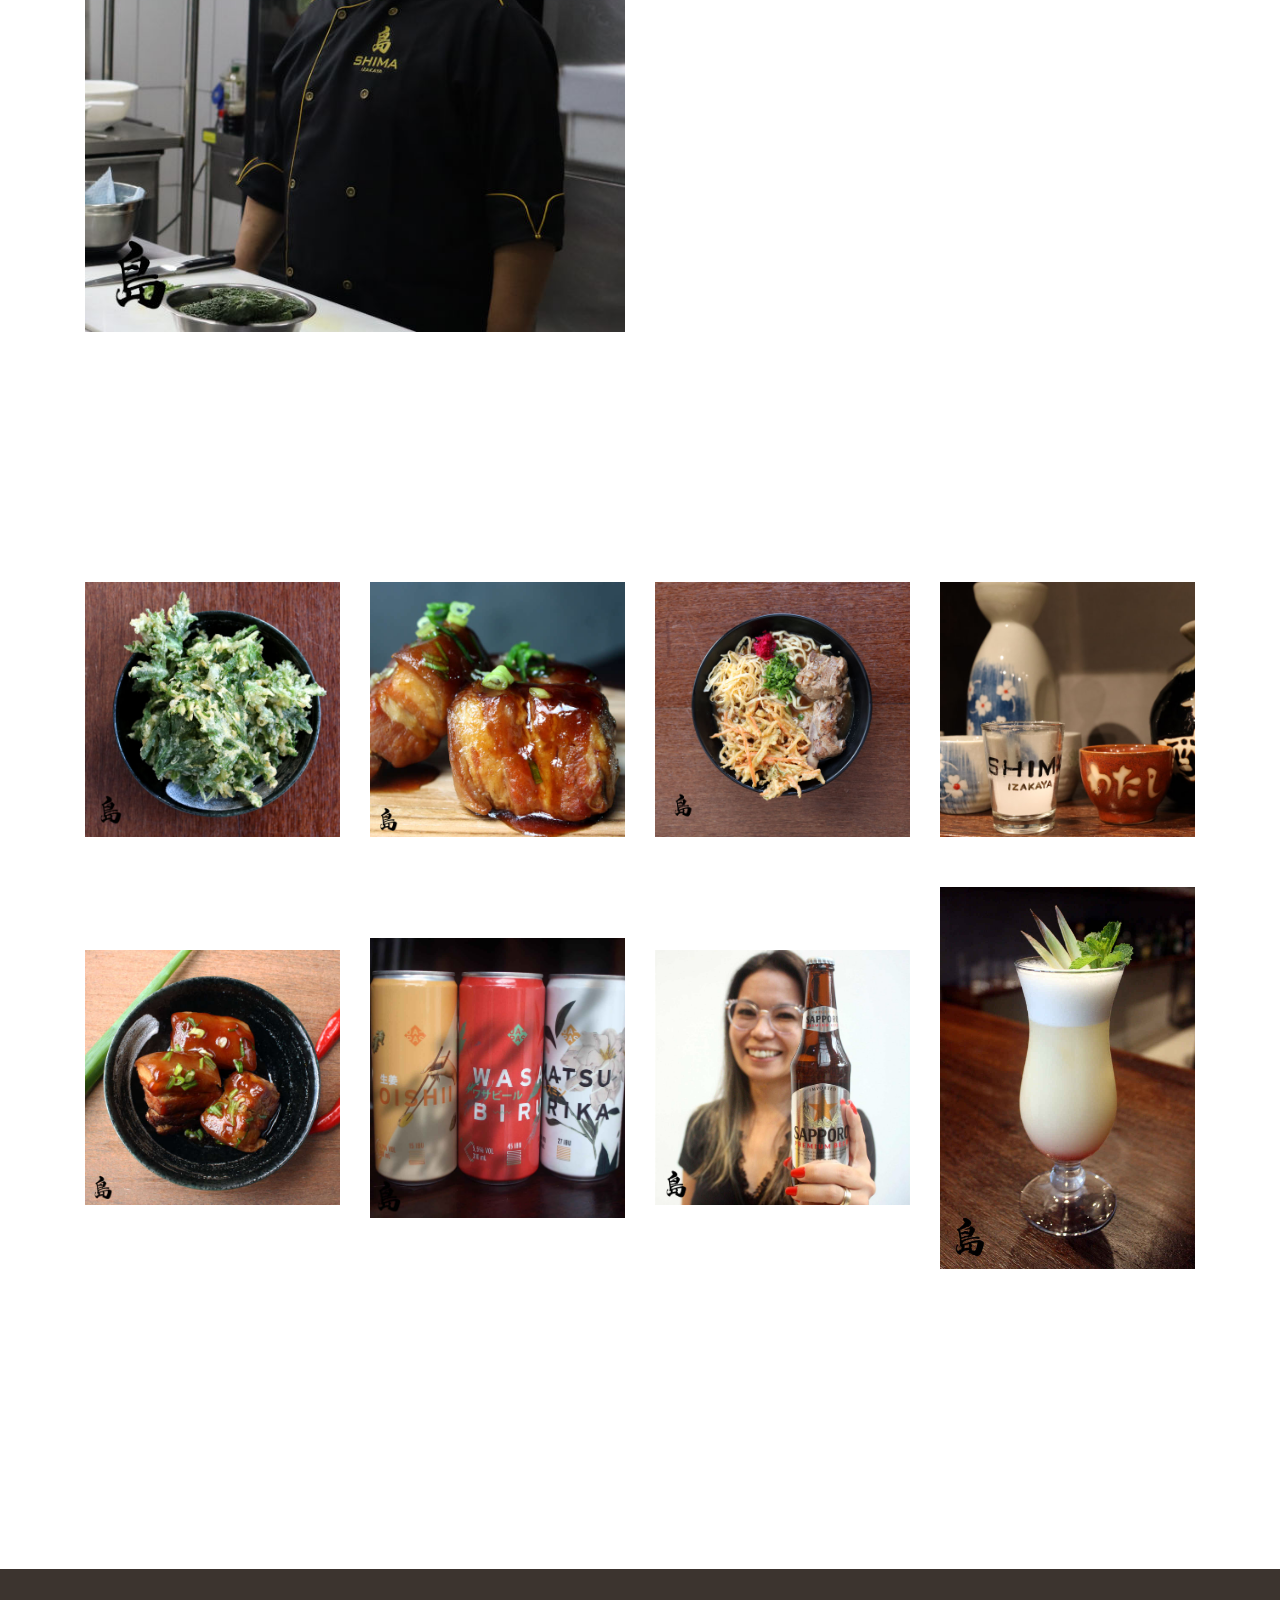
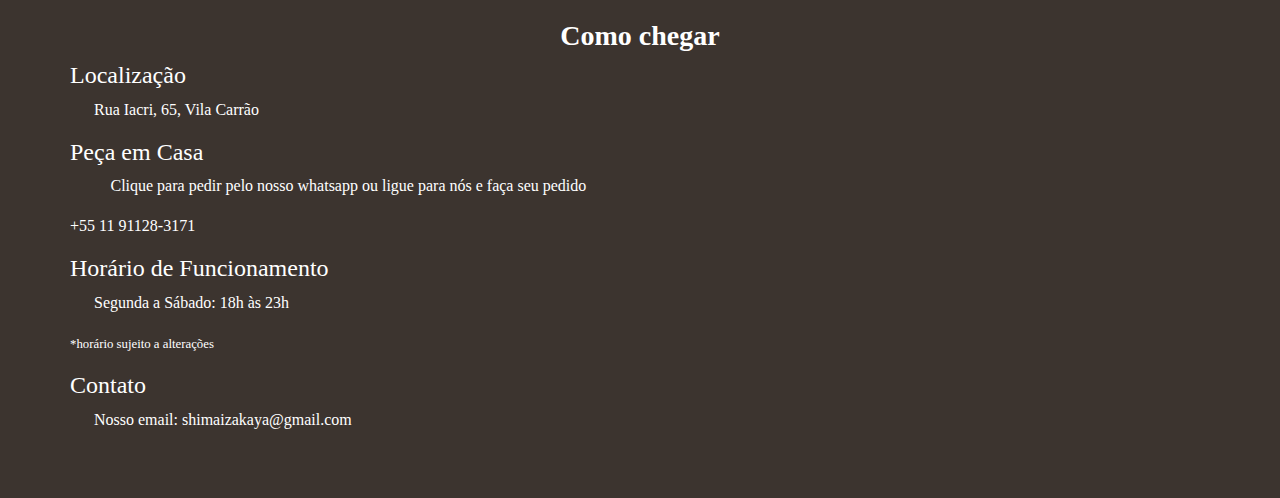
==== commit 951d0a80: "changing a bunch of shit" ====
--- a/index.html
+++ b/index.html
@@ -11,10 +11,10 @@
     <title>Shima Izakaya</title>
     <link rel="icon" href="/assets/images/favicon.png">
     <link rel="stylesheet" href="https://stackpath.bootstrapcdn.com/bootstrap/4.3.1/css/bootstrap.min.css" integrity="sha384-ggOyR0iXCbMQv3Xipma34MD+dH/1fQ784/j6cY/iJTQUOhcWr7x9JvoRxT2MZw1T" crossorigin="anonymous">
-    <link rel="stylesheet" href="/assets/css/magnific-popup.css">
-    <link rel="stylesheet" href="/assets/css/font-awesome.css">
-    <link rel="stylesheet" href="/assets/css/style.css">
-    <link rel="stylesheet" href="/assets/css/index.css">
+    <link rel="stylesheet" href="/assets/css/magnific-popup_20230616230000.css">
+    <link rel="stylesheet" href="/assets/css/font-awesome_20230616230000.css">
+    <link rel="stylesheet" href="/assets/css/style_20230616230000.css">
+    <link rel="stylesheet" href="/assets/css/index_20230616230000.css">
   </head>
   <body>
     <!--Navbar-->
@@ -32,9 +32,6 @@
             <a class="nav-link nav-link-top-menu delivery-button" style="color: white; cursor: pointer;">Delivery</a>
           </li>
           <li class="nav-item">
-            <a class="nav-link nav-link-top-menu menu-button" style="color: white; cursor: pointer">Cardápio</a>
-          </li>
-          <li class="nav-item">
             <a class="nav-link nav-link-top-menu staff-button" style="color: white; cursor: pointer">A Equipe</a>
           </li>
           <li class="nav-item">
@@ -48,39 +45,32 @@
         <img src="assets/images/white_logo.png" style="height: auto; width: 300px;">
       </div>
     </section>
-    <section style="margin-top: 250px; margin-bottom: 250px;">
-      <div class="container">
-        <div class="row">
-          <div class="col">
-            <h3 style="text-align: center; color: grey; font-weight: bolder;">O melhor sabor de Okinawa e do Japão</h3>
-            <h3 style="text-align: center; color: grey; font-weight: bolder;"> agora na Vila Carrão</h3>
-          </div>
-        </div>
-      </div>
-    </section>
-    <section style="margin-bottom: 250px;">
-      <div class="container">
-        <div class="row">
+    <section style="margin-top: 250px; margin-bottom: 250px; height: 100vh;">
+      <div class="container h-100">
+        <div class="row align-items-center h-100">
+          <div class="col mx-auto">
+            <h3 style="text-align: center; color: grey; font-weight: bolder; font-size: xx-large;">O melhor sabor de Okinawa e do Japão agora na Vila Carrão</h3>
+            <h3 style="text-align: center; color: grey; font-weight: bolder; font-size: xx-large;"></h3>
+          </div>
+        </div>
+      </div>
+    </section>
+    <section style="margin-bottom: 250px; height: 100vh;">
+      <div class="container h-100">
+        <div class="row h-100">
           <div class="col-12 text-center">
-            <img src="/assets/images/okinawa_cusine_3.png" class="img-responsive" style="height: auto; width: 100%; max-width: 300px;">
-          </div>
-        </div>
-      </div>
-    </section>
-    <section style="margin-bottom: 150px;">
-      <div class="container">
-        <div class="row" style="margin-bottom: 50px;">
-          <div class="col-12 text-center">
-            <h3 style="text-align: center; color: grey; font-weight: bolder;">Nossa proposta é trazer o melhor da</h3>
-            <h3 style="text-align: center; color: grey; font-weight: bolder;">culinária japonesa e okinawana pra pertinho de você</h3>
-            <h3 style="text-align: center; color: grey; font-weight: bolder;">em um ambiente agradável e acolhedor.</h3>
-          </div>
-        </div>
-        <div class="row">
-          <div class="col-12 col-sm-6 text-center" style="margin-bottom: 20px;">
-            <button class="hook-button contact-button" href="">Conheça</button>
-          </div>
-          <div class="col-12 col-sm-6 text-center" style="margin-bottom: 20px;">
+            <img src="/assets/images/okinawan_cuisine_small.png" class="img-responsive" style="height: auto;">
+          </div>
+        </div>
+      </div>
+    </section>
+    <section style="margin-bottom: 150px; height: 100vh;">
+      <div class="container h-100">
+        <div class="row h-100">
+          <div class="col-12 col-sm-6 text-center" style="margin: auto auto;">
+            <button class="hook-button contact-button" href="">Conheça a casa</button>
+          </div>
+          <div class="col-12 col-sm-6 text-center" style="margin: auto auto;">
             <button class="hook-button delivery-button">Delivery</button>
           </div>
         </div>
@@ -96,7 +86,7 @@
         </div>
         <div class="row text-center" style="margin-bottom: 50px;">
           <div class="col-12 col-sm-6 text-center">
-            <img src="/assets/images/staff3.jpg" class="img-responsive" style="width: 100%;">
+            <img src="/assets/images/staff5.jpg" class="img-responsive" style="width: 100%;">
           </div>
           <div class="col-12 col-sm-6 text-center">
             <h5 style="text-align: center; color: grey; font-weight: bolder; padding-top: 80px;">A equipe do Shima Izakaya é como uma família.</h5>
@@ -104,119 +94,6 @@
             <h5 style="text-align: center; color: grey; font-weight: bolder;">da culinária japonesa para você e todos que você ama</h5>
           </div>
         </div>
-        <div class="row text-center" style="margin-bottom: 50px;">
-          <div class="col-12 col-sm-6 text-center">
-            <h5 style="text-align: center; color: grey; font-weight: bolder; padding-top: 80px;">Venha conhecer nosso espaço</h5>
-            <h5 style="text-align: center; color: grey; font-weight: bolder;">e provar do melhor que comida e a cultura japonesa/okinawa</h5>
-            <h5 style="text-align: center; color: grey; font-weight: bolder;">pode oferecer</h5>
-          </div>
-          <div class="col-12 col-sm-6 text-center">
-            <img src="/assets/images/staff4.jpg" class="img-responsive" style="width: 70%;">
-          </div>
-        </div>
-      </div>
-    </section>
-
-    <section id="menuSection" style="margin-bottom: 250px;">
-      <div class="hero-food-menu text-center" style="height: auto; min-height: 300px;">
-        <h2 class="" style="color: white; justify-content: center; text-align: center; font-weight: bolder;">Cardápio</h2>
-      </div>
-      <div class="container" style="margin-top: 100px; margin-bottom: 100px;">
-        <div class="row text-center" style="margin-bottom: 50px;">
-          <div class="col-12 text-center">
-            <h3 style="text-align: center; color: grey; font-weight: bolder;">Porções</h3>
-          </div>
-        </div>
-        <div class="row text-center" style="margin-bottom: 50px;">
-          <div class="col-lg-6 d-none d-lg-block text-center">
-            <img src="/assets/images/kakuni.jpg" class="img-responsive" style="height: 300px; width: auto; max-height: 300px;">
-          </div>
-          <div class="col-12 col-sm-12 col-md-12 col-lg-6 text-center">
-            <div class="row" style="margin-bottom: 50px;">
-              <div class="col-6">
-                <h4 style="text-align: center; color: grey; font-weight: bolder;">Karaague</h4>
-                <h6 style="text-align: center; color: grey;">Frango frito crocante</h6>
-              </div>
-              <div class="col-6">
-                <h4 style="text-align: center; color: grey; font-weight: bolder;">Buta no Kakuni</h4>
-                <h6 style="text-align: center; color: grey;">Panceta de porco</h6>
-              </div>
-            </div>
-            <div class="row" style="margin-bottom: 50px;">
-              <div class="col-6">
-                <h4 style="text-align: center; color: grey; font-weight: bolder;">Reba Nira</h4>
-                <h6 style="text-align: center; color: grey;">Fígado de porco com nira</h6>
-              </div>
-              <div class="col-6">
-                <h4 style="text-align: center; color: grey; font-weight: bolder;">Irichá</h4>
-                <h6 style="text-align: center; color: grey;">Cozido de legumes com carne de porco</h6>
-              </div>
-            </div>
-            <div class="row" style="margin-bottom: 50px;">
-              <div class="col-6">
-                <h4 style="text-align: center; color: grey; font-weight: bolder;">Shogayaki</h4>
-                <h6 style="text-align: center; color: grey;">Lombo de porco com gengibre</h6>
-              </div>
-              <div class="col-6">
-                <h4 style="text-align: center; color: grey; font-weight: bolder;">Yaki Udon</h4>
-                <h6 style="text-align: center; color: grey;">Macarrão udon frito com copa lombo chachu</h6>
-              </div>
-            </div>
-          </div>
-        </div>
-        <div class="row text-center" style="margin-bottom: 50px;">
-          <div class="col-12 text-center">
-            <h3 style="text-align: center; color: grey; font-weight: bolder;">Bebidas</h3>
-          </div>
-        </div>
-        <div class="row text-center" style="margin-bottom: 50px;">
-          <div class="col-12 col-sm-12 col-md-12 col-lg-6 text-center">
-            <div class="row" style="margin-bottom: 50px;">
-              <div class="col-6">
-                <h4 style="text-align: center; color: grey; font-weight: bolder;">Refrigerantes diversos</h4>
-                <h6 style="text-align: center; color: grey;">Marcas conhecidas</h6>
-              </div>
-              <div class="col-6">
-                <h4 style="text-align: center; color: grey; font-weight: bolder;">Sucos Naturais</h4>
-                <h6 style="text-align: center; color: grey;">Laranja/limão/etc</h6>
-              </div>
-            </div>
-            <div class="row" style="margin-bottom: 50px;">
-              <div class="col-6">
-                <h4 style="text-align: center; color: grey; font-weight: bolder;">Asahi</h4>
-                <h6 style="text-align: center; color: grey;"></h6>
-              </div>
-              <div class="col-6">
-                <h4 style="text-align: center; color: grey; font-weight: bolder;">Japas Cervejaria</h4>
-                <h6 style="text-align: center; color: grey;"></h6>
-              </div>
-            </div>
-            <div class="row" style="margin-bottom: 50px;">
-              <div class="col-6">
-                <h4 style="text-align: center; color: grey; font-weight: bolder;">Sapporo</h4>
-                <h6 style="text-align: center; color: grey;"></h6>
-              </div>
-              <div class="col-6">
-                <h4 style="text-align: center; color: grey; font-weight: bolder;">Duplo Malte Brahma</h4>
-                <h6 style="text-align: center; color: grey;"></h6>
-              </div>
-            </div>
-            <div class="row" style="margin-bottom: 50px;">
-              <div class="col-6">
-                <h4 style="text-align: center; color: grey; font-weight: bolder;">Heinekken</h4>
-                <h6 style="text-align: center; color: grey;"></h6>
-              </div>
-              <div class="col-6">
-                <h4 style="text-align: center; color: grey; font-weight: bolder;">Original</h4>
-                <h6 style="text-align: center; color: grey;"></h6>
-              </div>
-            </div>
-
-          </div>
-          <div class="col-lg-6 d-none d-lg-block text-center">
-            <img src="/assets/images/drink_1.jpg" class="img-responsive" style="height: 300px; width: auto; max-height: 300px;">
-          </div>
-        </div>
       </div>
     </section>
 
@@ -224,8 +101,8 @@
       <div class="container">
         <div class="row text-center">
           <div class="col-12 col-sm-3 text-center my-auto">
-            <a href="/assets/images/plate1.jpg">
-              <img class="img-responsive" style="width: 100%; height: auto; margin-bottom: 50px;" src="/assets/images/plate1.jpg">
+            <a href="/assets/images/plate9.jpg">
+              <img class="img-responsive" style="width: 100%; height: auto; margin-bottom: 50px;" src="/assets/images/plate9.jpg">
             </a>
           </div>
           <div class="col-12 col-sm-3 text-center my-auto">
@@ -234,13 +111,13 @@
             </a>
           </div>
           <div class="col-12 col-sm-3 text-center my-auto">
-            <a href="/assets/images/plate3.jpg">
-              <img class="img-responsive" style="width: 100%; height: auto; margin-bottom: 50px;" src="/assets/images/plate3.jpg">
-            </a>
-          </div>
-          <div class="col-12 col-sm-3 text-center my-auto">
-            <a href="/assets/images/plate4.jpg">
-              <img class="img-responsive" style="width: 100%; height: auto; margin-bottom: 50px;" src="/assets/images/plate4.jpg">
+            <a href="/assets/images/plate10.jpg">
+              <img class="img-responsive" style="width: 100%; height: auto; margin-bottom: 50px;" src="/assets/images/plate10.jpg">
+            </a>
+          </div>
+          <div class="col-12 col-sm-3 text-center my-auto">
+            <a href="/assets/images/plate12.jpg">
+              <img class="img-responsive" style="width: 100%; height: auto; margin-bottom: 50px;" src="/assets/images/plate12.jpg">
             </a>
           </div>
         </div>
@@ -321,7 +198,7 @@
     crossorigin="anonymous"></script>
   <script src="https://cdnjs.cloudflare.com/ajax/libs/popper.js/1.14.7/umd/popper.min.js" integrity="sha384-UO2eT0CpHqdSJQ6hJty5KVphtPhzWj9WO1clHTMGa3JDZwrnQq4sF86dIHNDz0W1" crossorigin="anonymous"></script>
   <script src="https://stackpath.bootstrapcdn.com/bootstrap/4.3.1/js/bootstrap.min.js" integrity="sha384-JjSmVgyd0p3pXB1rRibZUAYoIIy6OrQ6VrjIEaFf/nJGzIxFDsf4x0xIM+B07jRM" crossorigin="anonymous"></script>
-  <script src="/assets/js/jquery.magnific-popup.js"></script>
-  <script src="/assets/js/menu.js"></script>
-  <script src="/assets/js/index.js"></script>
+  <script src="/assets/js/jquery.magnific-popup_20230616230000.js"></script>
+  <script src="/assets/js/menu_20230616230000.js"></script>
+  <script src="/assets/js/index_20230616230000.js"></script>
 </html>
--- a/assets/css/style_20230616230000.css
+++ b/assets/css/style_20230616230000.css
@@ -0,0 +1,45 @@
+@font-face {
+  font-family: "bankgothic-medium";
+  src: url(/assets/fonts/bankgothic_medium.ttf);
+}
+/* * {
+font-family: "Name of your font";
+}*/
+
+body {
+  margin: 0;
+  font-family: "bankgothic medium"
+}
+
+.hero {
+  width: auto;
+  height: 100vh;
+  display: flex;
+  justify-content: center;
+  align-items: center;
+  text-align: center;
+  color: #fff;
+  background: no-repeat center center;
+  background-size: cover;
+}
+
+.hero h1 {
+  font-size: 5em;
+  margin-top: 0;
+  margin-bottom: .5em
+}
+
+.hero .btn {
+  display: block;
+  width: 200px;
+  padding: 1em;
+  margin-top: 50px;
+  margin-left: auto;
+  margin-right: auto;
+  color: #fff;
+  text-decoration: none;
+  font-size: 1.5em;
+  border: 3px solid #fff;
+  border-radius: 20px;
+  background-color: rgba(147, 112, 219, .8)
+}
--- a/assets/css/index_20230616230000.css
+++ b/assets/css/index_20230616230000.css
@@ -0,0 +1,31 @@
+.hero-index {
+  background-image: linear-gradient(rgba(0, 0, 0, 0.5), rgba(0, 0, 0, 0.5)), url('/assets/images/3a.jpg');
+  /*background-image: linear-gradient(rgba(0, 0, 0, 0.5), rgba(0, 0, 0, 0.5)), url('/assets/images/hero_index_2_1_1_1.jpg');*/
+  /*<span>Photo by <a href="https://unsplash.com/@thecreativv?utm_source=unsplash&amp;utm_medium=referral&amp;utm_content=creditCopyText">The Creativv</a> on <a href="https://unsplash.com/s/photos/japanese-food?utm_source=unsplash&amp;utm_medium=referral&amp;utm_content=creditCopyText">Unsplash</a></span>*/
+}
+
+.hero-food-menu {
+  justify-content: center;
+  align-items: center;
+  text-align: center;
+  display: flex;
+  background: no-repeat center center fixed; 
+  /*-webkit-background-size: cover;
+  -moz-background-size: cover;
+  -o-background-size: cover;
+  background-size: cover;*/
+  background-image: linear-gradient(rgba(0, 0, 0, 0.5), rgba(0, 0, 0, 0.5)), url('/assets/images/hero_index_2_1_1_1.jpg');
+}
+
+.hook-button {
+  border: solid;
+  font-family: "bankgothic medium";
+  color: grey;
+  font-weight: bolder;
+  background: transparent;
+  font-size: x-large;
+  padding: 15px 15px 15px 15px;
+  cursor: pointer;
+  border: 1px solid rgba(0,0,0,.1);
+  border-radius: 0.25em;
+}
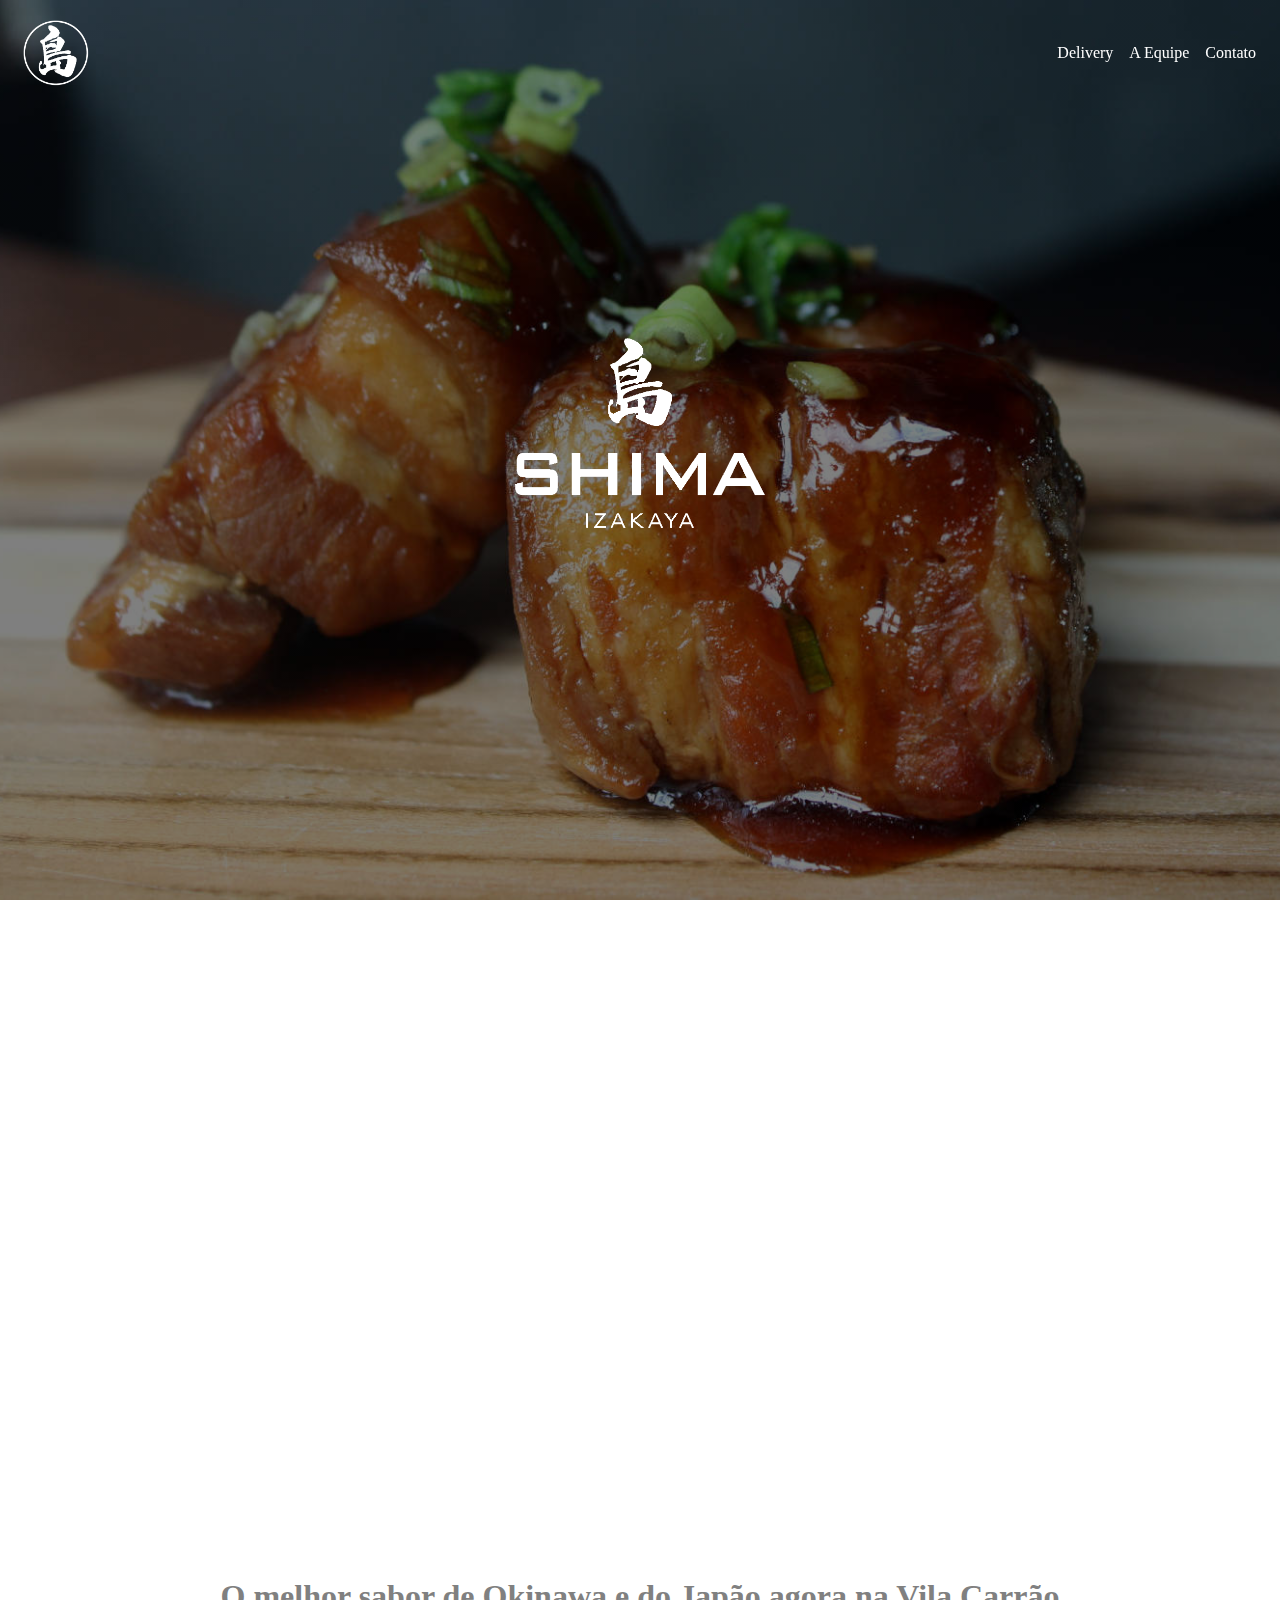
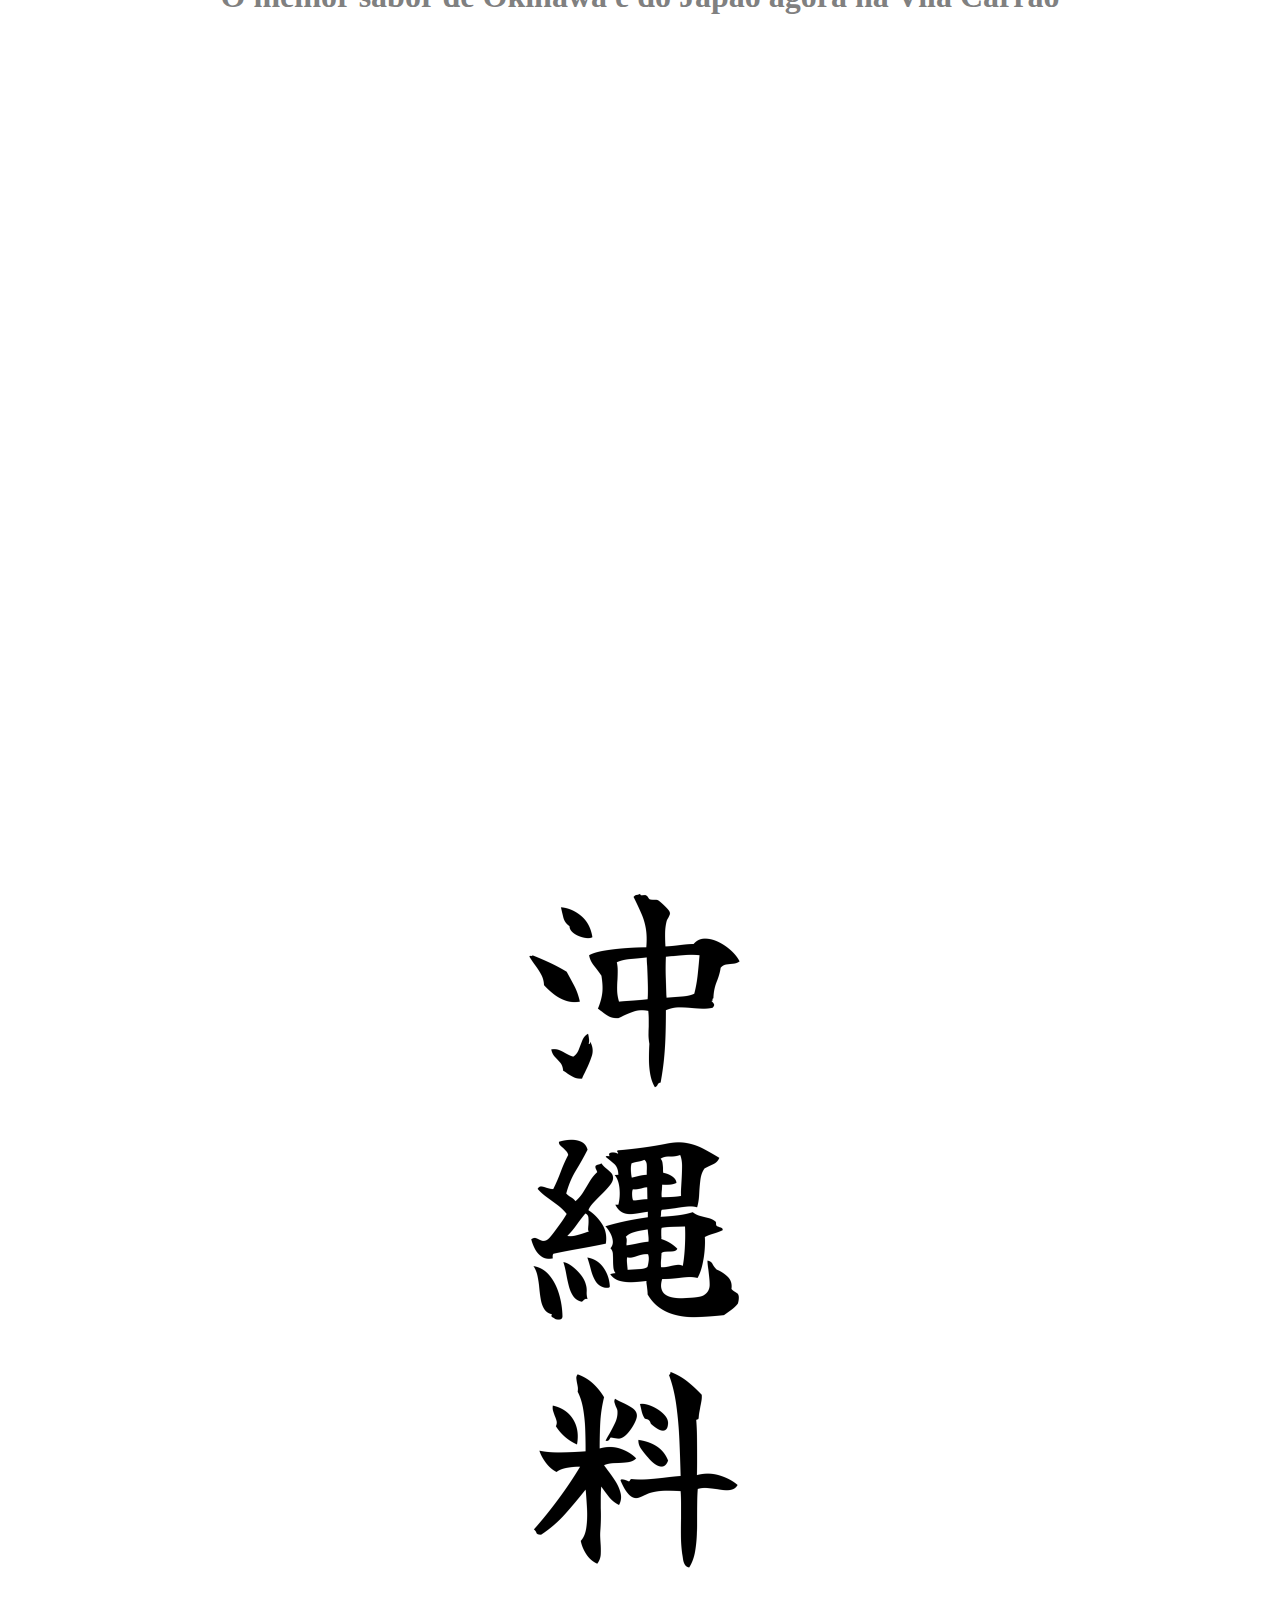
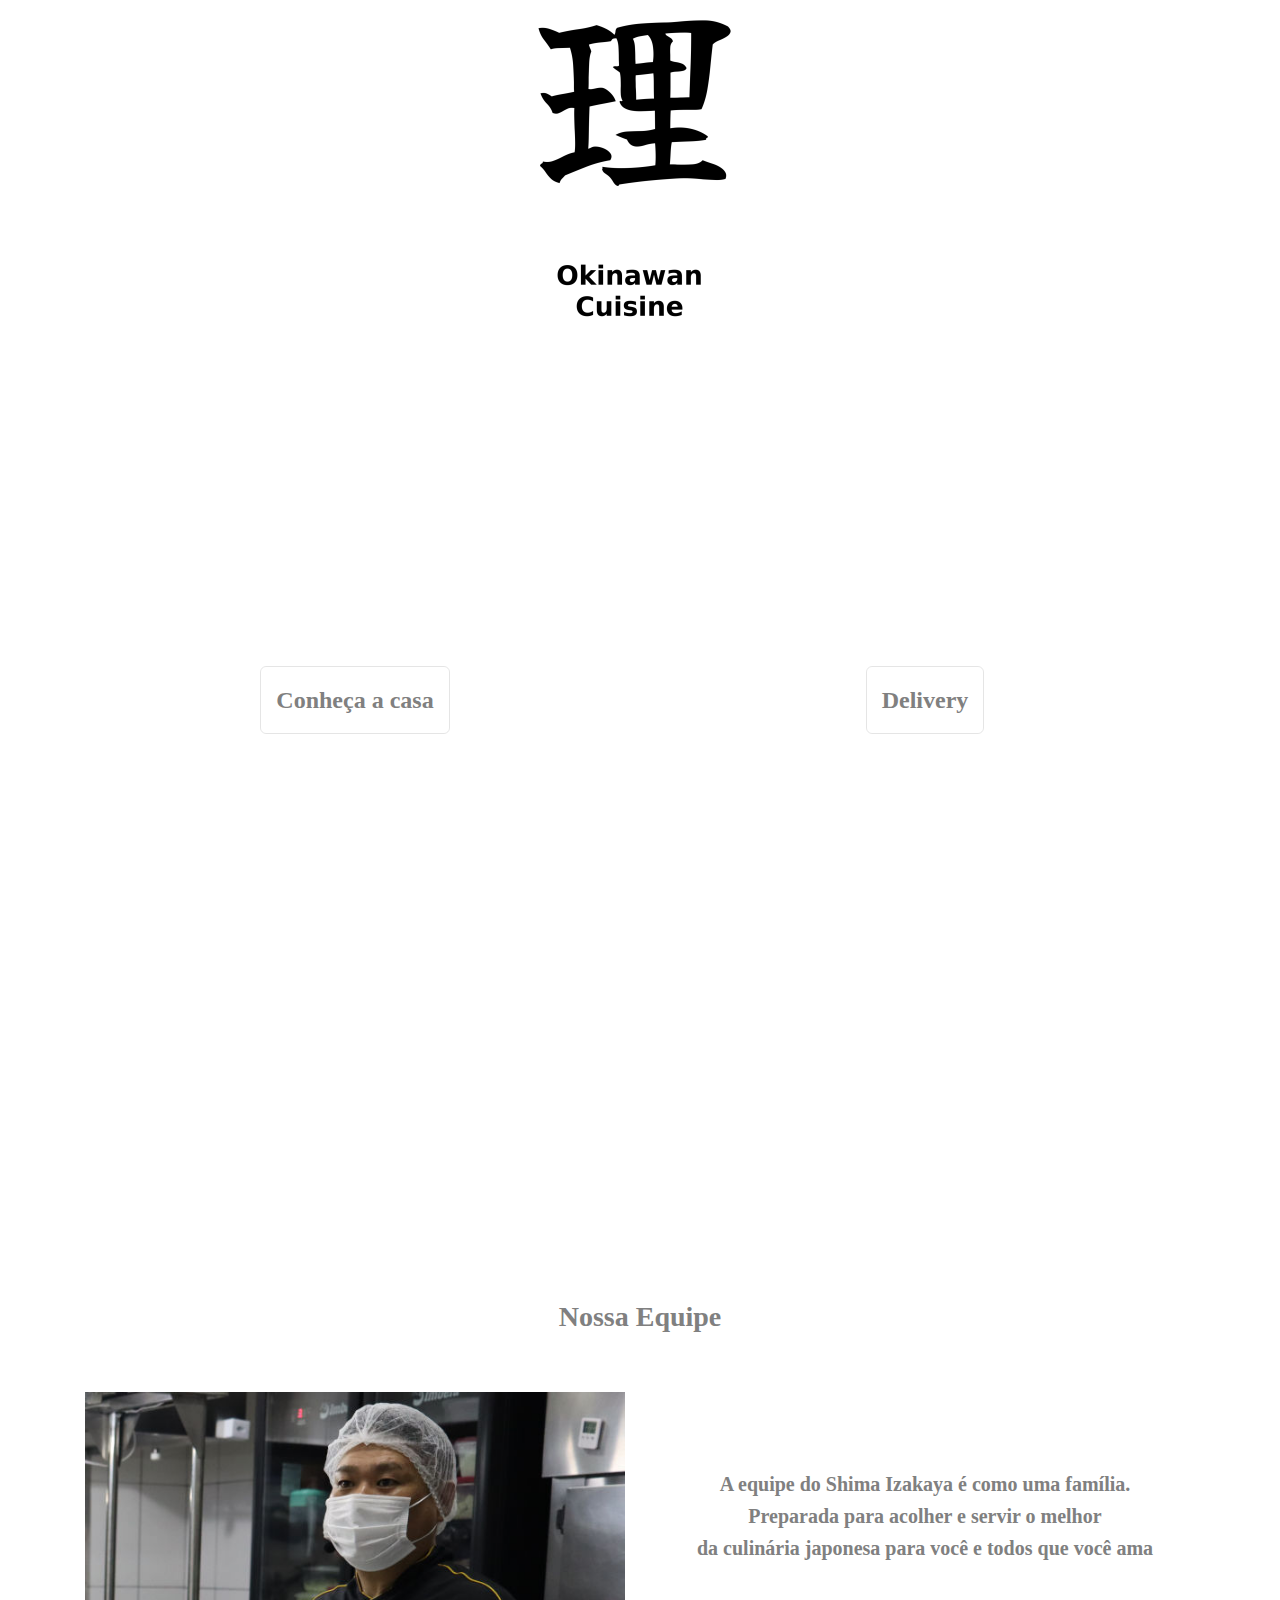
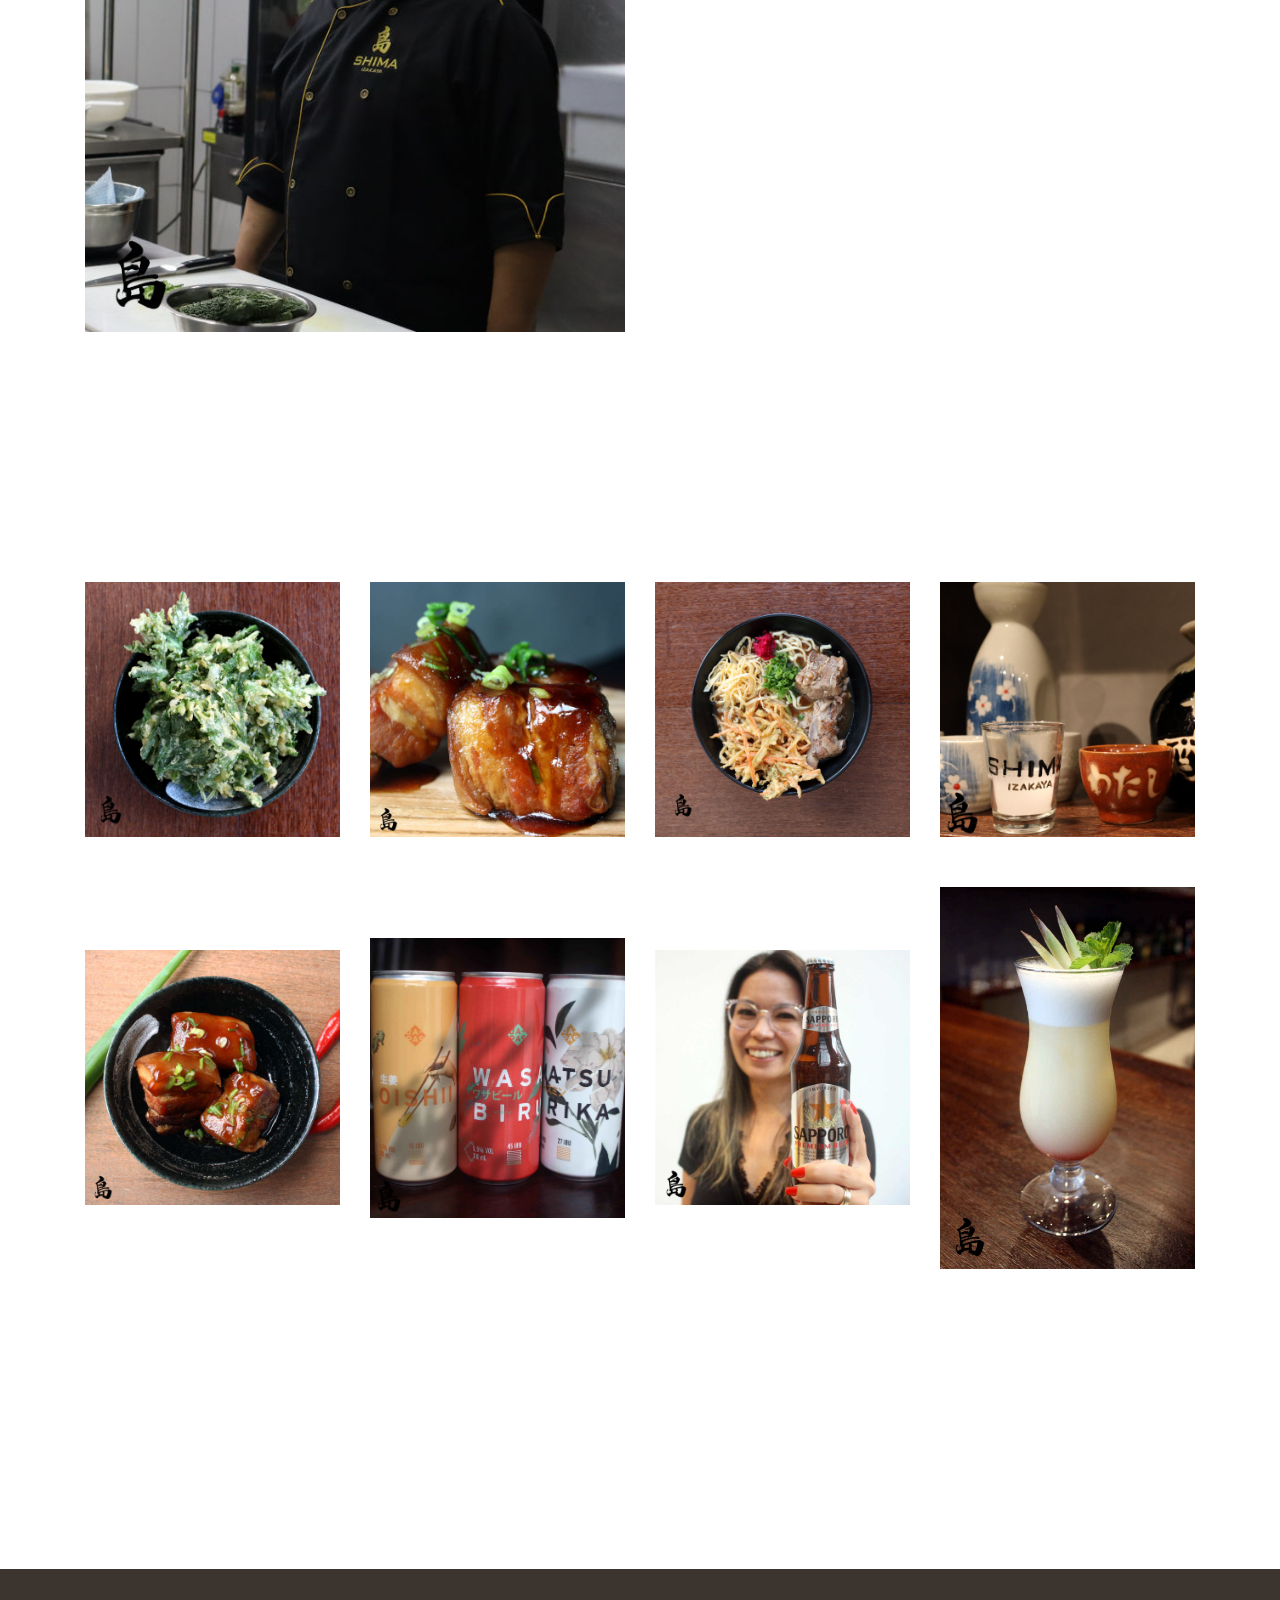
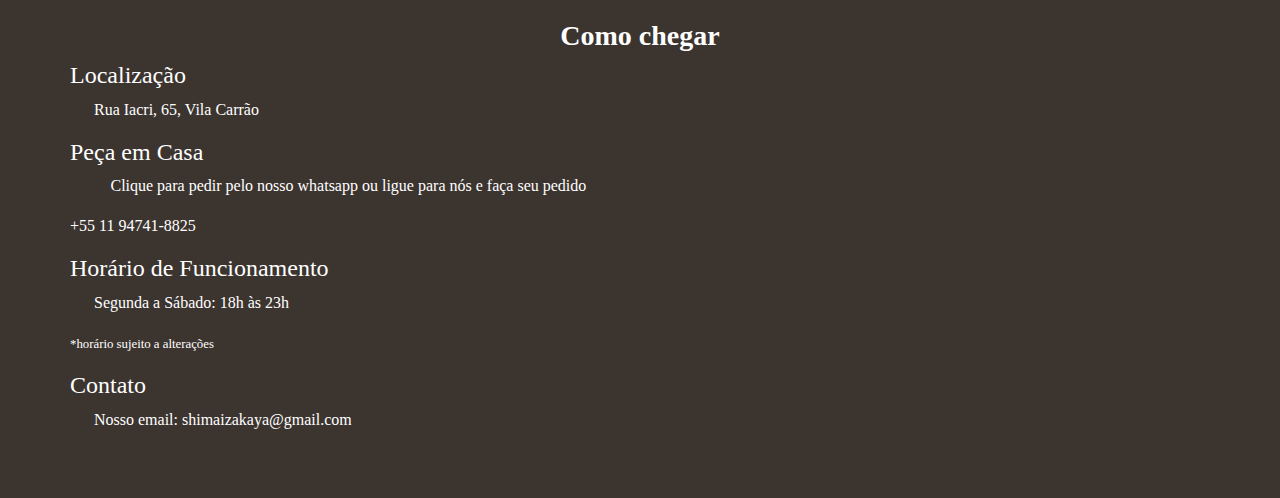
==== commit 11555ec3: "remove unused pictures" ====
--- a/index.html
+++ b/index.html
@@ -59,7 +59,7 @@
       <div class="container h-100">
         <div class="row h-100">
           <div class="col-12 text-center">
-            <img src="/assets/images/okinawan_cuisine_small.png" class="img-responsive" style="height: auto;">
+            <img src="/assets/images/okinawan_cuisine_small.png" class="img-responsive" style="height: auto; max-width: 100%;">
           </div>
         </div>
       </div>
@@ -165,7 +165,7 @@
               <p class="d-none d-sm-block">&nbsp;&nbsp;&nbsp;&nbsp;&nbsp;&nbsp;</p>
               <p class="delivery-button" style="color: white; cursor: pointer;"><i class="fa fa-whatsapp" aria-hidden="true"></i>&nbsp;Clique para pedir pelo nosso whatsapp</p>&nbsp;
               <p style="color: white;">ou ligue para nós e faça seu pedido</p>
-              <p style="color: white;">+55 11 91128-3171</p>
+              <p style="color: white;">+55 11 94741-8825</p>
             </div>
             <div class="row">
               <h4 style="color: white;">Horário de Funcionamento</h4>
--- a/assets/css/index_20230616230000.css
+++ b/assets/css/index_20230616230000.css
@@ -1,7 +1,5 @@
 .hero-index {
   background-image: linear-gradient(rgba(0, 0, 0, 0.5), rgba(0, 0, 0, 0.5)), url('/assets/images/3a.jpg');
-  /*background-image: linear-gradient(rgba(0, 0, 0, 0.5), rgba(0, 0, 0, 0.5)), url('/assets/images/hero_index_2_1_1_1.jpg');*/
-  /*<span>Photo by <a href="https://unsplash.com/@thecreativv?utm_source=unsplash&amp;utm_medium=referral&amp;utm_content=creditCopyText">The Creativv</a> on <a href="https://unsplash.com/s/photos/japanese-food?utm_source=unsplash&amp;utm_medium=referral&amp;utm_content=creditCopyText">Unsplash</a></span>*/
 }
 
 .hero-food-menu {
@@ -10,10 +8,6 @@
   text-align: center;
   display: flex;
   background: no-repeat center center fixed; 
-  /*-webkit-background-size: cover;
-  -moz-background-size: cover;
-  -o-background-size: cover;
-  background-size: cover;*/
   background-image: linear-gradient(rgba(0, 0, 0, 0.5), rgba(0, 0, 0, 0.5)), url('/assets/images/hero_index_2_1_1_1.jpg');
 }
 
